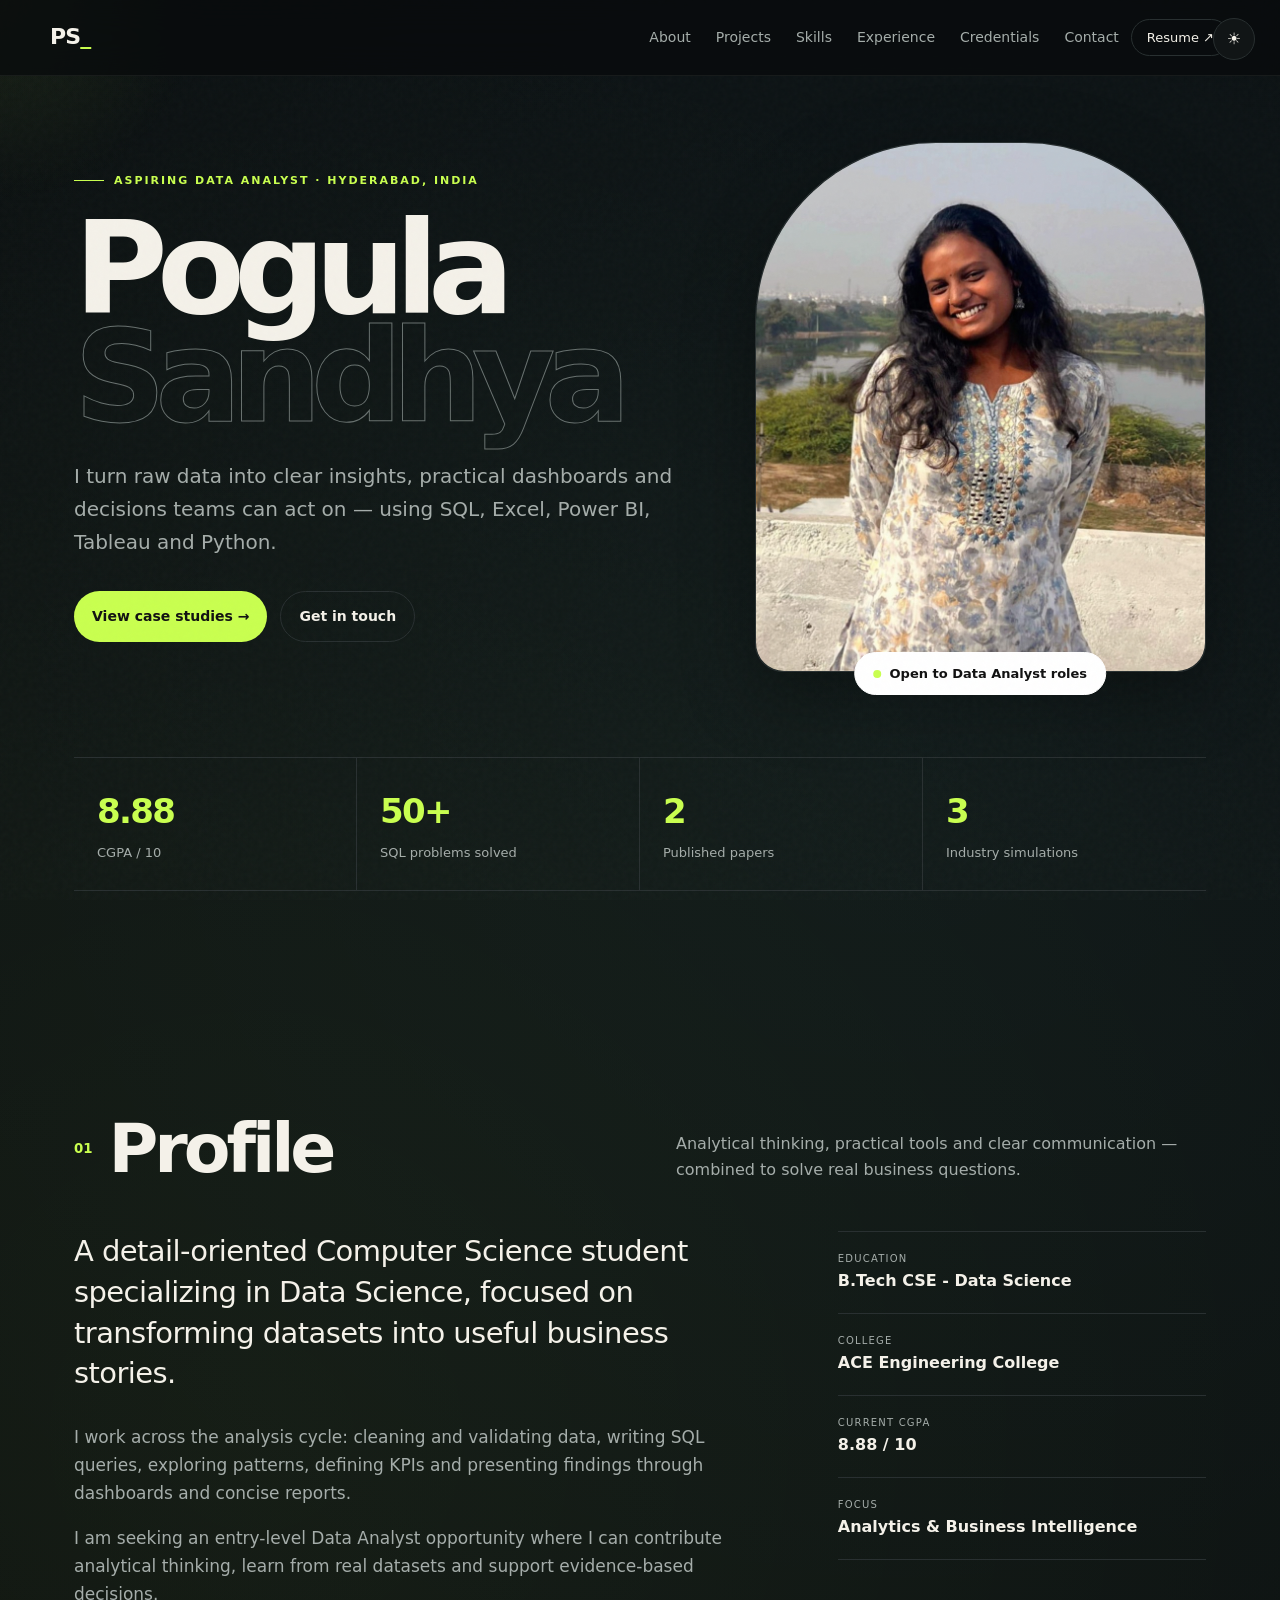
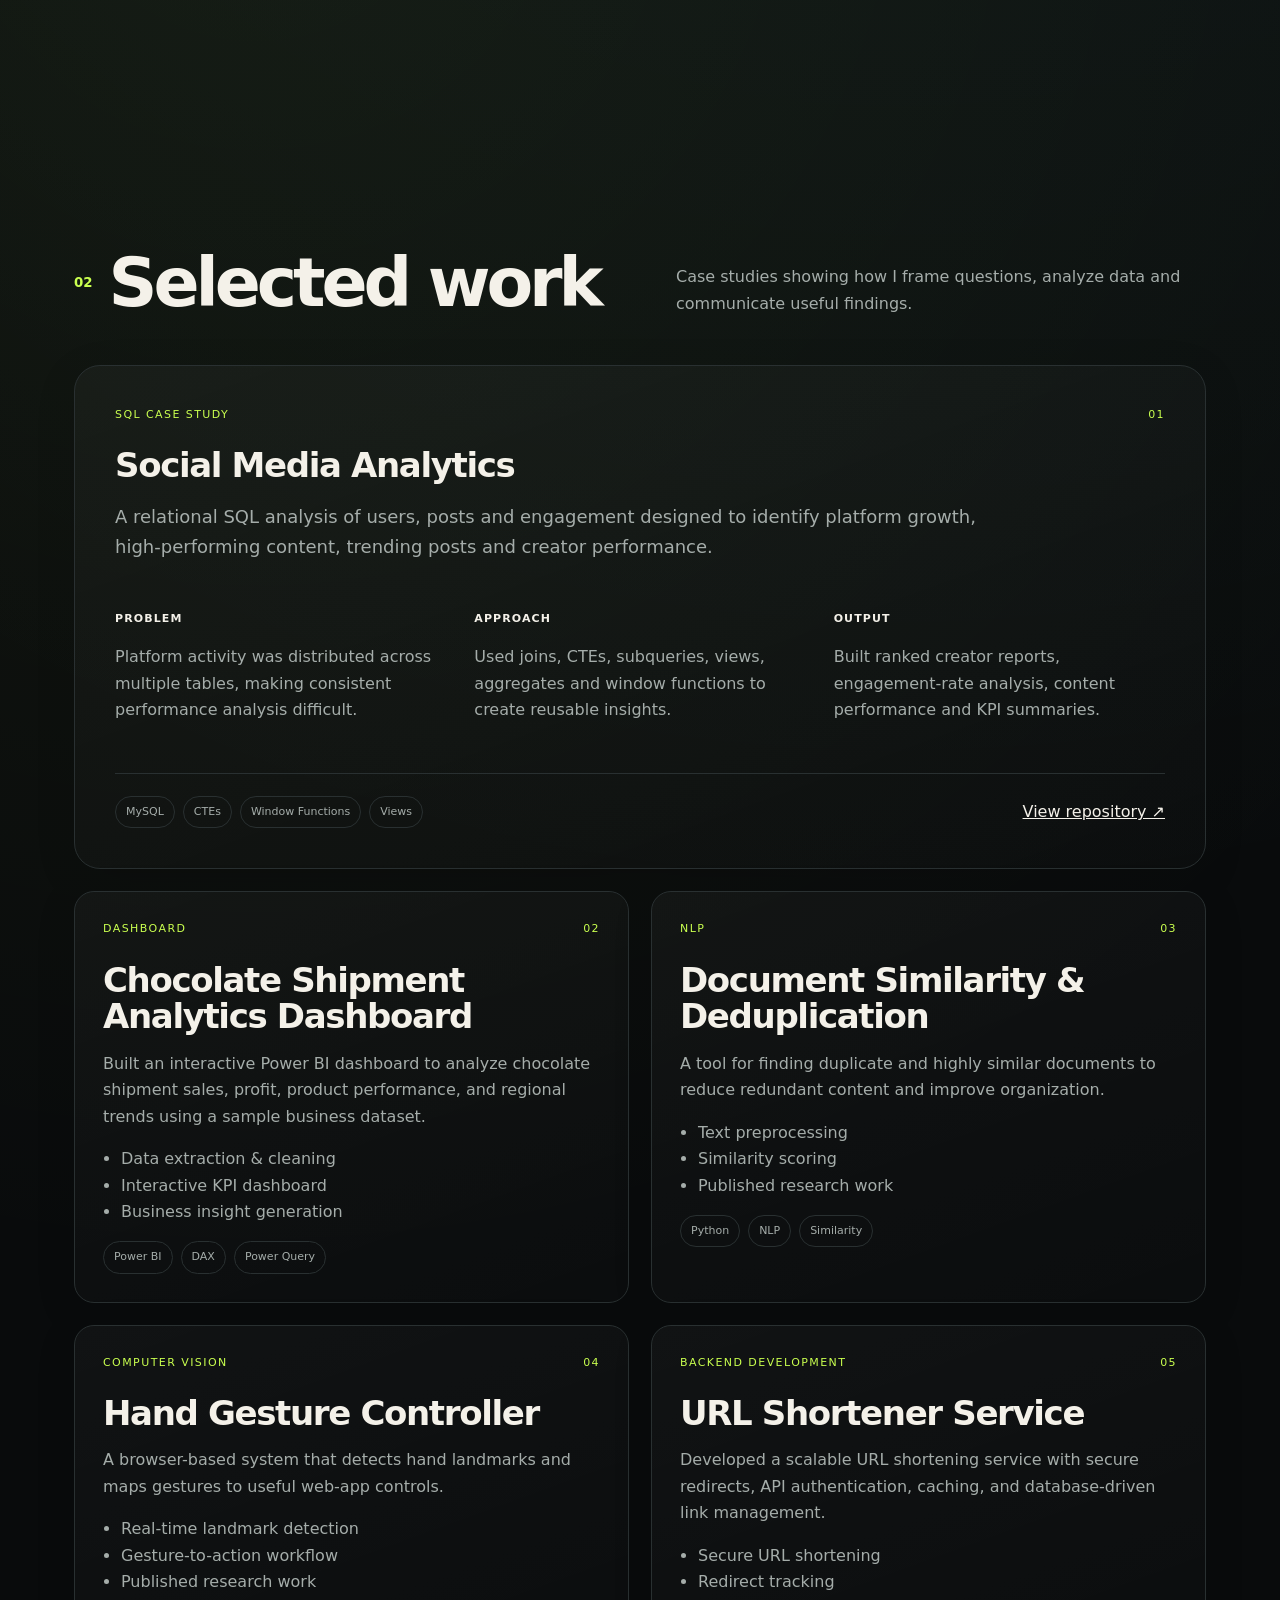
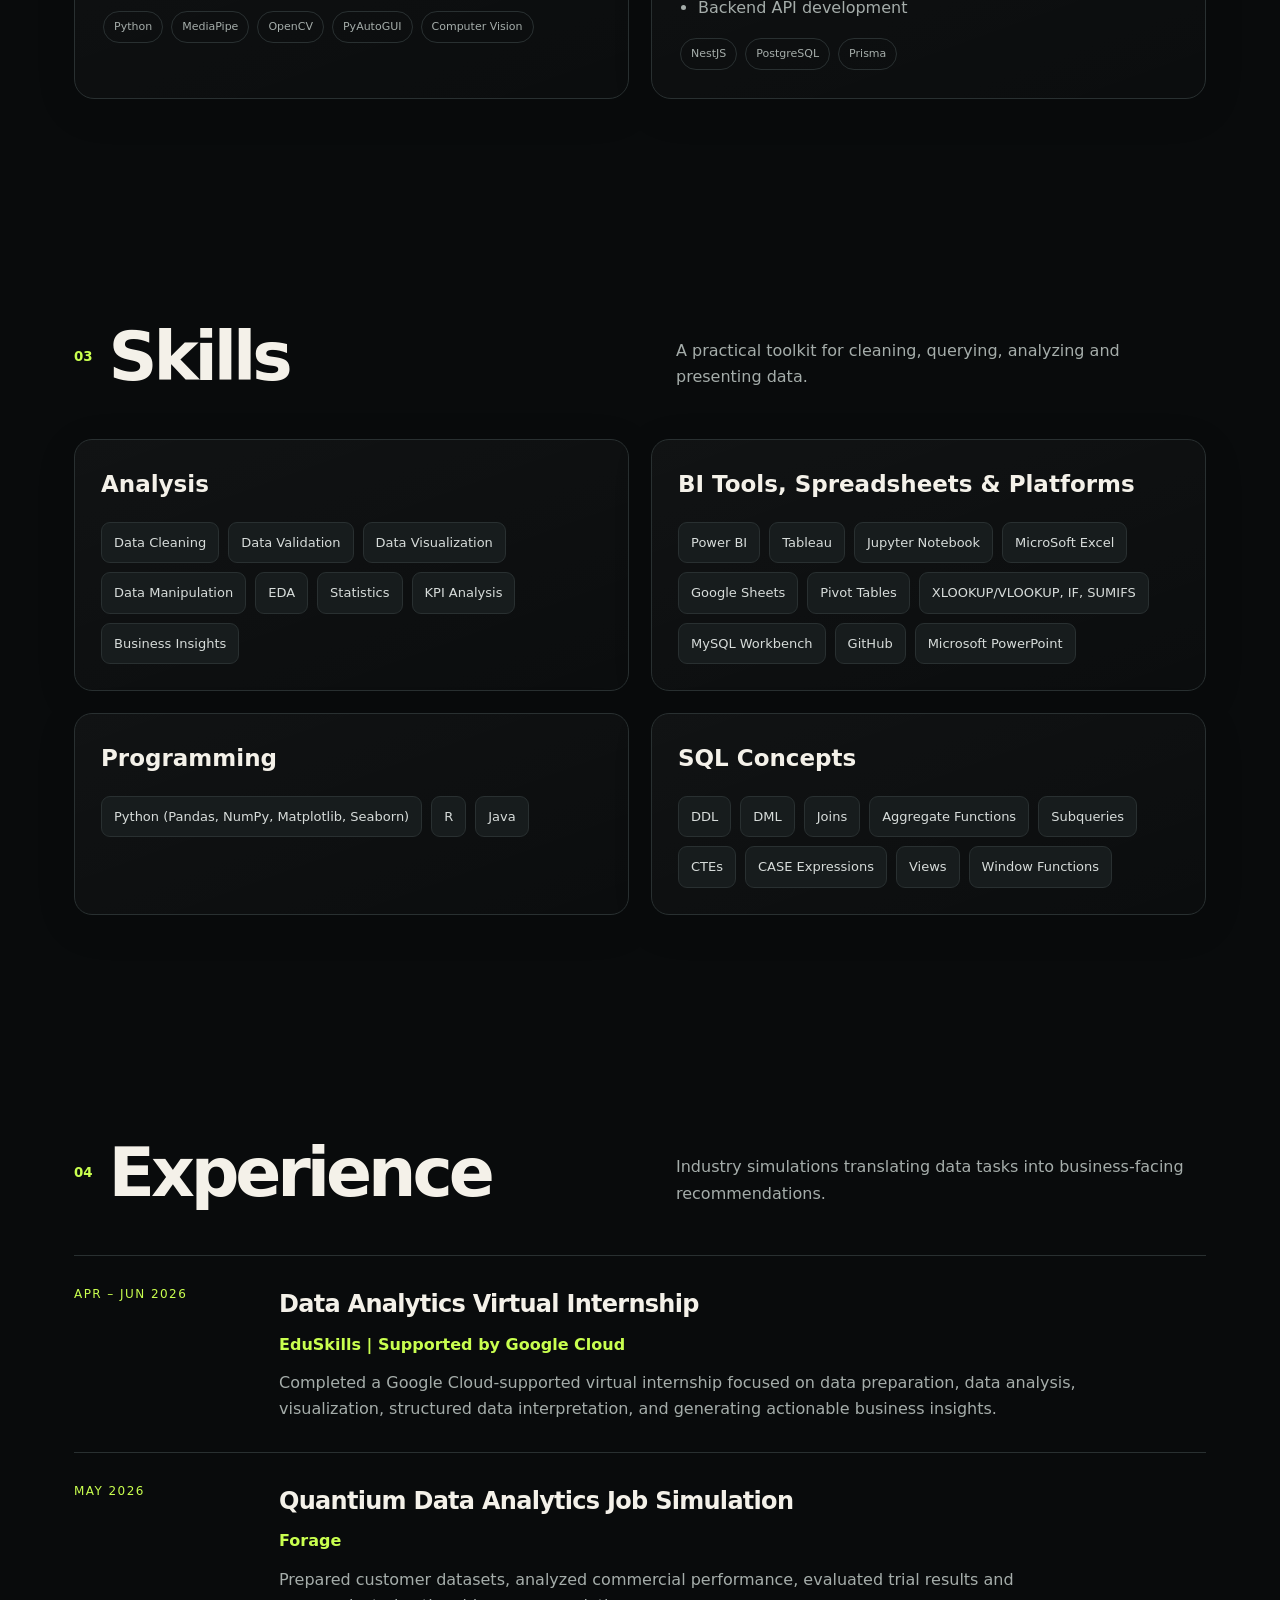
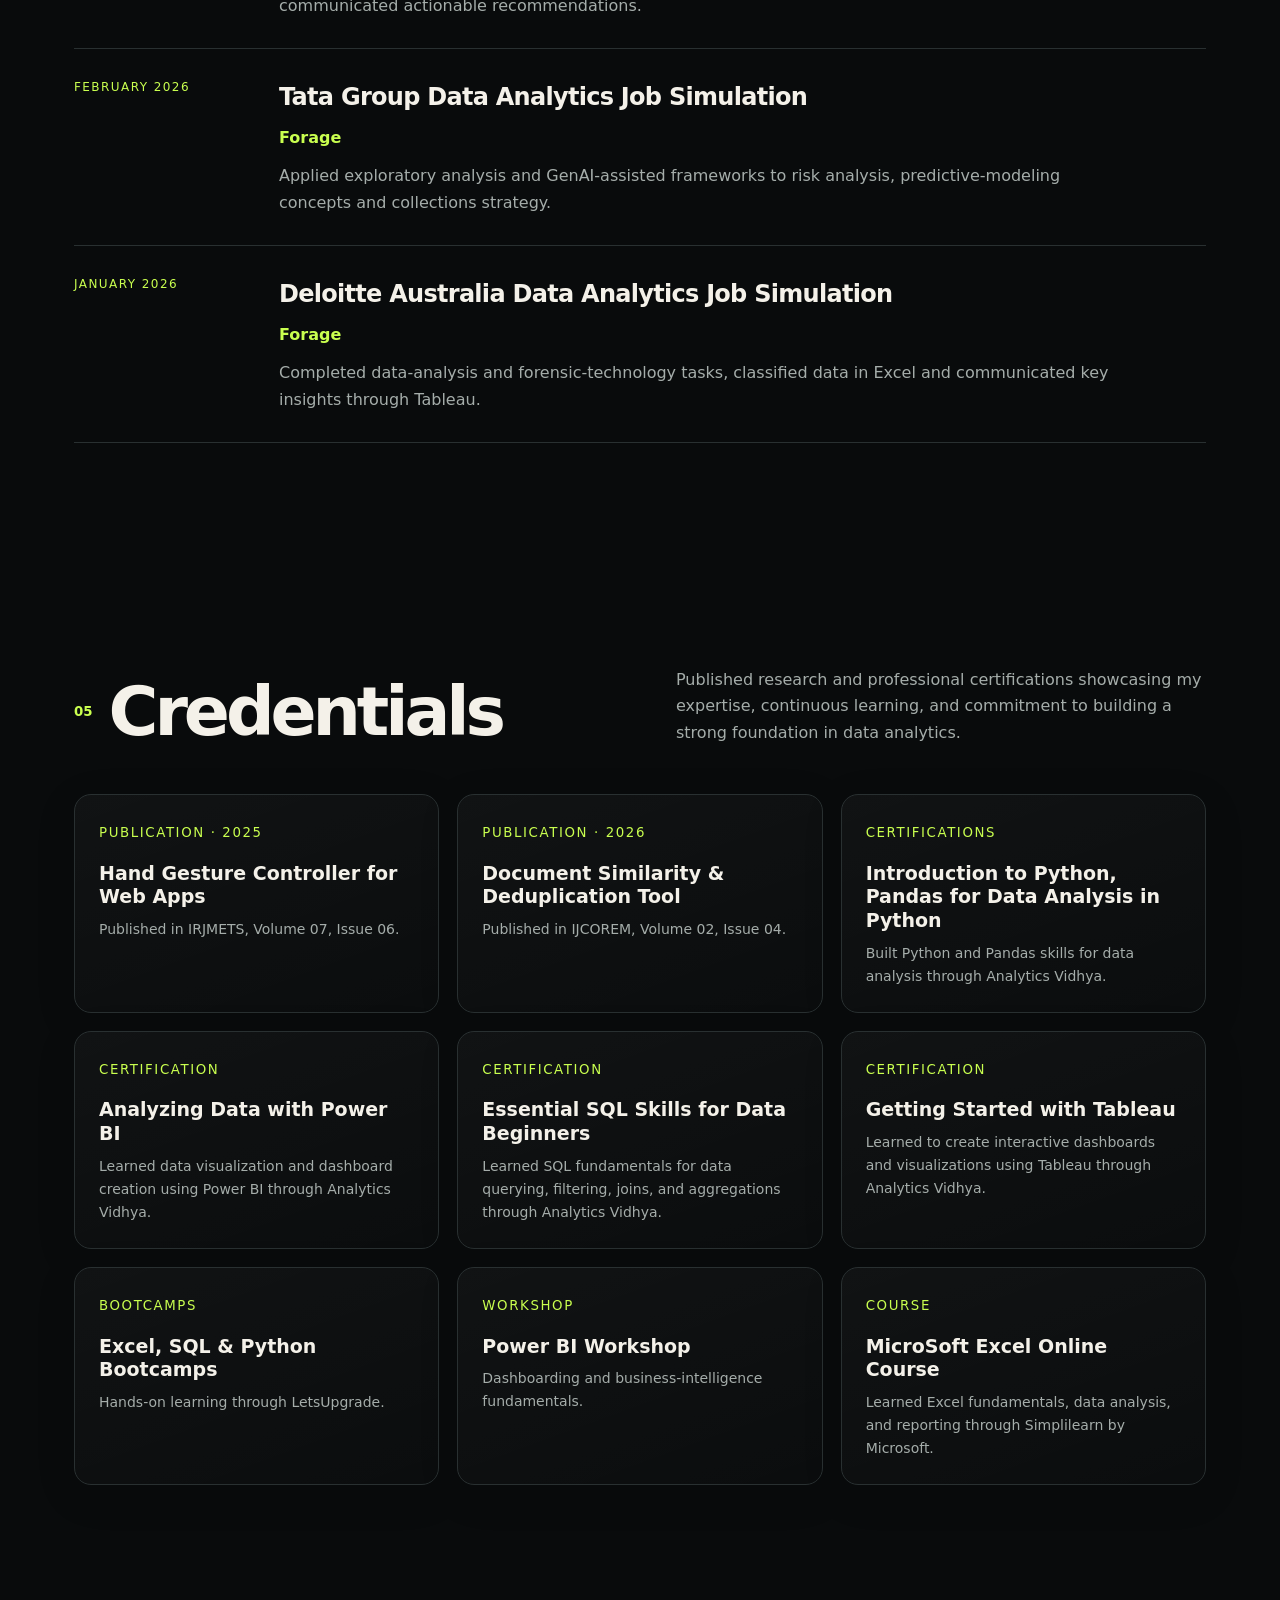
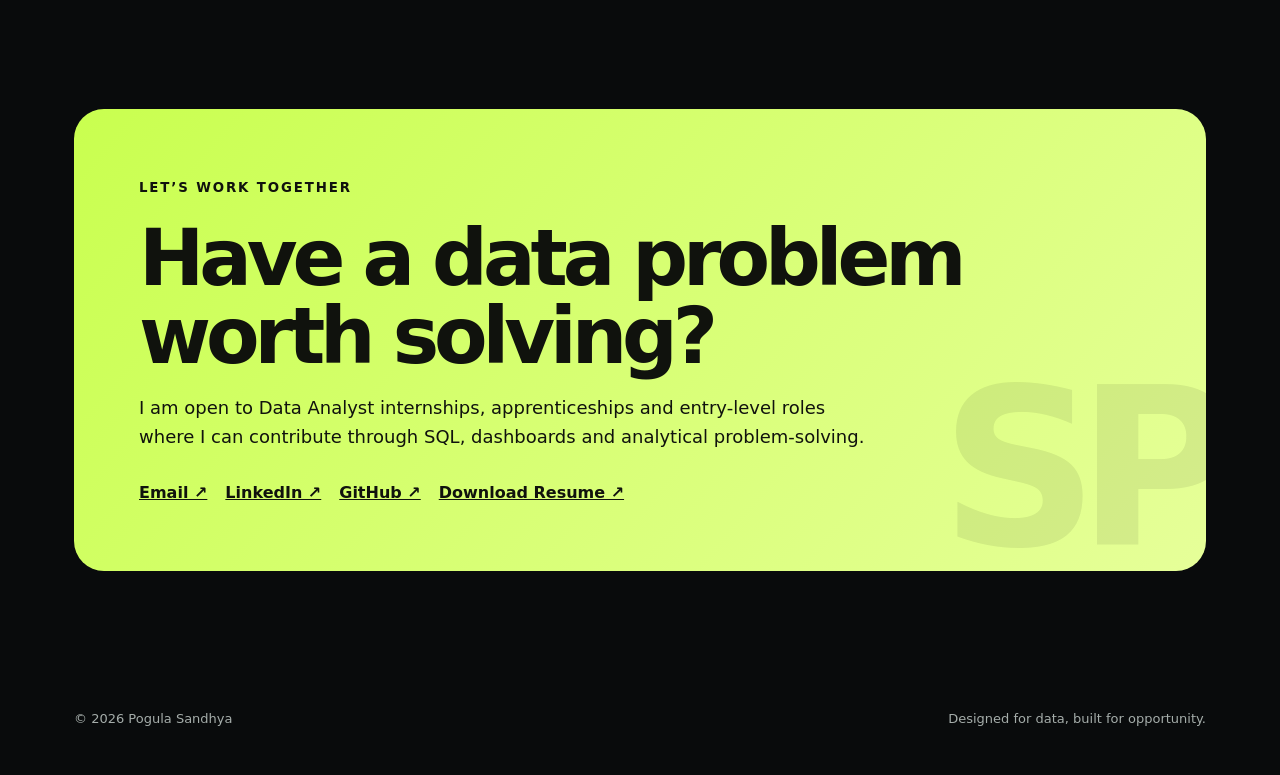
==== sandhya-portfolio/index.html @ 01c88749 "Update index.html" ====
<!DOCTYPE html>
<html lang="en">
<head>
<meta charset="UTF-8">
<meta name="viewport" content="width=device-width, initial-scale=1.0">
<meta name="description" content="Pogula Sandhya — Data Analyst portfolio showcasing SQL, Excel, Power BI, Tableau and Python projects.">
<title>Pogula Sandhya | Aspiring Data Analyst</title>
<link rel="stylesheet" href="style.css">
</head>

<body>
<div class="progress" id="progress"></div><div class="noise"></div><div class="cursor" id="cursor"></div>
<header class="header"><a class="brand" href="#home">PS<i>_</i></a><button class="menu" id="menu" aria-label="Open menu">☰</button><nav class="nav" id="nav"><a href="#about">About</a><a href="#projects">Projects</a><a href="#skills">Skills</a><a href="#experience">Experience</a><a href="#credentials">Credentials</a><a href="#contact">Contact</a></nav>
    <div class="header-actions">
    <button type="button" class="theme-toggle" id="themeToggle" aria-label="Switch to light theme" title="Switch theme">
    <span id="themeIcon">☀️</span>
</button>
    <a class="header-cta" href="Assests/Resume/Sandy%20Role.pdf" target="_blank">Resume ↗</a> </div></header>

    <main>
<section class="section hero" id="home"><div class="hero-copy reveal"><div class="kicker">Aspiring Data Analyst · Hyderabad, India</div><h1>Pogula<br><span>Sandhya</span></h1><p>I turn raw data into clear insights, practical dashboards and decisions teams can act on — using SQL, Excel, Power BI, Tableau and Python.</p><div class="actions"><a class="btn primary" href="#projects">View case studies →</a><a class="btn secondary" href="#contact">Get in touch</a></div></div><div class="visual reveal"><div class="orb-card"><div class="ring r1"></div><div class="ring r2"></div><div class="ring r3"></div><div class="profile-image"><img src="Assests/Resume/2.jpeg" alt="Pogula Sandhya"></div><div class="availability"><b></b>Open to Data Analyst roles</div></div></div><div class="metrics reveal"><div class="metric"><strong data-count="8.88" data-decimals="2">0</strong><span>CGPA / 10</span></div><div class="metric"><strong data-count="50" data-suffix="+">0</strong><span>SQL problems solved</span></div><div class="metric"><strong data-count="2">0</strong><span>Published papers</span></div><div class="metric"><strong data-count="3">0</strong><span>Industry simulations</span></div></div></section>
<section class="section" id="about"><div class="section-head reveal"><div class="section-title"><small>01</small><h2>Profile</h2></div><p>Analytical thinking, practical tools and clear communication — combined to solve real business questions.</p></div><div class="about-grid"><div class="reveal"><p class="lead">A detail-oriented Computer Science student specializing in Data Science, focused on transforming datasets into useful business stories.</p><p class="body-copy">I work across the analysis cycle: cleaning and validating data, writing SQL queries, exploring patterns, defining KPIs and presenting findings through dashboards and concise reports.</p><p class="body-copy">I am seeking an entry-level Data Analyst opportunity where I can contribute analytical thinking, learn from real datasets and support evidence-based decisions.</p></div><div class="facts reveal"><div class="fact"><span>Education</span><strong>B.Tech CSE - Data Science</strong></div><div class="fact"><span>College</span><strong>ACE Engineering College</strong></div><div class="fact"><span>Current CGPA</span><strong>8.88 / 10</strong></div><div class="fact"><span>Focus</span><strong>Analytics & Business Intelligence</strong></div></div></div></section>
<section class="section" id="projects"><div class="section-head reveal"><div class="section-title"><small>02</small><h2>Selected work</h2></div><p>Case studies showing how I frame questions, analyze data and communicate useful findings.</p></div><article class="featured reveal"><div class="topline"><span>SQL Case Study</span><span>01</span></div><h3>Social Media Analytics</h3><p class="summary">A relational SQL analysis of users, posts and engagement designed to identify platform growth, high-performing content, trending posts and creator performance.</p><div class="case-grid"><div><h4>Problem</h4><p>Platform activity was distributed across multiple tables, making consistent performance analysis difficult.</p></div><div><h4>Approach</h4><p>Used joins, CTEs, subqueries, views, aggregates and window functions to create reusable insights.</p></div><div><h4>Output</h4><p>Built ranked creator reports, engagement-rate analysis, content performance and KPI summaries.</p></div></div><div class="case-footer"><div class="tags"><span class="tag">MySQL</span><span class="tag">CTEs</span><span class="tag">Window Functions</span><span class="tag">Views</span></div><a href="https://github.com/Sandhya-p01/Social-Media-Analytics-SQL-Project" rel="noopener noreferrer">View repository ↗</a></div></article><div class="project-grid"><article class="project-card reveal"><div class="topline"><span>Dashboard</span><span>02</span></div><h3>Chocolate Shipment Analytics Dashboard</h3><p>Built an interactive Power BI dashboard to analyze chocolate shipment sales, profit, product performance, and regional trends using a sample business dataset.</p><ul><li>Data extraction & cleaning</li><li>Interactive KPI dashboard</li><li>Business insight generation</li></ul><div class="tags"><span class="tag">Power BI</span><span class="tag">DAX</span><span class="tag">Power Query</span></div></article><article class="project-card reveal"><div class="topline"><span>NLP</span><span>03</span></div><h3>Document Similarity & Deduplication</h3><p>A tool for finding duplicate and highly similar documents to reduce redundant content and improve organization.</p><ul><li>Text preprocessing</li><li>Similarity scoring</li><li>Published research work</li></ul><div class="tags"><span class="tag">Python</span><span class="tag">NLP</span><span class="tag">Similarity</span></div></article><article class="project-card reveal"><div class="topline"><span>Computer Vision</span><span>04</span></div><h3>Hand Gesture Controller</h3><p>A browser-based system that detects hand landmarks and maps gestures to useful web-app controls.</p><ul><li>Real-time landmark detection</li><li>Gesture-to-action workflow</li><li>Published research work</li></ul><div class="tags"><span class="tag">Python</span><span class="tag">MediaPipe</span><span class="tag">OpenCV</span><span class="tag">PyAutoGUI</span><span class="tag">Computer Vision</span></div></article><article class="project-card reveal"><div class="topline"><span>BACKEND DEVELOPMENT</span><span>05</span></div><h3>URL Shortener Service</h3><p>Developed a scalable URL shortening service with secure redirects, API authentication, caching, and database-driven link management.</p><ul><li>Secure URL shortening</li><li>Redirect tracking</li><li>Backend API development</li></ul><div class="tags"><span class="tag">NestJS</span><span class="tag">PostgreSQL</span><span class="tag">Prisma</span></div></article></div></section>
<section class="section" id="skills"><div class="section-head reveal"><div class="section-title"><small>03</small><h2>Skills</h2></div><p>A practical toolkit for cleaning, querying, analyzing and presenting data.</p></div><div class="skills-grid"><div class="skill-card reveal"><h3>Analysis</h3><div class="skill-pills"><span>Data Cleaning</span><span>Data Validation</span><span>Data Visualization</span><span>Data Manipulation</span><span>EDA</span><span>Statistics</span><span>KPI Analysis</span><span>Business Insights</span></div></div><div class="skill-card reveal"><h3>BI Tools, Spreadsheets & Platforms</h3><div class="skill-pills"><span>Power BI</span><span>Tableau</span><span>Jupyter Notebook</span><span>MicroSoft Excel</span><span>Google Sheets</span><span>Pivot Tables</span><span>XLOOKUP/VLOOKUP, IF, SUMIFS</span><span>MySQL Workbench</span><span>GitHub</span><span>Microsoft PowerPoint</span></div></div><div class="skill-card reveal"><h3>Programming</h3><div class="skill-pills"><span>Python (Pandas, NumPy, Matplotlib, Seaborn)</span><span>R</span><span>Java</span></div></div><div class="skill-card reveal"><h3>SQL Concepts</h3><div class="skill-pills"><span>DDL</span><span>DML</span><span>Joins</span><span>Aggregate Functions</span><span>Subqueries</span><span>CTEs</span><span>CASE Expressions</span><span>Views</span><span>Window Functions</span></div></div></div></section>
<section class="section" id="experience"><div class="section-head reveal"><div class="section-title"><small>04</small><h2>Experience</h2></div><p>Industry simulations translating data tasks into business-facing recommendations.</p></div><div class="timeline"><article class="timeline-item reveal">
    <div class="timeline-date">APR – JUN 2026</div>

    <div>
        <h3>Data Analytics Virtual Internship</h3>
        <h4 style="margin:6px 0 12px;color:var(--accent);font-size:16px;font-weight:600;">
            EduSkills | Supported by Google Cloud
        </h4>

        <p>
            Completed a Google Cloud-supported virtual internship focused on data preparation,
            data analysis, visualization, structured data interpretation, and generating
            actionable business insights.
        </p>
    </div>
</article><article class="timeline-item reveal"><div class="timeline-date">May 2026</div><div><h3>Quantium Data Analytics Job Simulation</h3><h4 style="margin:6px 0 12px;color:var(--accent);font-size:16px;font-weight:600;">
            Forage
        </h4><p>Prepared customer datasets, analyzed commercial performance, evaluated trial results and communicated actionable recommendations.</p></div></article><article class="timeline-item reveal"><div class="timeline-date">February 2026</div><div><h3>Tata Group Data Analytics Job Simulation</h3><h4 style="margin:6px 0 12px;color:var(--accent);font-size:16px;font-weight:600;">
            Forage
        </h4><p>Applied exploratory analysis and GenAI-assisted frameworks to risk analysis, predictive-modeling concepts and collections strategy.</p></div></article><article class="timeline-item reveal"><div class="timeline-date">January 2026</div><div><h3>Deloitte Australia Data Analytics Job Simulation</h3><h4 style="margin:6px 0 12px;color:var(--accent);font-size:16px;font-weight:600;">
            Forage
        </h4><p>Completed data-analysis and forensic-technology tasks, classified data in Excel and communicated key insights through Tableau.</p></div></article></div></section>
<section class="section" id="credentials"><div class="section-head reveal"><div class="section-title"><small>05</small><h2>Credentials</h2></div><p>Published research and professional certifications showcasing my expertise, continuous learning, and commitment to building a strong foundation in data analytics.</p></div><div class="credentials"><article class="credential reveal"><small>Publication · 2025</small><h3>Hand Gesture Controller for Web Apps</h3><p>Published in IRJMETS, Volume 07, Issue 06.</p></article><article class="credential reveal"><small>Publication · 2026</small><h3>Document Similarity & Deduplication Tool</h3><p>Published in IJCOREM, Volume 02, Issue 04.</p></article><article class="credential reveal"><small>Certifications</small><h3>Introduction to Python, Pandas for Data Analysis in Python</h3><p>Built Python and Pandas skills for data analysis through Analytics Vidhya.</p></article><article class="credential reveal"><small>Certification</small><h3>Analyzing Data with Power BI</h3><p>Learned data visualization and dashboard creation using Power BI through Analytics Vidhya.</p></article><article class="credential reveal"><small>Certification</small><h3>Essential SQL Skills for Data Beginners</h3><p>Learned SQL fundamentals for data querying, filtering, joins, and aggregations through Analytics Vidhya.</p></article><article class="credential reveal"><small>Certification</small><h3>Getting Started with Tableau</h3><p>Learned to create interactive dashboards and visualizations using Tableau through Analytics Vidhya.</p></article><article class="credential reveal"><small>Bootcamps</small><h3>Excel, SQL & Python Bootcamps</h3><p>Hands-on learning through LetsUpgrade.</p></article><article class="credential reveal"><small>Workshop</small><h3>Power BI Workshop</h3><p>Dashboarding and business-intelligence fundamentals.</p></article><article class="credential reveal"><small>Course</small><h3>MicroSoft Excel Online Course</h3><p>Learned Excel fundamentals, data analysis, and reporting through Simplilearn by Microsoft.</p></article></div></section>
<section class="section" id="contact"><div class="contact reveal"><small>Let’s work together</small><h2>Have a data problem worth solving?</h2><p>I am open to Data Analyst internships, apprenticeships and entry-level roles where I can contribute through SQL, dashboards and analytical problem-solving.</p><div class="contact-links"><a href="mailto:sandhyapogula1@gmail.com">Email ↗</a><a href="https://www.linkedin.com/in/pogula-sandhya" target="_blank" rel="noopener noreferrer">LinkedIn ↗</a><a href="https://github.com/Sandhya-p01" target="_blank" rel="noopener noreferrer">GitHub ↗</a><a href="Assests/Resume/Sandy%20Role.pdf" target="_blank" >Download Resume ↗</a></div></div></section>
</main><footer class="footer"><span>© <span id="year"></span> Pogula Sandhya</span><span>Designed for data, built for opportunity.</span></footer>
<script>
const q=s=>document.querySelector(s),qa=s=>document.querySelectorAll(s);q('#year').textContent=new Date().getFullYear();const obs=new IntersectionObserver(es=>es.forEach(e=>{if(e.isIntersecting)e.target.classList.add('show')}),{threshold:.12});qa('.reveal').forEach(x=>obs.observe(x));const co=new IntersectionObserver(es=>es.forEach(e=>{if(!e.isIntersecting)return;const el=e.target,t=+el.dataset.count,d=+el.dataset.decimals||0,s=el.dataset.suffix||'',st=performance.now();function a(n){let p=Math.min((n-st)/1000,1),v=t*(1-Math.pow(1-p,3));el.textContent=v.toFixed(d)+s;if(p<1)requestAnimationFrame(a)}requestAnimationFrame(a);co.unobserve(el)}),{threshold:.8});qa('[data-count]').forEach(x=>co.observe(x));q('#menu').onclick=()=>q('#nav').classList.toggle('open');qa('#nav a').forEach(a=>a.onclick=()=>q('#nav').classList.remove('open'));window.addEventListener('pointermove',e=>{q('#cursor').style.left=e.clientX+'px';q('#cursor').style.top=e.clientY+'px'});window.addEventListener('scroll',()=>{const h=document.documentElement;q('#progress').style.width=(h.scrollTop/(h.scrollHeight-h.clientHeight)*100)+'%'});
</script>
<script>
(function(){
  const root=document.documentElement;
  const themeToggle=document.getElementById('themeToggle');
  const themeIcon=document.getElementById('themeIcon');
  if(!themeToggle||!themeIcon)return;

  function applyTheme(theme){
    root.setAttribute('data-theme',theme);
    const isLight=theme==='light';
    themeIcon.textContent=isLight?'🌙':'☀️';
    themeToggle.setAttribute('aria-label',isLight?'Switch to dark theme':'Switch to light theme');
  }

  const saved=localStorage.getItem('portfolio-theme');
  applyTheme(saved==='light'?'light':'dark');

  themeToggle.addEventListener('click',function(){
    const next=root.getAttribute('data-theme')==='light'?'dark':'light';
    applyTheme(next);
    localStorage.setItem('portfolio-theme',next);
  });
})();
</script>
</body></html>
---- sandhya-portfolio/style.css ----
:root{
  --bg:#090b0c;
  --panel:#111516;
  --panel2:#171c1d;
  --text:#f4f1e9;
  --muted:#a5adaa;
  --line:#293031;
  --accent:#c9ff4f;
  --accent2:#71e5ff;
  --max:1180px;
  --shadow:0 20px 70px rgba(0,0,0,.35);
}

*{box-sizing:border-box}
html{scroll-behavior:smooth}
body{
  margin:0;
  background:
    radial-gradient(circle at 70% 10%,rgba(113,229,255,.06),transparent 28%),
    radial-gradient(circle at 20% 20%,rgba(201,255,79,.055),transparent 25%),
    var(--bg);
  color:var(--text);
  font-family:Inter,ui-sans-serif,system-ui,-apple-system,BlinkMacSystemFont,"Segoe UI",sans-serif;
  line-height:1.65;
  overflow-x:hidden;
  transition:background .3s ease,color .3s ease;
}

a{color:inherit}
button{font:inherit}

.noise{
  position:fixed;
  inset:0;
  pointer-events:none;
  opacity:.045;
  z-index:99;
  background-image:url("data:image/svg+xml,%3Csvg viewBox='0 0 200 200' xmlns='http://www.w3.org/2000/svg'%3E%3Cfilter id='n'%3E%3CfeTurbulence type='fractalNoise' baseFrequency='.9' numOctaves='3' stitchTiles='stitch'/%3E%3C/filter%3E%3Crect width='100%25' height='100%25' filter='url(%23n)' opacity='.55'/%3E%3C/svg%3E");
}

.cursor{
  position:fixed;
  width:420px;
  height:420px;
  border-radius:50%;
  background:radial-gradient(circle,rgba(201,255,79,.08),transparent 68%);
  pointer-events:none;
  transform:translate(-50%,-50%);
  z-index:0;
}

.progress{
  position:fixed;
  top:0;
  left:0;
  height:2px;
  background:linear-gradient(90deg,var(--accent),var(--accent2));
  width:0;
  z-index:120;
}

.header{
  position:fixed;
  top:0;
  left:0;
  right:0;
  height:76px;
  display:flex;
  align-items:center;
  padding:0 max(22px,calc((100vw - var(--max))/2));
  background:rgba(9,11,12,.76);
  backdrop-filter:blur(18px);
  border-bottom:1px solid rgba(255,255,255,.06);
  z-index:100;
  transition:background .3s ease,border-color .3s ease;
}

.brand{
  flex-shrink:0;
  text-decoration:none;
  font-weight:850;
  font-size:22px;
  letter-spacing:-.04em;
}
.brand i{font-style:normal;color:var(--accent)}

.nav{
  display:flex;
  align-items:center;
  gap:25px;
  margin-left:auto;
}
.nav a{
  text-decoration:none;
  color:var(--muted);
  font-size:14px;
}
.nav a:hover{color:var(--accent)}

.theme-toggle{
    position:fixed;
    top:18px;
    right:25px;   /* <-- move it left */

    width:42px;
    height:42px;

    display:flex;
    justify-content:center;
    align-items:center;

    border-radius:50%;
    border:1px solid var(--line);

    background:var(--panel);
    color:var(--text);

    cursor:pointer;
    z-index:999;
}
.header-cta{
  flex-shrink:0;
  margin-left:12px;
  padding:10px 15px;
  border:1px solid var(--line);
  border-radius:999px;
  text-decoration:none;
  font-size:13px;
  white-space:nowrap;
}
.header-cta:hover{border-color:var(--accent);color:var(--accent)}

.menu{
  display:none;
  border:0;
  background:transparent;
  color:var(--text);
  font-size:25px;
  cursor:pointer;
}

.section{
  max-width:var(--max);
  margin:auto;
  padding:112px 24px;
  position:relative;
  z-index:2;
}

.hero{
  min-height:100vh;
  padding-top:142px;
  display:grid;
  grid-template-columns:1.15fr .85fr;
  align-items:center;
  gap:70px;
}

.kicker{
  display:flex;
  align-items:center;
  gap:10px;
  color:var(--accent);
  text-transform:uppercase;
  letter-spacing:.18em;
  font-weight:750;
  font-size:11px;
}
.kicker:before{content:"";width:30px;height:1px;background:var(--accent)}

h1{
  font-size:clamp(66px,10vw,132px);
  line-height:.84;
  letter-spacing:-.085em;
  margin:25px 0 30px;
  font-weight:850;
}
h1 span{color:transparent;-webkit-text-stroke:1px #68716f}

.hero-copy>p{max-width:700px;color:var(--muted);font-size:20px}
.actions{display:flex;gap:13px;margin-top:32px}
.btn{
  display:inline-flex;
  align-items:center;
  gap:9px;
  padding:13px 18px;
  border-radius:999px;
  text-decoration:none;
  font-weight:750;
  font-size:14px;
  transition:.25s;
}
.btn.primary{background:var(--accent);color:#111}
.btn.primary:hover{transform:translateY(-2px);box-shadow:0 10px 30px rgba(201,255,79,.2)}
.btn.secondary{border:1px solid var(--line)}

.visual{position:relative}

.initials{
    width:240px;
    height:240px;
    border-radius:50%;
    overflow:hidden;

    display:flex;
    justify-content:center;
    align-items:center;

    z-index:4;
    border:4px solid rgba(255,255,255,.15);
    box-shadow:0 20px 40px rgba(0,0,0,.25);
}

.initials img{
    width:100%;
    height:100%;
    object-fit:cover;
    object-position:center top;
}

.orb-card{
    position:relative;
    min-height:530px;
    border:1px solid var(--line);
    border-radius:180px 180px 28px 28px;
    overflow:visible;
    display:grid;
    place-items:center;
    box-shadow:var(--shadow);
}

.ring{
    display: none
}
.r1{width:76%;aspect-ratio:1}
.r2{height:88%;width:50%;animation-duration:10s;animation-direction:reverse}
.r3{width:45%;aspect-ratio:1;border-color:rgba(113,229,255,.28);animation-duration:7s}
.availability{
    background: var(--text);
    color: var(--bg);
    border: 1px solid var(--line);

    position: absolute;
    left: 50%;
    bottom: -24px;
    transform: translateX(-50%);
    padding: 10px 18px;
    border-radius: 999px;
    white-space: nowrap;
    font-size: 13px;
    font-weight: 600;
    z-index: 10;
}
.availability b{
    display:inline-block;
    width:8px;
    height:8px;
    border-radius:50%;
    background:var(--accent);
    margin-right:8px;
}

.metrics{
  grid-column:1/-1;
  display:grid;
  grid-template-columns:repeat(4,1fr);
  border-block:1px solid var(--line);
  margin-top:15px;
}
.metric{padding:25px 23px;border-right:1px solid var(--line)}
.metric:last-child{border:0}
.metric strong{display:block;color:var(--accent);font-size:34px;letter-spacing:-.05em}
.metric span{font-size:13px;color:var(--muted)}

.section-head{display:flex;align-items:end;justify-content:space-between;gap:20px;margin-bottom:48px}
.section-title{display:flex;gap:16px;align-items:center}
.section-title small{color:var(--accent);font-weight:800}
.section-title h2{font-size:clamp(40px,6vw,68px);line-height:1;letter-spacing:-.06em;margin:0}
.section-head>p{max-width:530px;color:var(--muted);margin:0}

.about-grid{display:grid;grid-template-columns:1.3fr .7fr;gap:80px}
.lead{font-size:29px;line-height:1.4;letter-spacing:-.02em;margin-top:0}
.body-copy{color:var(--muted);font-size:17px}
.facts{border-top:1px solid var(--line)}
.fact{padding:19px 0;border-bottom:1px solid var(--line)}
.fact span{display:block;color:var(--muted);text-transform:uppercase;letter-spacing:.12em;font-size:10px}
.fact strong{font-size:16px}

.featured,.project-card,.skill-card,.credential{
  background:linear-gradient(160deg,rgba(255,255,255,.035),rgba(255,255,255,.012));
  border:1px solid var(--line);
  box-shadow:0 10px 40px rgba(0,0,0,.12);
  transition:background .3s ease,border-color .3s ease,transform .28s ease;
}
.featured{padding:40px;border-radius:26px}
.topline{display:flex;justify-content:space-between;color:var(--accent);text-transform:uppercase;letter-spacing:.13em;font-size:11px}
.featured h3,.project-card h3{font-size:34px;line-height:1.08;letter-spacing:-.04em;margin:23px 0 12px}
.summary{color:var(--muted);font-size:18px;max-width:870px}
.case-grid{display:grid;grid-template-columns:repeat(3,1fr);gap:28px;margin:34px 0}
.case-grid h4{text-transform:uppercase;letter-spacing:.1em;font-size:11px}
.case-grid p,.project-card p,.project-card li{color:var(--muted)}
.case-footer{display:flex;justify-content:space-between;align-items:center;border-top:1px solid var(--line);padding-top:22px}
.tags{display:flex;flex-wrap:wrap;gap:8px}
.tag{border:1px solid var(--line);border-radius:999px;padding:6px 10px;color:var(--muted);font-size:11px}
.project-grid{display:grid;grid-template-columns:repeat(2,1fr);gap:22px;margin-top:22px}
.project-card{padding:28px;border-radius:20px}
.project-card:hover,.credential:hover,.skill-card:hover{transform:translateY(-5px);border-color:#53605d}
.project-card ul{padding-left:18px}

.skills-grid{display:grid;grid-template-columns:repeat(2,1fr);gap:22px}
.skill-card{padding:26px;border-radius:18px}
.skill-card h3{margin:0 0 18px;font-size:23px}
.skill-pills{display:flex;gap:9px;flex-wrap:wrap}
.skill-pills span{padding:9px 12px;background:var(--panel2);border:1px solid var(--line);border-radius:9px;color:#d7dcda;font-size:13px}

.timeline{border-top:1px solid var(--line)}
.timeline-item{display:grid;grid-template-columns:170px 1fr;gap:35px;padding:29px 0;border-bottom:1px solid var(--line)}
.timeline-date{color:var(--accent);font-size:12px;text-transform:uppercase;letter-spacing:.12em}
.timeline h3{margin:0 0 7px;font-size:24px;letter-spacing:-.03em}
.timeline p{margin:0;color:var(--muted);max-width:850px}

.credentials{display:grid;grid-template-columns:repeat(3,1fr);gap:18px}
.credential{padding:24px;border-radius:17px}
.credential small{color:var(--accent);text-transform:uppercase;letter-spacing:.12em}
.credential h3{font-size:19px;line-height:1.25;margin:16px 0 9px}
.credential p{color:var(--muted);font-size:14px;margin:0}

.contact{
  background:linear-gradient(130deg,var(--accent),#e6ff99);
  color:#10120d;
  border-radius:30px;
  padding:65px;
  overflow:hidden;
  position:relative;
}
.contact:after{content:"SP";position:absolute;right:-10px;bottom:-80px;font-size:220px;font-weight:900;opacity:.08;letter-spacing:-.1em}
.contact small{font-weight:900;text-transform:uppercase;letter-spacing:.14em}
.contact h2{font-size:clamp(42px,7vw,78px);line-height:1;letter-spacing:-.065em;margin:18px 0;max-width:850px}
.contact p{font-size:18px;max-width:730px}
.contact-links{display:flex;flex-wrap:wrap;gap:18px;margin-top:28px;position:relative;z-index:2}
.contact-links a{font-weight:850}

.footer{
  max-width:var(--max);
  margin:auto;
  padding:25px 24px 45px;
  display:flex;
  justify-content:space-between;
  color:var(--muted);
  font-size:13px;
  position:relative;
  z-index:2;
}

.reveal{opacity:0;transform:translateY(25px);transition:opacity .7s ease,transform .7s ease}
.reveal.show{opacity:1;transform:none}
.toast{position:fixed;left:50%;bottom:24px;transform:translate(-50%,130%);background:#fff;color:#111;padding:11px 15px;border-radius:9px;z-index:130;transition:.3s;font-size:13px}
.toast.on{transform:translate(-50%,0)}

/* LIGHT THEME */
html[data-theme="light"]{
  --bg:#F8F5EF;
  --panel:#ffffff;
  --panel2:#e9ede7;
  --text:#171a18;
  --muted:#5f6863;
  --line:#cbd2cc;
  --accent:#5f7f00;
  --accent2:#147f93;
  --shadow:0 20px 70px rgba(28,40,32,.12);
}
html[data-theme="dark"] .availability{
    background:#ffffff !important;
    color:#111111 !important;
    border-color:#ffffff !important;
}

html[data-theme="light"] .availability{
    background:#111111 !important;
    color:#ffffff !important;
    border-color:#111111 !important;
}

html[data-theme="light"] body{
  background:
    radial-gradient(circle at 70% 10%,rgba(20,127,147,.07),transparent 28%),
    radial-gradient(circle at 20% 20%,rgba(95,127,0,.07),transparent 25%),
    var(--bg);
}
html[data-theme="light"] .header{
  background:rgba(244,245,241,.9);
  border-bottom-color:rgba(0,0,0,.08);
}
html[data-theme="light"] .theme-toggle{background:#fff}
html[data-theme="light"] .orb-card{background:linear-gradient(155deg,#ffffff,#e8ece7 70%)}
html[data-theme="light"] .availability{background:rgba(255,255,255,.9)}
html[data-theme="light"] .featured,
html[data-theme="light"] .project-card,
html[data-theme="light"] .skill-card,
html[data-theme="light"] .credential{
  background:linear-gradient(160deg,rgba(255,255,255,.96),rgba(245,247,243,.96));
  box-shadow:0 10px 40px rgba(30,45,35,.08);
}
html[data-theme="light"] .skill-pills span{color:#2e3833}
html[data-theme="light"] .cursor{background:radial-gradient(circle,rgba(95,127,0,.09),transparent 68%)}
html[data-theme="light"] h1 span{-webkit-text-stroke-color:#58625e}

@keyframes spin{to{transform:rotate(360deg)}}

@media(max-width:1050px){
  .nav{gap:16px}
  .nav a{font-size:13px}
  .theme-toggle{margin-left:14px}
}

@media(max-width:900px){
  .header{justify-content:flex-start}
  .brand{margin-right:auto}
  .nav,.header-cta{display:none}
  .theme-toggle{margin-left:0;margin-right:12px}
  .menu{display:block}
  .nav.open{
    display:flex;
    position:absolute;
    top:76px;
    left:0;
    right:0;
    padding:24px;
    background:var(--panel);
    border-bottom:1px solid var(--line);
    flex-direction:column;
    align-items:flex-start;
  }
  .hero{grid-template-columns:1fr;padding-top:120px}
  .metrics{grid-template-columns:repeat(2,1fr)}
  .metric:nth-child(2){border-right:0}
  .section-head{align-items:flex-start;flex-direction:column}
  .about-grid,.case-grid{grid-template-columns:1fr;gap:25px}
  .credentials{grid-template-columns:repeat(2,1fr)}
}

@media(max-width:640px){
  .section{padding:86px 18px}
  .hero h1{font-size:68px}
  .hero-copy>p{font-size:17px}
  .actions{flex-direction:column;align-items:flex-start}
  .orb-card{min-height:440px}
  .metrics,.project-grid,.skills-grid,.credentials{grid-template-columns:1fr}
  .metric{border-right:0;border-bottom:1px solid var(--line)}
  .featured{padding:24px}
  .case-footer{flex-direction:column;align-items:flex-start;gap:18px}
  .timeline-item{grid-template-columns:1fr;gap:7px}
  .contact{padding:38px 24px}
  .footer{flex-direction:column;gap:6px}
}

@media(prefers-reduced-motion:reduce){
  *{scroll-behavior:auto!important;animation:none!important;transition:none!important}
  .reveal{opacity:1;transform:none}
}



.profile-photo{
    width:230px;
    height:230px;
    border-radius:50%;
    overflow:hidden;
    z-index:5;

    border:4px solid rgba(255,255,255,.15);
    box-shadow:0 15px 40px rgba(0,0,0,.25);
}

.profile-photo img{
    width:100%;
    height:100%;
    object-fit:cover;
    object-position:center top;
}

.profile-image{
    width:100%;
    height:100%;
    position:absolute;
    inset:0;
    z-index:2;
    overflow:hidden;

    border-radius:180px 180px 28px 28px;
}

.profile-image img{
    width:100%;
    height:100%;
    display:block;
    object-fit:cover;
    object-position:center 20%;
}



/* ===== Improved Responsive Layout ===== */
@media (max-width:900px){
  .header{height:auto;padding:14px 18px;flex-wrap:wrap;gap:12px;}
  .theme-toggle{position:static;}
  .hero{grid-template-columns:1fr;gap:48px;text-align:center;padding-top:120px;}
  .hero-copy{order:2;}
  .visual{order:1;display:flex;justify-content:center;}
  .orb-card{width:320px;height:430px;min-height:auto;margin:auto;}
  h1{font-size:64px;line-height:.95;letter-spacing:-.05em;}
  .about-grid,.case-grid,.project-grid,.skills-grid,.credentials{grid-template-columns:1fr;}
  .timeline-item{grid-template-columns:1fr;gap:10px;}
  .metrics{grid-template-columns:repeat(2,1fr);}
  .metric:nth-child(2){border-right:none;}
}

@media (max-width:640px){
  .section{padding:80px 18px;}
  .orb-card{width:280px;height:390px;}
  h1{font-size:52px;}
  .hero-copy p{font-size:16px;}
  .actions{flex-direction:column;align-items:center;}
  .metrics{grid-template-columns:1fr;}
  .metric{border-right:none;border-bottom:1px solid var(--line);}
  .contact{padding:32px 20px;}
  .contact h2{font-size:42px;}
  .availability{bottom:-20px;font-size:12px;}
}
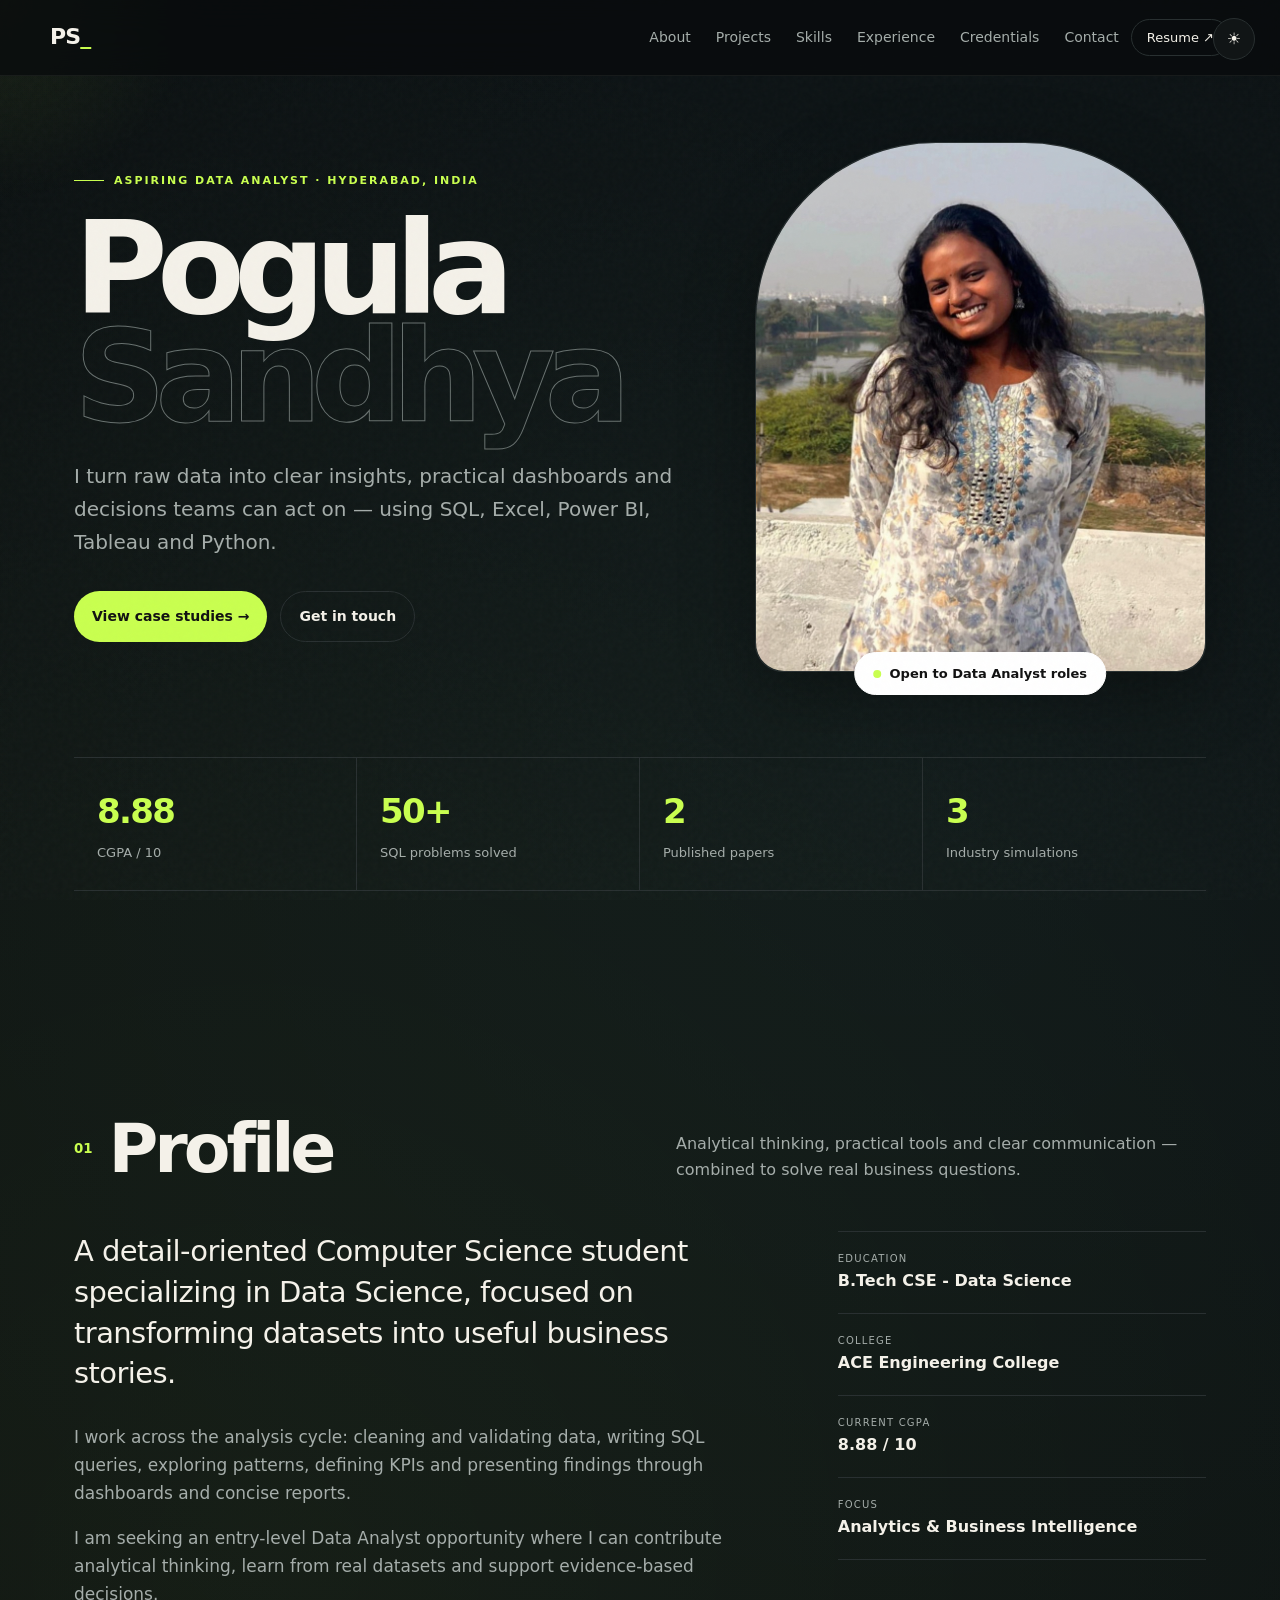
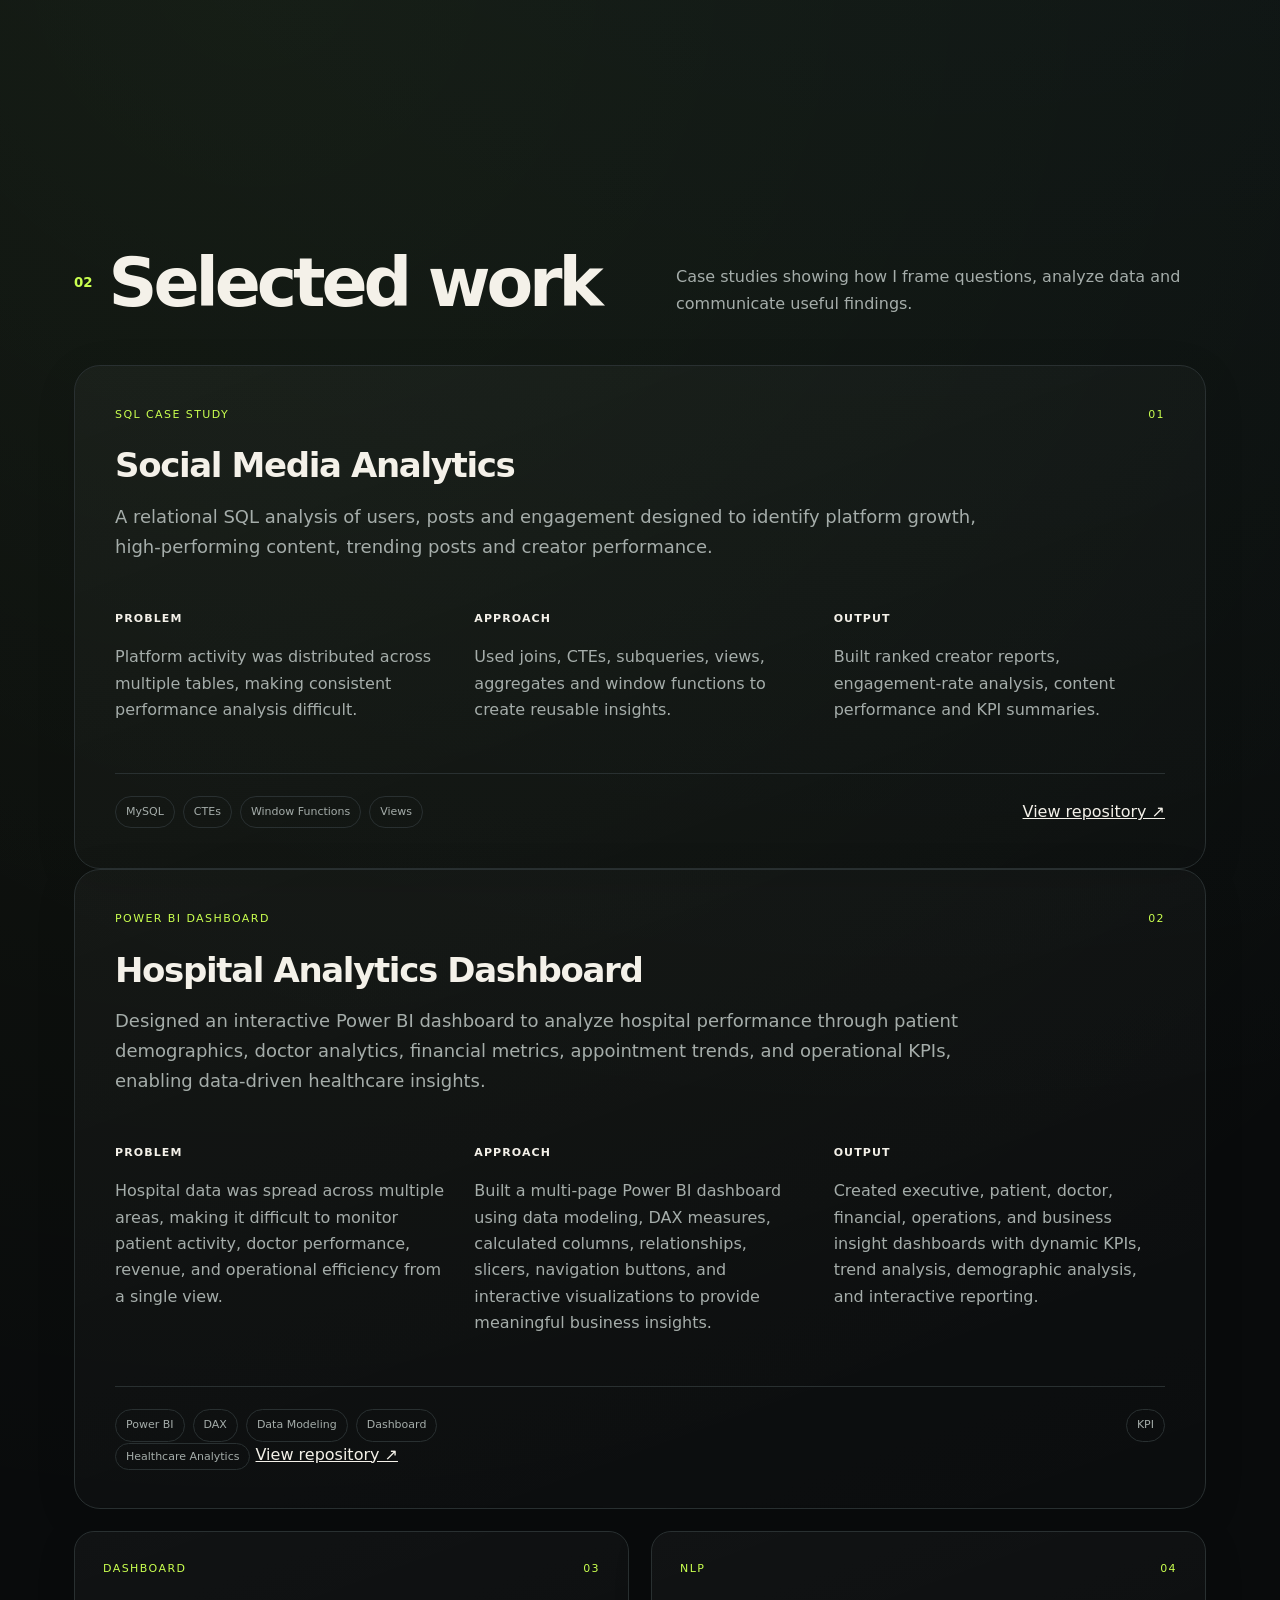
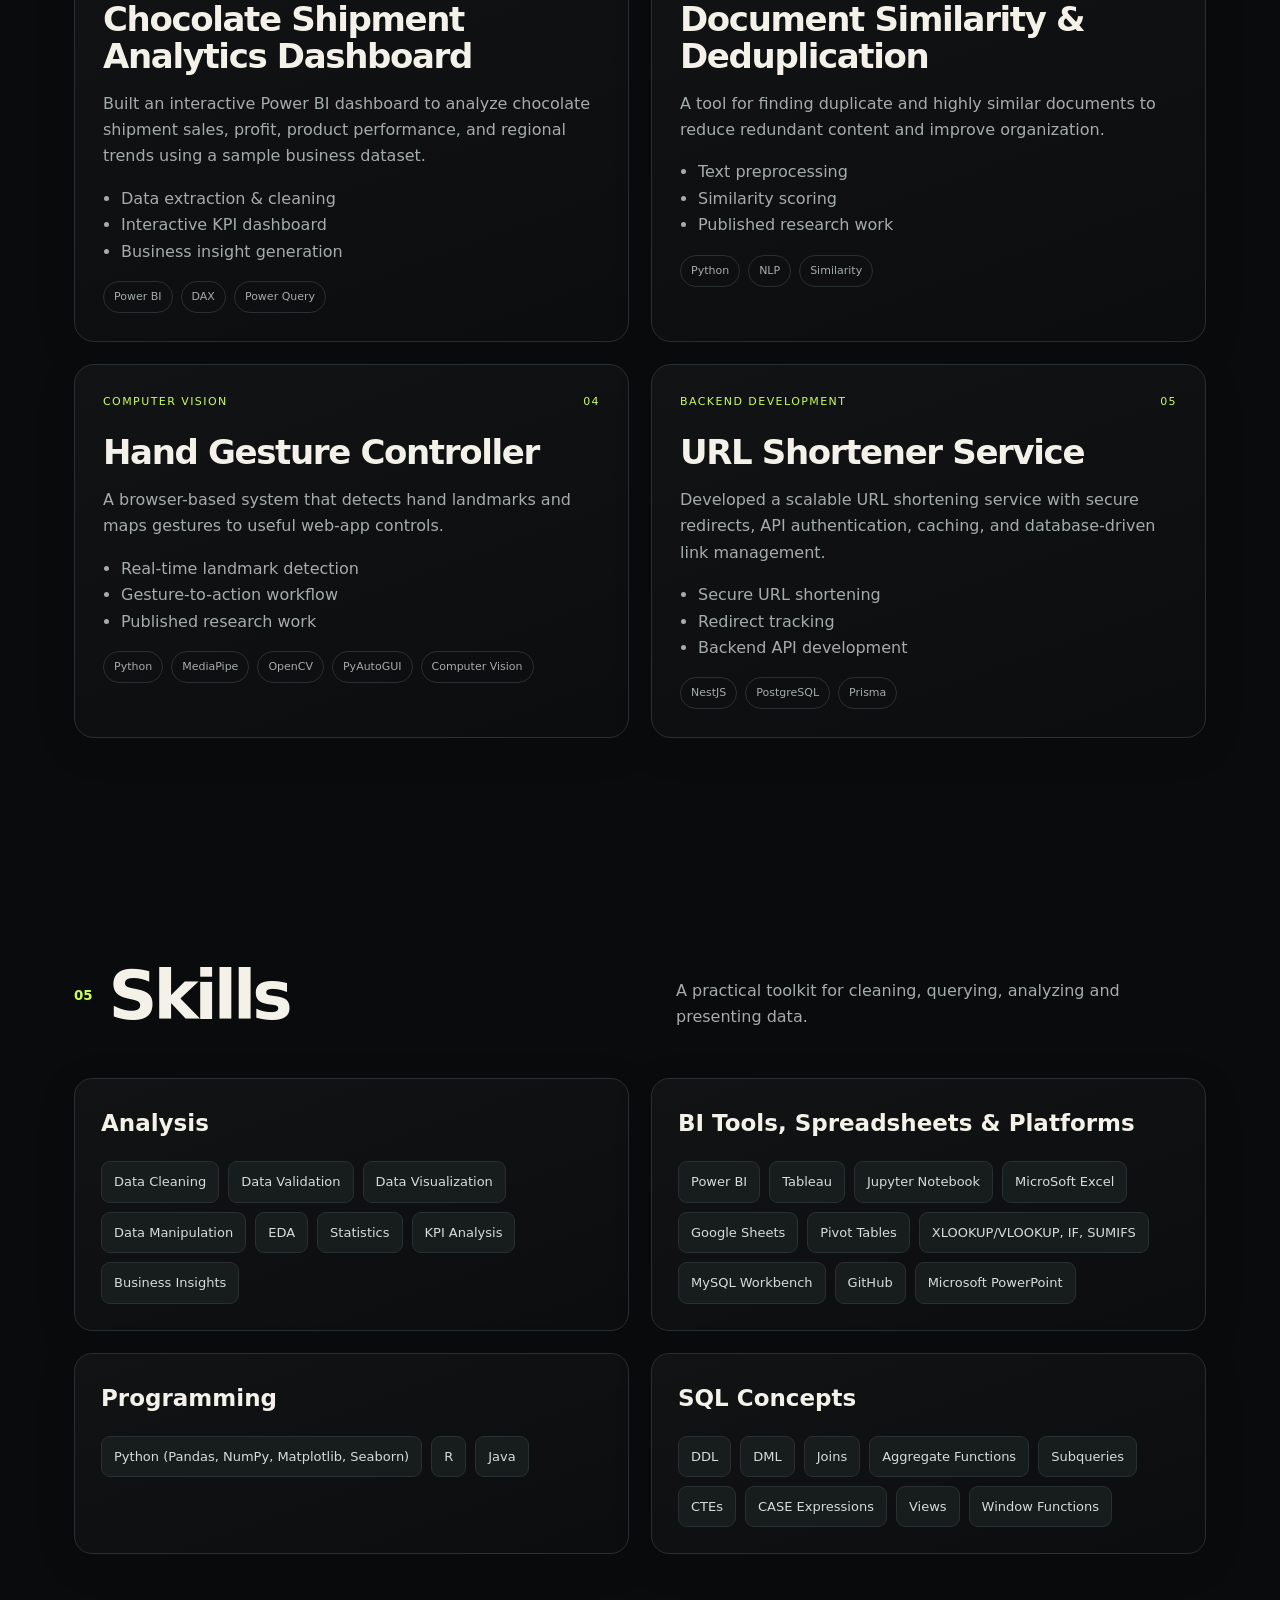
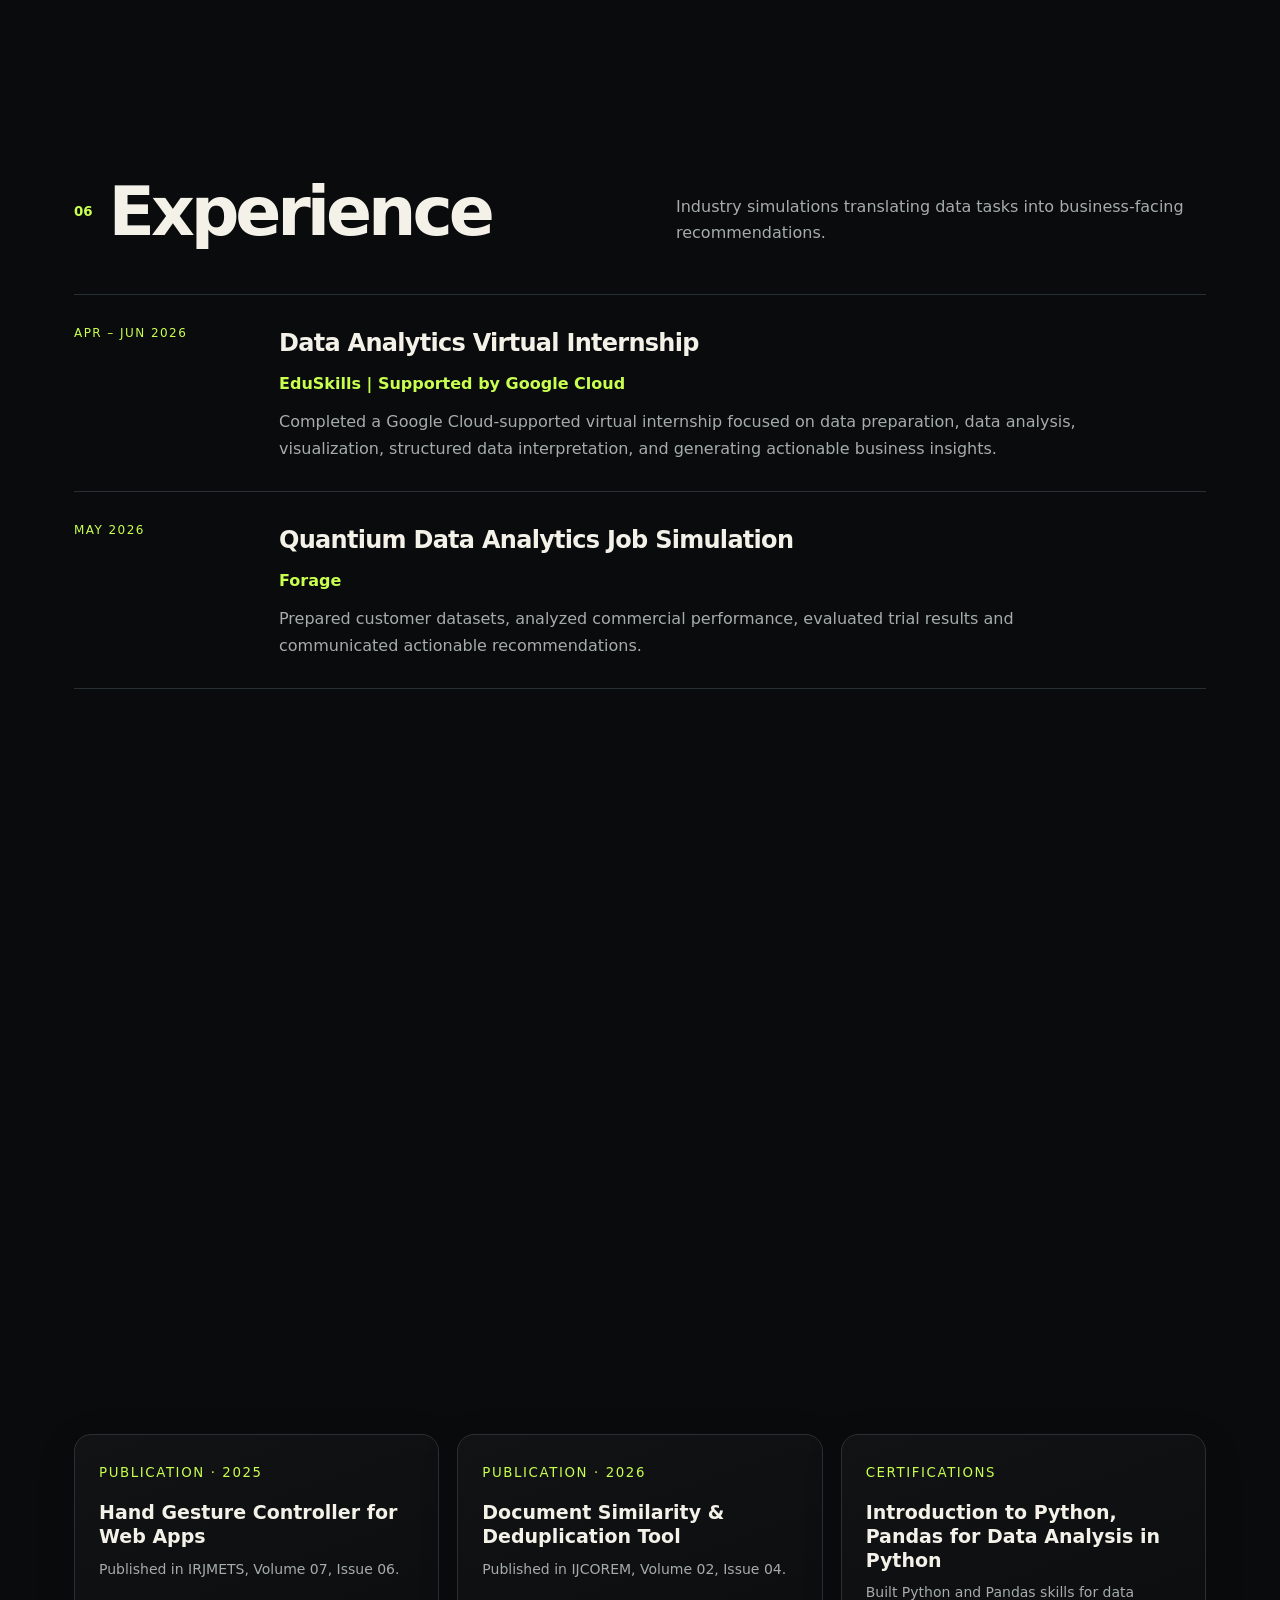
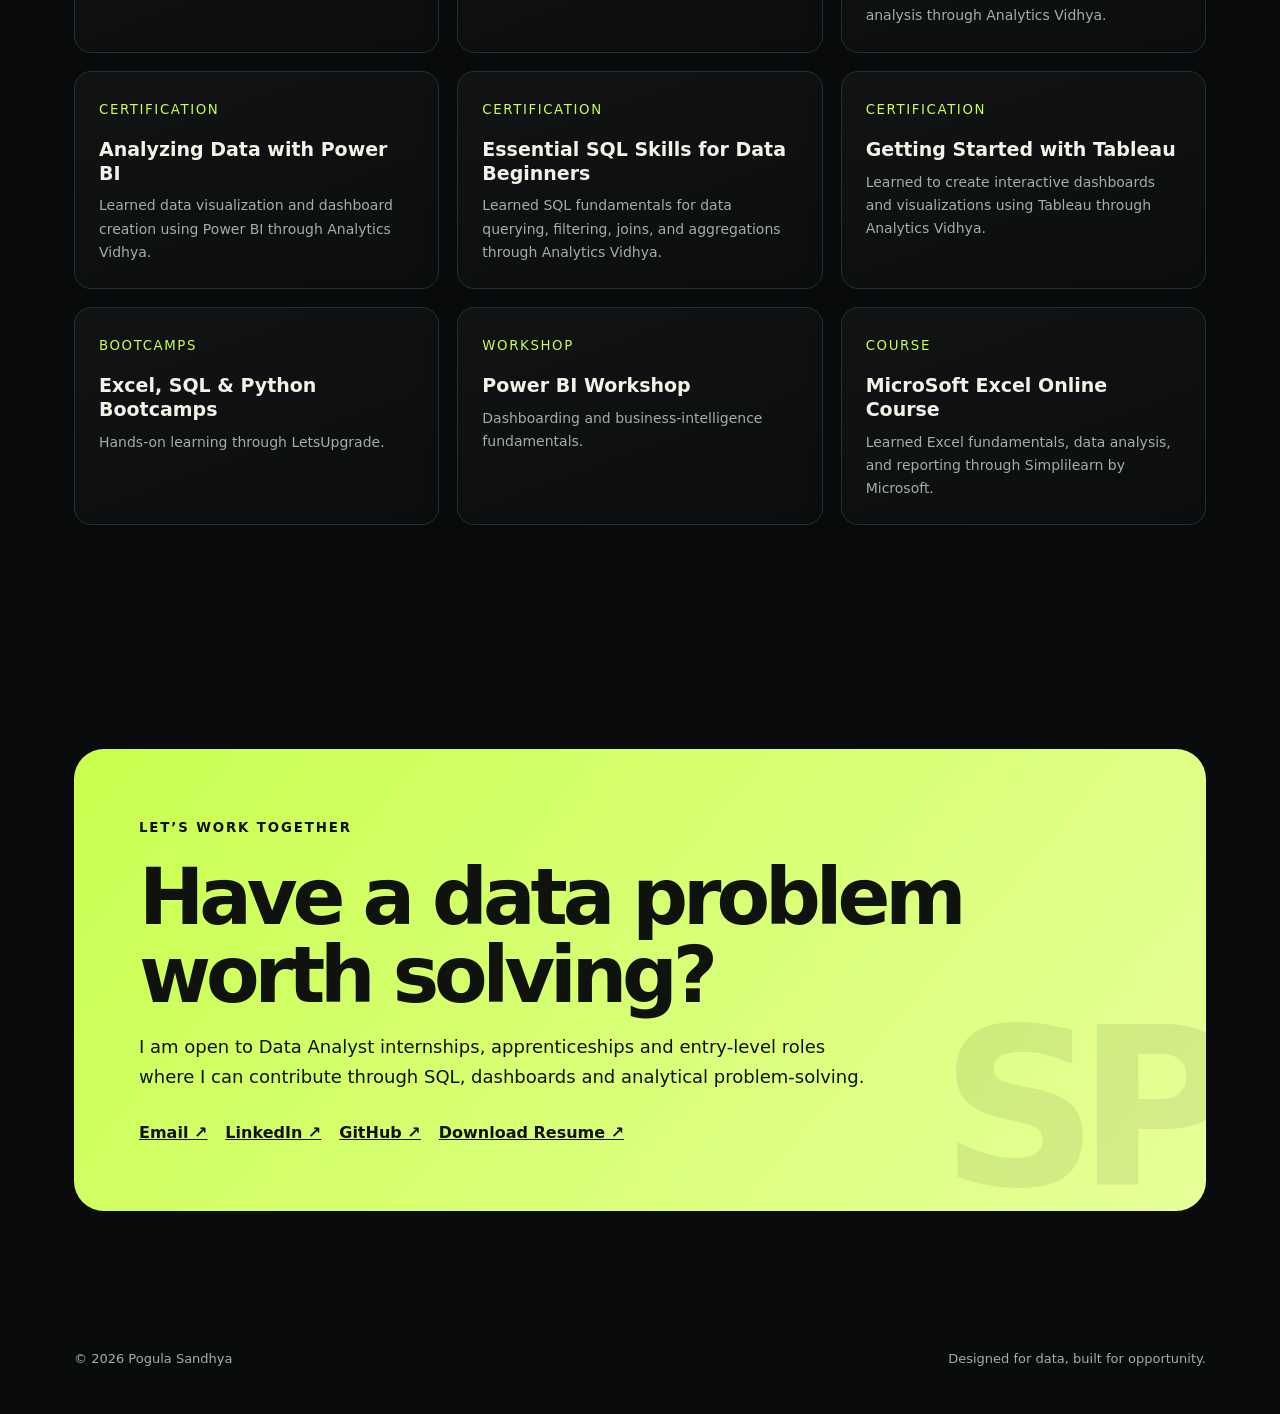
==== commit 4ff9b635: "Update index.html Updated the projects and skills sections with new content, including a new Power B" ====
--- a/sandhya-portfolio/index.html
+++ b/sandhya-portfolio/index.html
@@ -20,9 +20,46 @@
     <main>
 <section class="section hero" id="home"><div class="hero-copy reveal"><div class="kicker">Aspiring Data Analyst · Hyderabad, India</div><h1>Pogula<br><span>Sandhya</span></h1><p>I turn raw data into clear insights, practical dashboards and decisions teams can act on — using SQL, Excel, Power BI, Tableau and Python.</p><div class="actions"><a class="btn primary" href="#projects">View case studies →</a><a class="btn secondary" href="#contact">Get in touch</a></div></div><div class="visual reveal"><div class="orb-card"><div class="ring r1"></div><div class="ring r2"></div><div class="ring r3"></div><div class="profile-image"><img src="Assests/Resume/2.jpeg" alt="Pogula Sandhya"></div><div class="availability"><b></b>Open to Data Analyst roles</div></div></div><div class="metrics reveal"><div class="metric"><strong data-count="8.88" data-decimals="2">0</strong><span>CGPA / 10</span></div><div class="metric"><strong data-count="50" data-suffix="+">0</strong><span>SQL problems solved</span></div><div class="metric"><strong data-count="2">0</strong><span>Published papers</span></div><div class="metric"><strong data-count="3">0</strong><span>Industry simulations</span></div></div></section>
 <section class="section" id="about"><div class="section-head reveal"><div class="section-title"><small>01</small><h2>Profile</h2></div><p>Analytical thinking, practical tools and clear communication — combined to solve real business questions.</p></div><div class="about-grid"><div class="reveal"><p class="lead">A detail-oriented Computer Science student specializing in Data Science, focused on transforming datasets into useful business stories.</p><p class="body-copy">I work across the analysis cycle: cleaning and validating data, writing SQL queries, exploring patterns, defining KPIs and presenting findings through dashboards and concise reports.</p><p class="body-copy">I am seeking an entry-level Data Analyst opportunity where I can contribute analytical thinking, learn from real datasets and support evidence-based decisions.</p></div><div class="facts reveal"><div class="fact"><span>Education</span><strong>B.Tech CSE - Data Science</strong></div><div class="fact"><span>College</span><strong>ACE Engineering College</strong></div><div class="fact"><span>Current CGPA</span><strong>8.88 / 10</strong></div><div class="fact"><span>Focus</span><strong>Analytics & Business Intelligence</strong></div></div></div></section>
-<section class="section" id="projects"><div class="section-head reveal"><div class="section-title"><small>02</small><h2>Selected work</h2></div><p>Case studies showing how I frame questions, analyze data and communicate useful findings.</p></div><article class="featured reveal"><div class="topline"><span>SQL Case Study</span><span>01</span></div><h3>Social Media Analytics</h3><p class="summary">A relational SQL analysis of users, posts and engagement designed to identify platform growth, high-performing content, trending posts and creator performance.</p><div class="case-grid"><div><h4>Problem</h4><p>Platform activity was distributed across multiple tables, making consistent performance analysis difficult.</p></div><div><h4>Approach</h4><p>Used joins, CTEs, subqueries, views, aggregates and window functions to create reusable insights.</p></div><div><h4>Output</h4><p>Built ranked creator reports, engagement-rate analysis, content performance and KPI summaries.</p></div></div><div class="case-footer"><div class="tags"><span class="tag">MySQL</span><span class="tag">CTEs</span><span class="tag">Window Functions</span><span class="tag">Views</span></div><a href="https://github.com/Sandhya-p01/Social-Media-Analytics-SQL-Project" rel="noopener noreferrer">View repository ↗</a></div></article><div class="project-grid"><article class="project-card reveal"><div class="topline"><span>Dashboard</span><span>02</span></div><h3>Chocolate Shipment Analytics Dashboard</h3><p>Built an interactive Power BI dashboard to analyze chocolate shipment sales, profit, product performance, and regional trends using a sample business dataset.</p><ul><li>Data extraction & cleaning</li><li>Interactive KPI dashboard</li><li>Business insight generation</li></ul><div class="tags"><span class="tag">Power BI</span><span class="tag">DAX</span><span class="tag">Power Query</span></div></article><article class="project-card reveal"><div class="topline"><span>NLP</span><span>03</span></div><h3>Document Similarity & Deduplication</h3><p>A tool for finding duplicate and highly similar documents to reduce redundant content and improve organization.</p><ul><li>Text preprocessing</li><li>Similarity scoring</li><li>Published research work</li></ul><div class="tags"><span class="tag">Python</span><span class="tag">NLP</span><span class="tag">Similarity</span></div></article><article class="project-card reveal"><div class="topline"><span>Computer Vision</span><span>04</span></div><h3>Hand Gesture Controller</h3><p>A browser-based system that detects hand landmarks and maps gestures to useful web-app controls.</p><ul><li>Real-time landmark detection</li><li>Gesture-to-action workflow</li><li>Published research work</li></ul><div class="tags"><span class="tag">Python</span><span class="tag">MediaPipe</span><span class="tag">OpenCV</span><span class="tag">PyAutoGUI</span><span class="tag">Computer Vision</span></div></article><article class="project-card reveal"><div class="topline"><span>BACKEND DEVELOPMENT</span><span>05</span></div><h3>URL Shortener Service</h3><p>Developed a scalable URL shortening service with secure redirects, API authentication, caching, and database-driven link management.</p><ul><li>Secure URL shortening</li><li>Redirect tracking</li><li>Backend API development</li></ul><div class="tags"><span class="tag">NestJS</span><span class="tag">PostgreSQL</span><span class="tag">Prisma</span></div></article></div></section>
-<section class="section" id="skills"><div class="section-head reveal"><div class="section-title"><small>03</small><h2>Skills</h2></div><p>A practical toolkit for cleaning, querying, analyzing and presenting data.</p></div><div class="skills-grid"><div class="skill-card reveal"><h3>Analysis</h3><div class="skill-pills"><span>Data Cleaning</span><span>Data Validation</span><span>Data Visualization</span><span>Data Manipulation</span><span>EDA</span><span>Statistics</span><span>KPI Analysis</span><span>Business Insights</span></div></div><div class="skill-card reveal"><h3>BI Tools, Spreadsheets & Platforms</h3><div class="skill-pills"><span>Power BI</span><span>Tableau</span><span>Jupyter Notebook</span><span>MicroSoft Excel</span><span>Google Sheets</span><span>Pivot Tables</span><span>XLOOKUP/VLOOKUP, IF, SUMIFS</span><span>MySQL Workbench</span><span>GitHub</span><span>Microsoft PowerPoint</span></div></div><div class="skill-card reveal"><h3>Programming</h3><div class="skill-pills"><span>Python (Pandas, NumPy, Matplotlib, Seaborn)</span><span>R</span><span>Java</span></div></div><div class="skill-card reveal"><h3>SQL Concepts</h3><div class="skill-pills"><span>DDL</span><span>DML</span><span>Joins</span><span>Aggregate Functions</span><span>Subqueries</span><span>CTEs</span><span>CASE Expressions</span><span>Views</span><span>Window Functions</span></div></div></div></section>
-<section class="section" id="experience"><div class="section-head reveal"><div class="section-title"><small>04</small><h2>Experience</h2></div><p>Industry simulations translating data tasks into business-facing recommendations.</p></div><div class="timeline"><article class="timeline-item reveal">
+<section class="section" id="projects"><div class="section-head reveal"><div class="section-title"><small>02</small><h2>Selected work</h2></div>
+    <p>Case studies showing how I frame questions, analyze data and communicate useful findings.</p></div>
+    <article class="featured reveal"><div class="topline"><span>SQL Case Study</span><span>01</span></div><h3>Social Media Analytics</h3>
+    <p class="summary">A relational SQL analysis of users, posts and engagement designed to identify platform growth, high-performing content, trending posts and creator performance.</p>
+        <div class="case-grid"><div><h4>Problem</h4><p>Platform activity was distributed across multiple tables, making consistent performance analysis difficult.</p></div>
+            <div><h4>Approach</h4><p>Used joins, CTEs, subqueries, views, aggregates and window functions to create reusable insights.</p></div><div><h4>Output</h4>
+                <p>Built ranked creator reports, engagement-rate analysis, content performance and KPI summaries.</p></div></div>
+        <div class="case-footer"><div class="tags"><span class="tag">MySQL</span><span class="tag">CTEs</span><span class="tag">Window Functions</span>
+            <span class="tag">Views</span></div>
+            <a href="https://github.com/Sandhya-p01/Social-Media-Analytics-SQL-Project" rel="noopener noreferrer">View repository ↗</a></div></article>
+
+<article class="featured reveal"><div class="topline"><span>POWER BI DASHBOARD</span><span>02</span></div><h3>Hospital Analytics Dashboard</h3>
+    <p class="summary">Designed an interactive Power BI dashboard to analyze hospital performance through patient demographics, 
+        doctor analytics, financial metrics, appointment trends, and operational KPIs, enabling data-driven healthcare insights.</p>
+        <div class="case-grid"><div><h4>Problem</h4><p>Hospital data was spread across multiple areas, making it difficult to monitor patient activity, doctor performance, 
+            revenue, and operational efficiency from a single view.</p></div>
+            <div><h4>Approach</h4><p>Built a multi-page Power BI dashboard using data modeling, DAX measures, calculated columns, relationships, slicers, navigation buttons, 
+                and interactive visualizations to provide meaningful business insights.</p></div><div><h4>Output</h4>
+                <p>Created executive, patient, doctor, financial, operations, and business insight dashboards with dynamic KPIs,
+                    trend analysis, demographic analysis, and interactive reporting.</p></div></div>
+        <div class="case-footer"><div class="tags"><span class="tag">Power BI</span><span class="tag">DAX</span><span class="tag">Data Modeling</span>
+            <span class="tag">Dashboard</span></div><span class="tag">KPI</span></div><span class="tag">Healthcare Analytics</span></div>
+            <a href="https://github.com/Sandhya-p01/Social-Media-Analytics-SQL-Project" rel="noopener noreferrer">View repository ↗</a></div></article>
+
+
+
+
+
+
+
+
+    
+    <div class="project-grid"><article class="project-card reveal"><div class="topline"><span>Dashboard</span><span>03</span></div>
+        <h3>Chocolate Shipment Analytics Dashboard</h3>
+        <p>Built an interactive Power BI dashboard to analyze chocolate shipment sales, profit, product performance, and regional trends using a sample business dataset.</p>
+        <ul><li>Data extraction & cleaning</li><li>Interactive KPI dashboard</li><li>Business insight generation</li></ul>
+        <div class="tags"><span class="tag">Power BI</span><span class="tag">DAX</span><span class="tag">Power Query</span></div></article>
+        <article class="project-card reveal"><div class="topline"><span>NLP</span><span>04</span></div><h3>Document Similarity & Deduplication</h3><p>A tool for finding duplicate and highly similar documents to reduce redundant content and improve organization.</p><ul><li>Text preprocessing</li><li>Similarity scoring</li><li>Published research work</li></ul><div class="tags"><span class="tag">Python</span><span class="tag">NLP</span><span class="tag">Similarity</span></div></article><article class="project-card reveal"><div class="topline"><span>Computer Vision</span><span>04</span></div><h3>Hand Gesture Controller</h3><p>A browser-based system that detects hand landmarks and maps gestures to useful web-app controls.</p><ul><li>Real-time landmark detection</li><li>Gesture-to-action workflow</li><li>Published research work</li></ul><div class="tags"><span class="tag">Python</span><span class="tag">MediaPipe</span><span class="tag">OpenCV</span><span class="tag">PyAutoGUI</span><span class="tag">Computer Vision</span></div></article><article class="project-card reveal"><div class="topline"><span>BACKEND DEVELOPMENT</span><span>05</span></div><h3>URL Shortener Service</h3><p>Developed a scalable URL shortening service with secure redirects, API authentication, caching, and database-driven link management.</p><ul><li>Secure URL shortening</li><li>Redirect tracking</li><li>Backend API development</li></ul><div class="tags"><span class="tag">NestJS</span><span class="tag">PostgreSQL</span><span class="tag">Prisma</span></div></article></div></section>
+<section class="section" id="skills"><div class="section-head reveal"><div class="section-title"><small>05</small><h2>Skills</h2></div><p>A practical toolkit for cleaning, querying, analyzing and presenting data.</p></div><div class="skills-grid"><div class="skill-card reveal"><h3>Analysis</h3><div class="skill-pills"><span>Data Cleaning</span><span>Data Validation</span><span>Data Visualization</span><span>Data Manipulation</span><span>EDA</span><span>Statistics</span><span>KPI Analysis</span><span>Business Insights</span></div></div><div class="skill-card reveal"><h3>BI Tools, Spreadsheets & Platforms</h3><div class="skill-pills"><span>Power BI</span><span>Tableau</span><span>Jupyter Notebook</span><span>MicroSoft Excel</span><span>Google Sheets</span><span>Pivot Tables</span><span>XLOOKUP/VLOOKUP, IF, SUMIFS</span><span>MySQL Workbench</span><span>GitHub</span><span>Microsoft PowerPoint</span></div></div><div class="skill-card reveal"><h3>Programming</h3><div class="skill-pills"><span>Python (Pandas, NumPy, Matplotlib, Seaborn)</span><span>R</span><span>Java</span></div></div><div class="skill-card reveal"><h3>SQL Concepts</h3><div class="skill-pills"><span>DDL</span><span>DML</span><span>Joins</span><span>Aggregate Functions</span><span>Subqueries</span><span>CTEs</span><span>CASE Expressions</span><span>Views</span><span>Window Functions</span></div></div></div></section>
+<section class="section" id="experience"><div class="section-head reveal"><div class="section-title"><small>06</small><h2>Experience</h2></div><p>Industry simulations translating data tasks into business-facing recommendations.</p></div><div class="timeline"><article class="timeline-item reveal">
     <div class="timeline-date">APR – JUN 2026</div>
 
     <div>
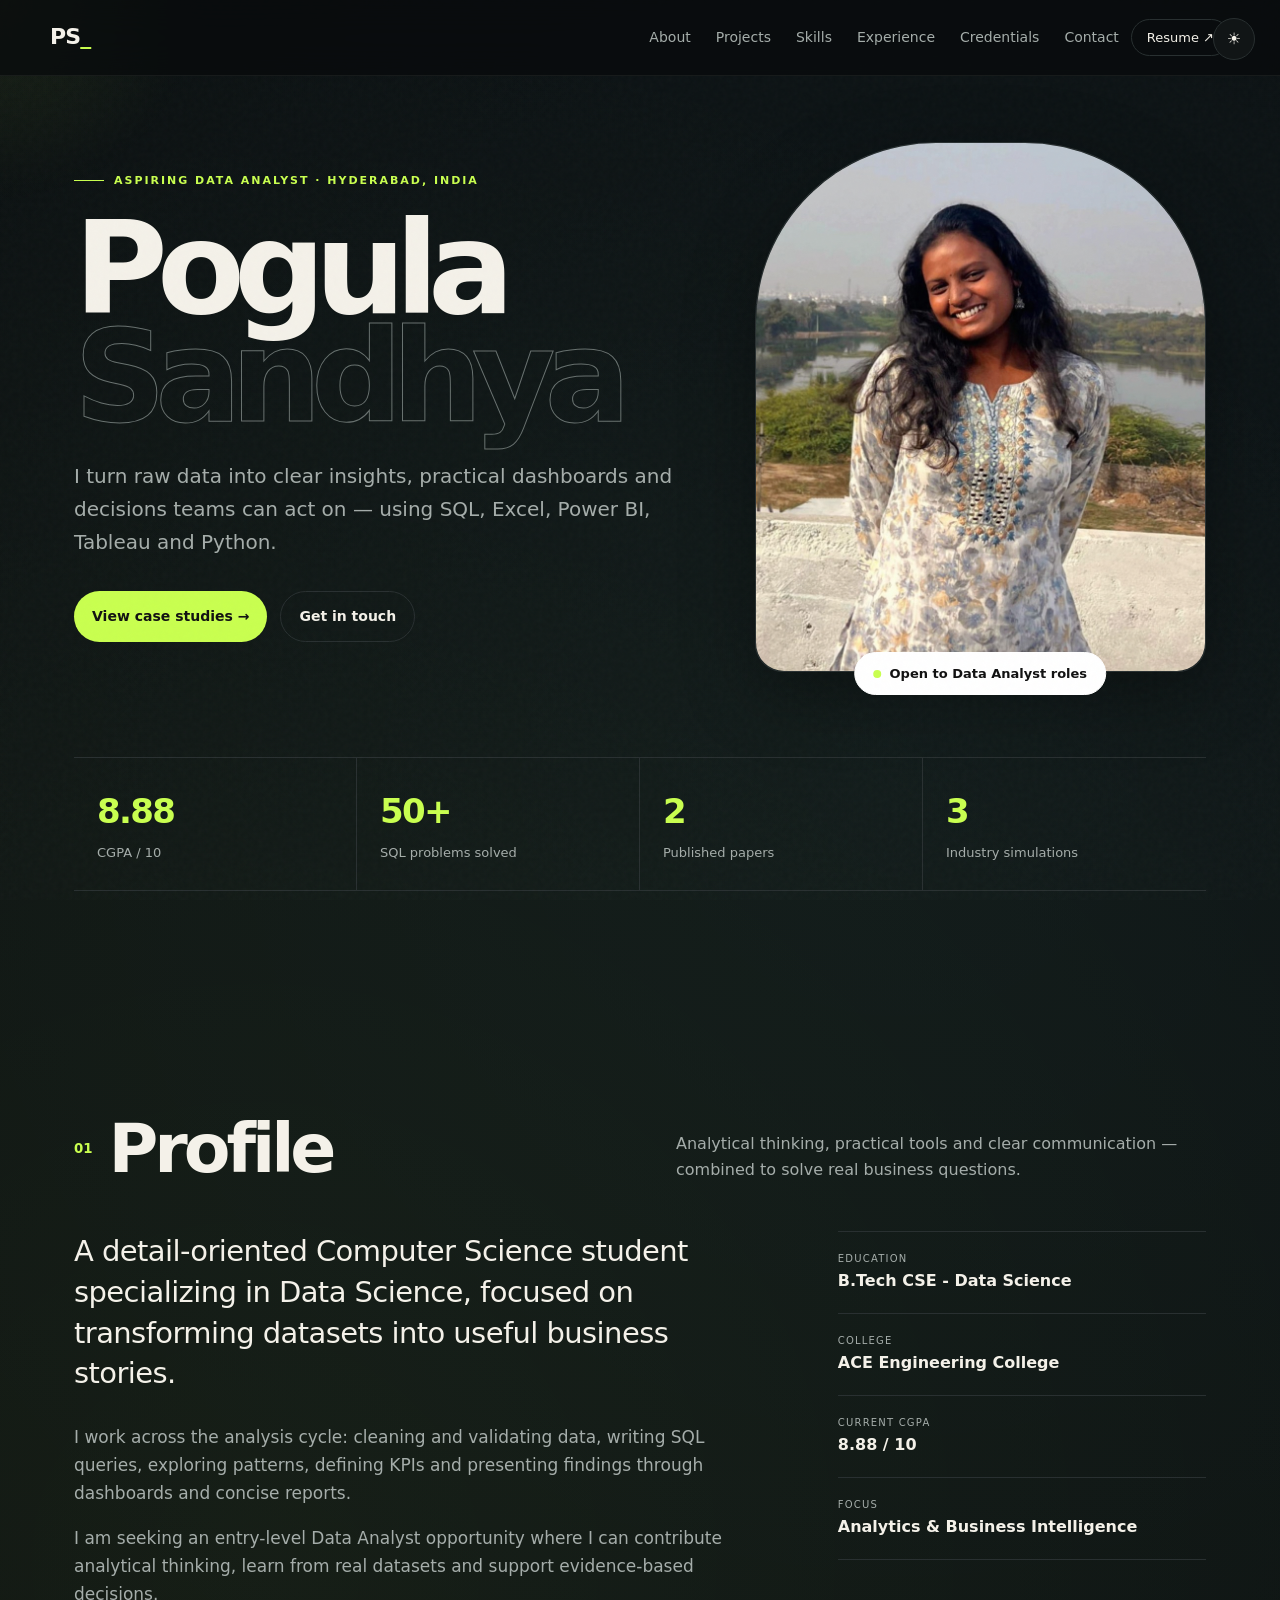
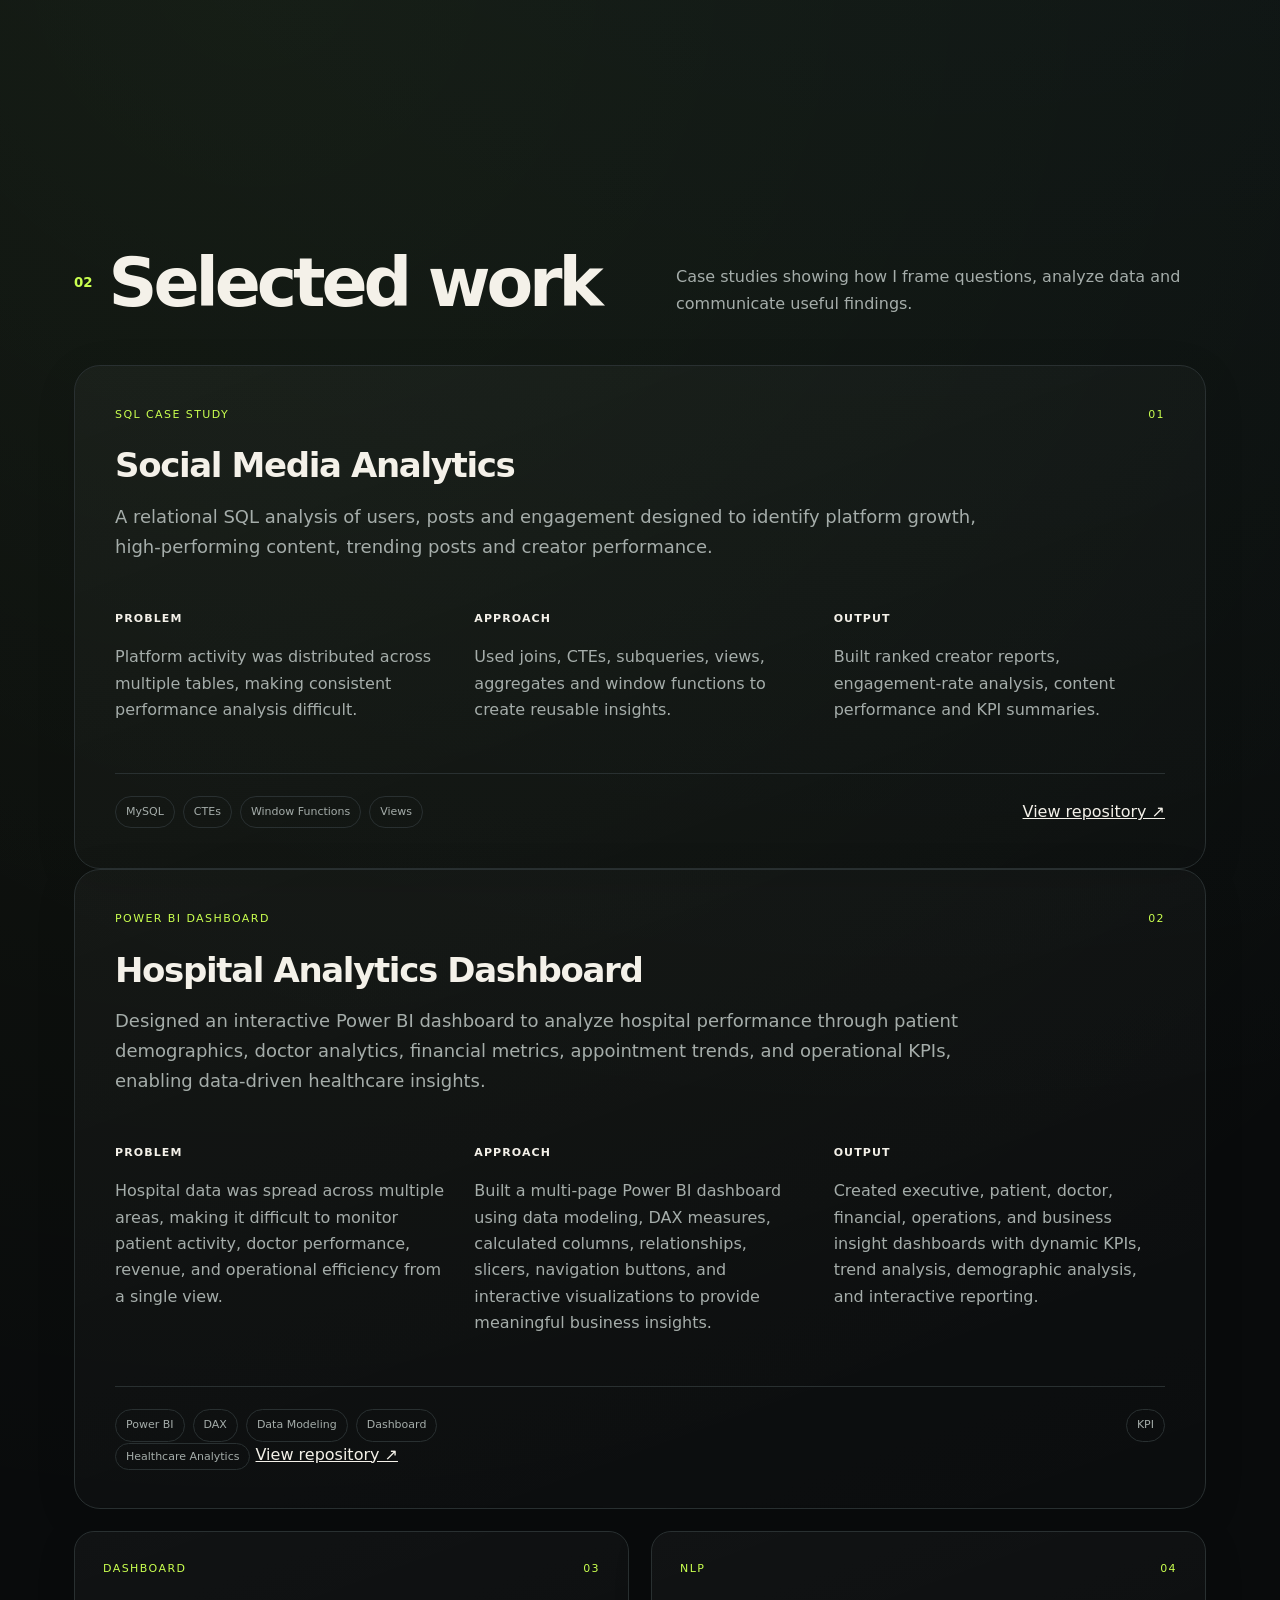
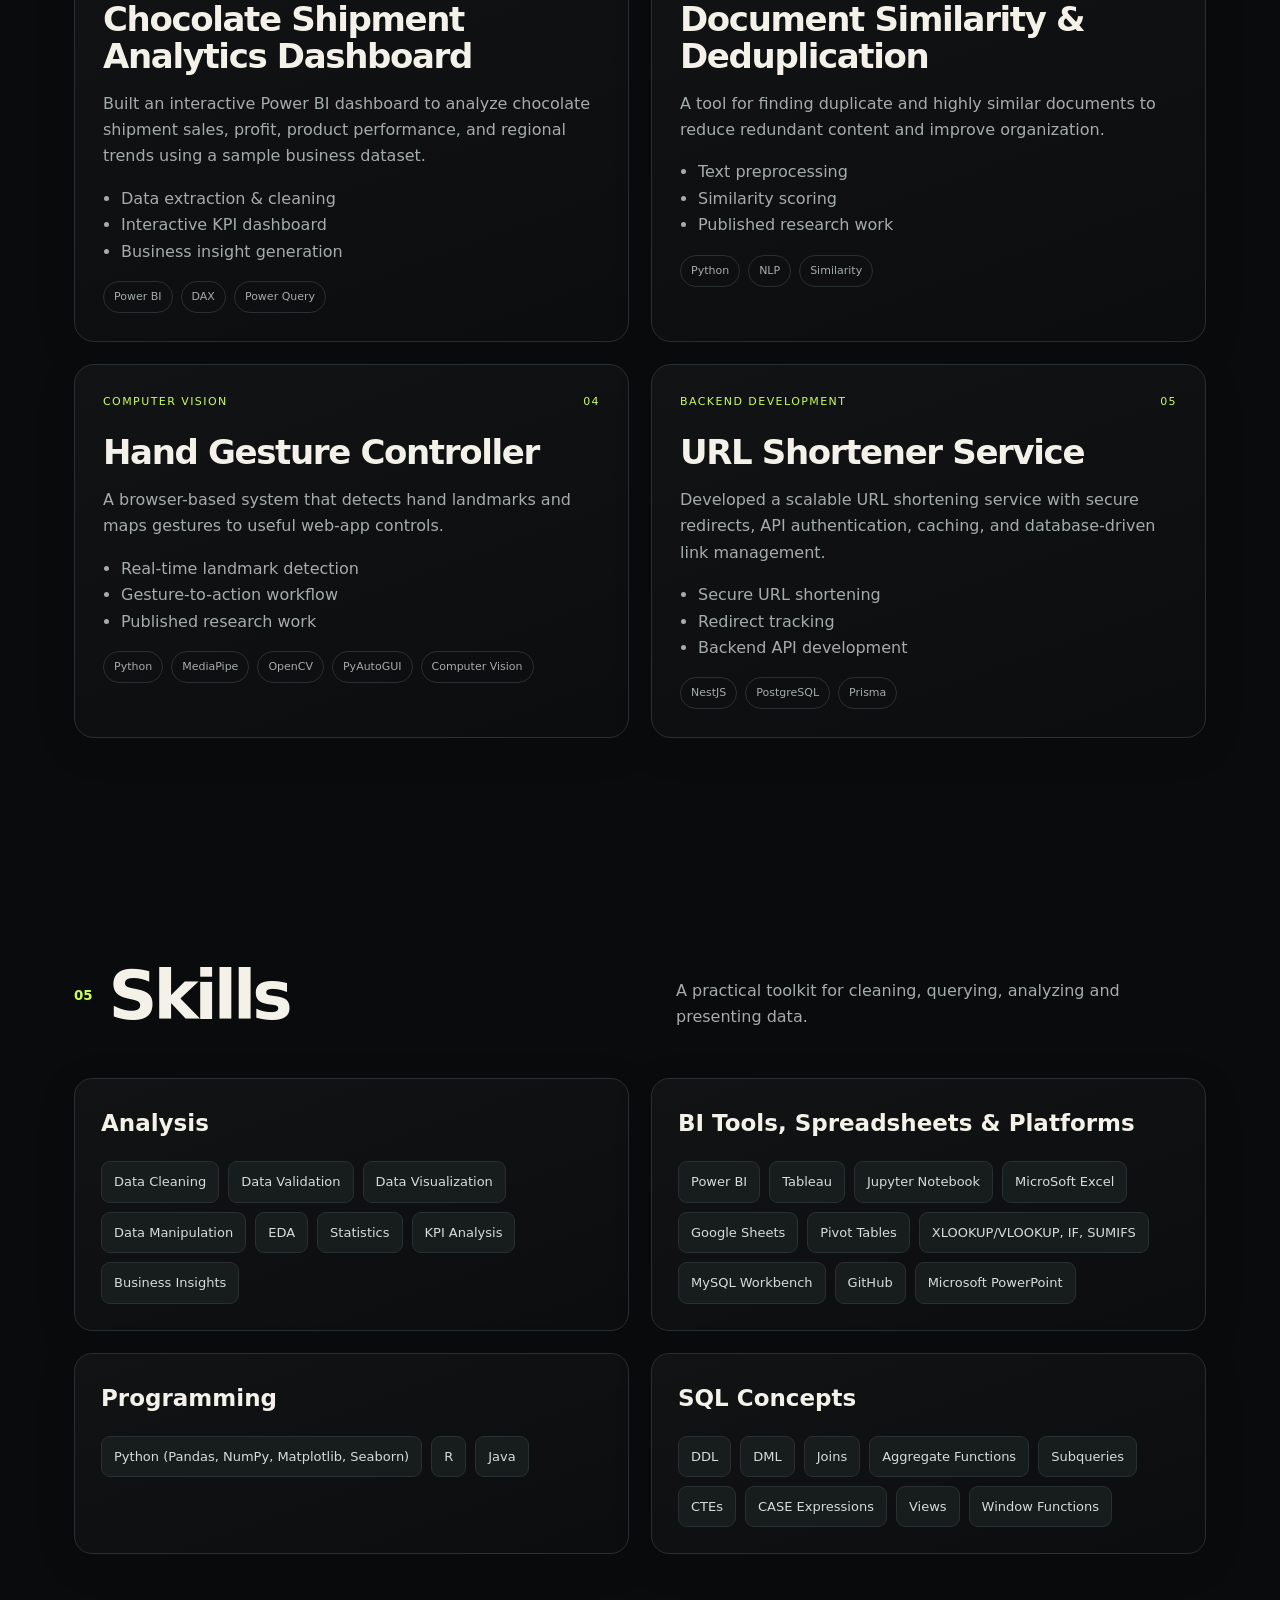
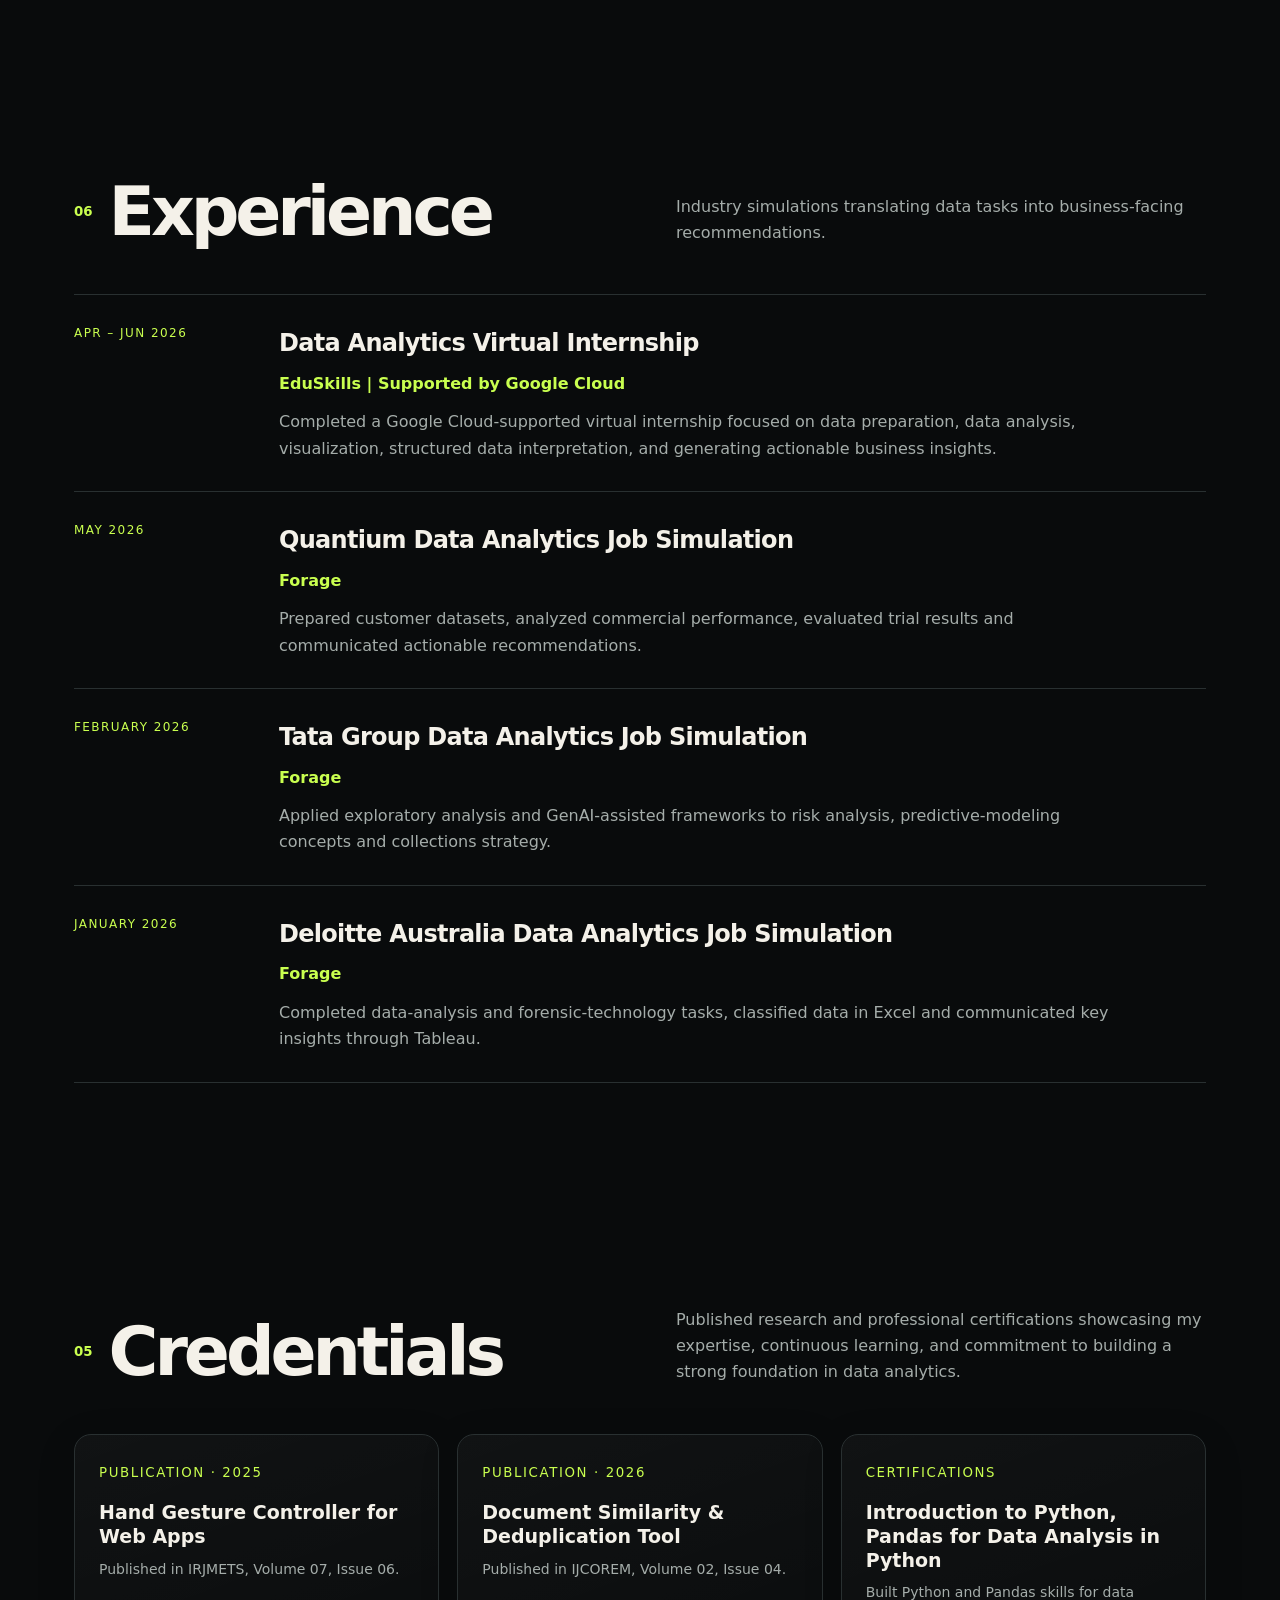
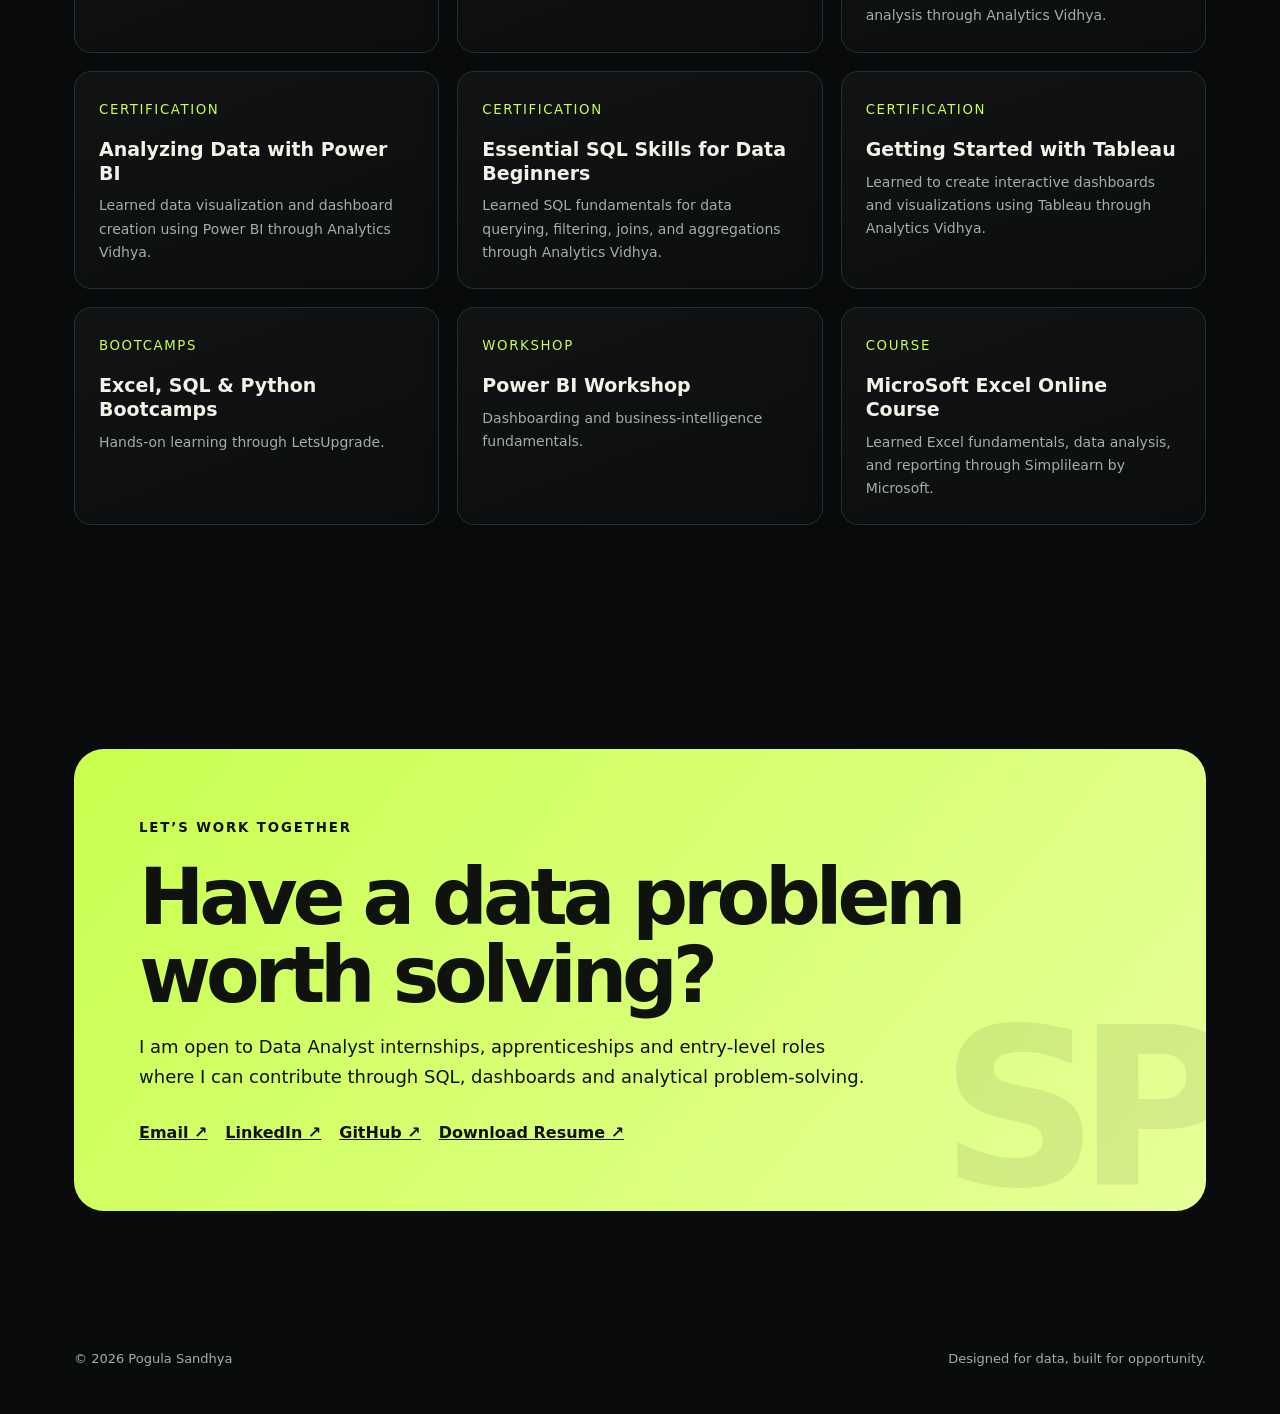
==== commit 1d591b38: "Update index.html" ====
--- a/sandhya-portfolio/index.html
+++ b/sandhya-portfolio/index.html
@@ -42,7 +42,7 @@
                     trend analysis, demographic analysis, and interactive reporting.</p></div></div>
         <div class="case-footer"><div class="tags"><span class="tag">Power BI</span><span class="tag">DAX</span><span class="tag">Data Modeling</span>
             <span class="tag">Dashboard</span></div><span class="tag">KPI</span></div><span class="tag">Healthcare Analytics</span></div>
-            <a href="https://github.com/Sandhya-p01/Social-Media-Analytics-SQL-Project" rel="noopener noreferrer">View repository ↗</a></div></article>
+            <a href="https://github.com/Sandhya-p01/Hospital-Analytics-Dashboard-PowerBI" rel="noopener noreferrer">View repository ↗</a></div></article>
 
 
 
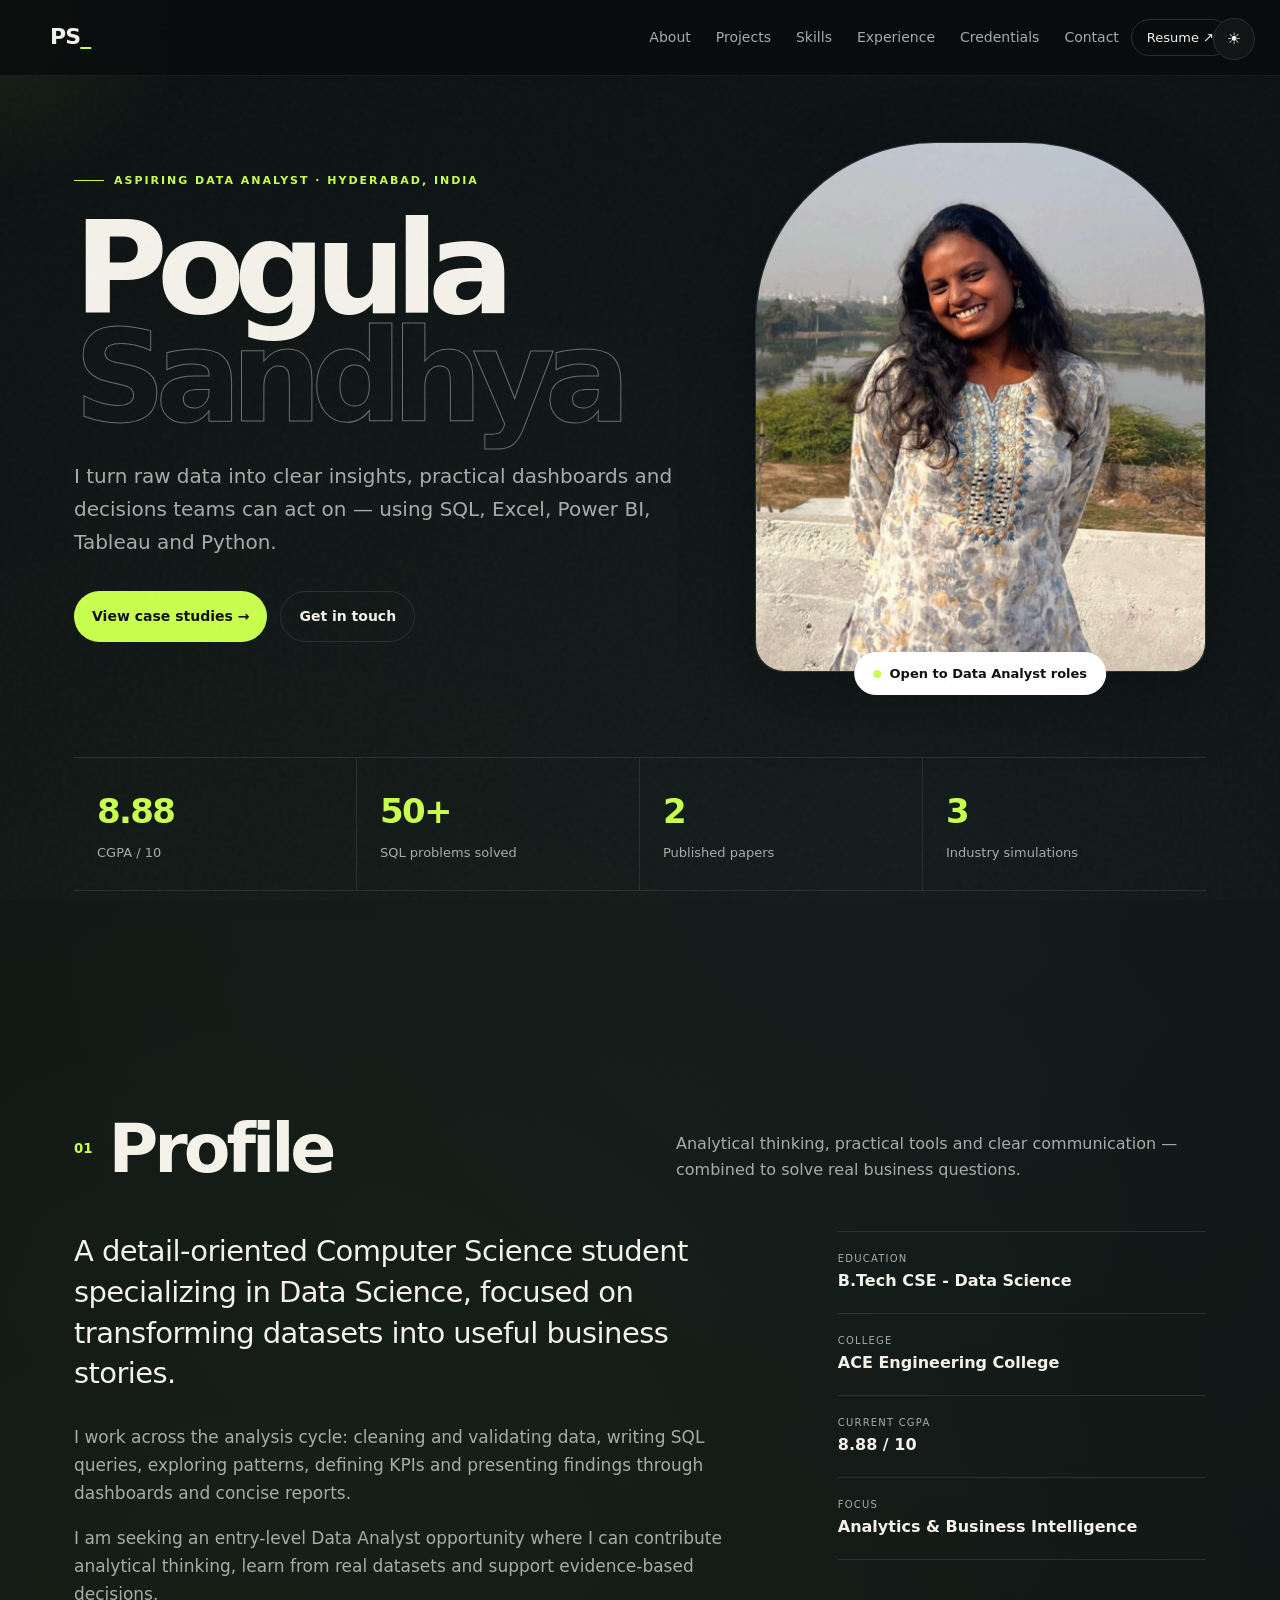
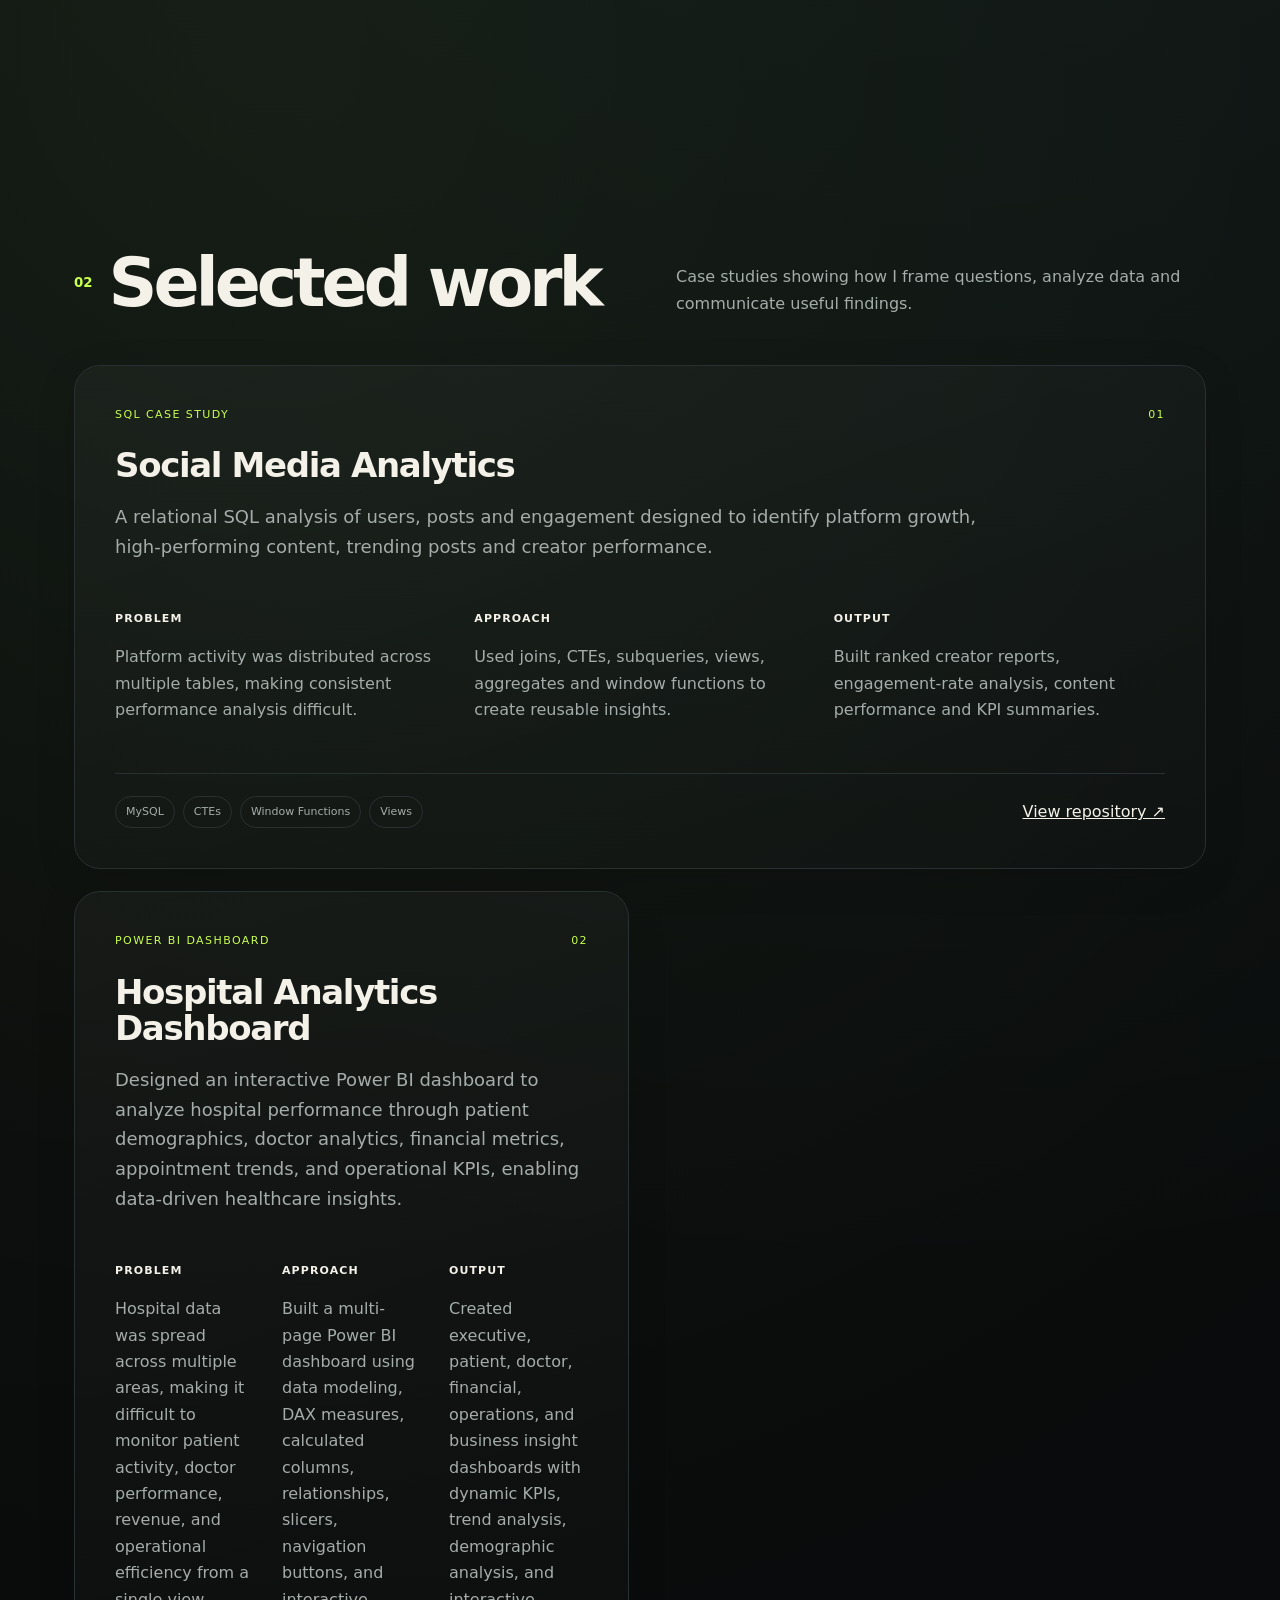
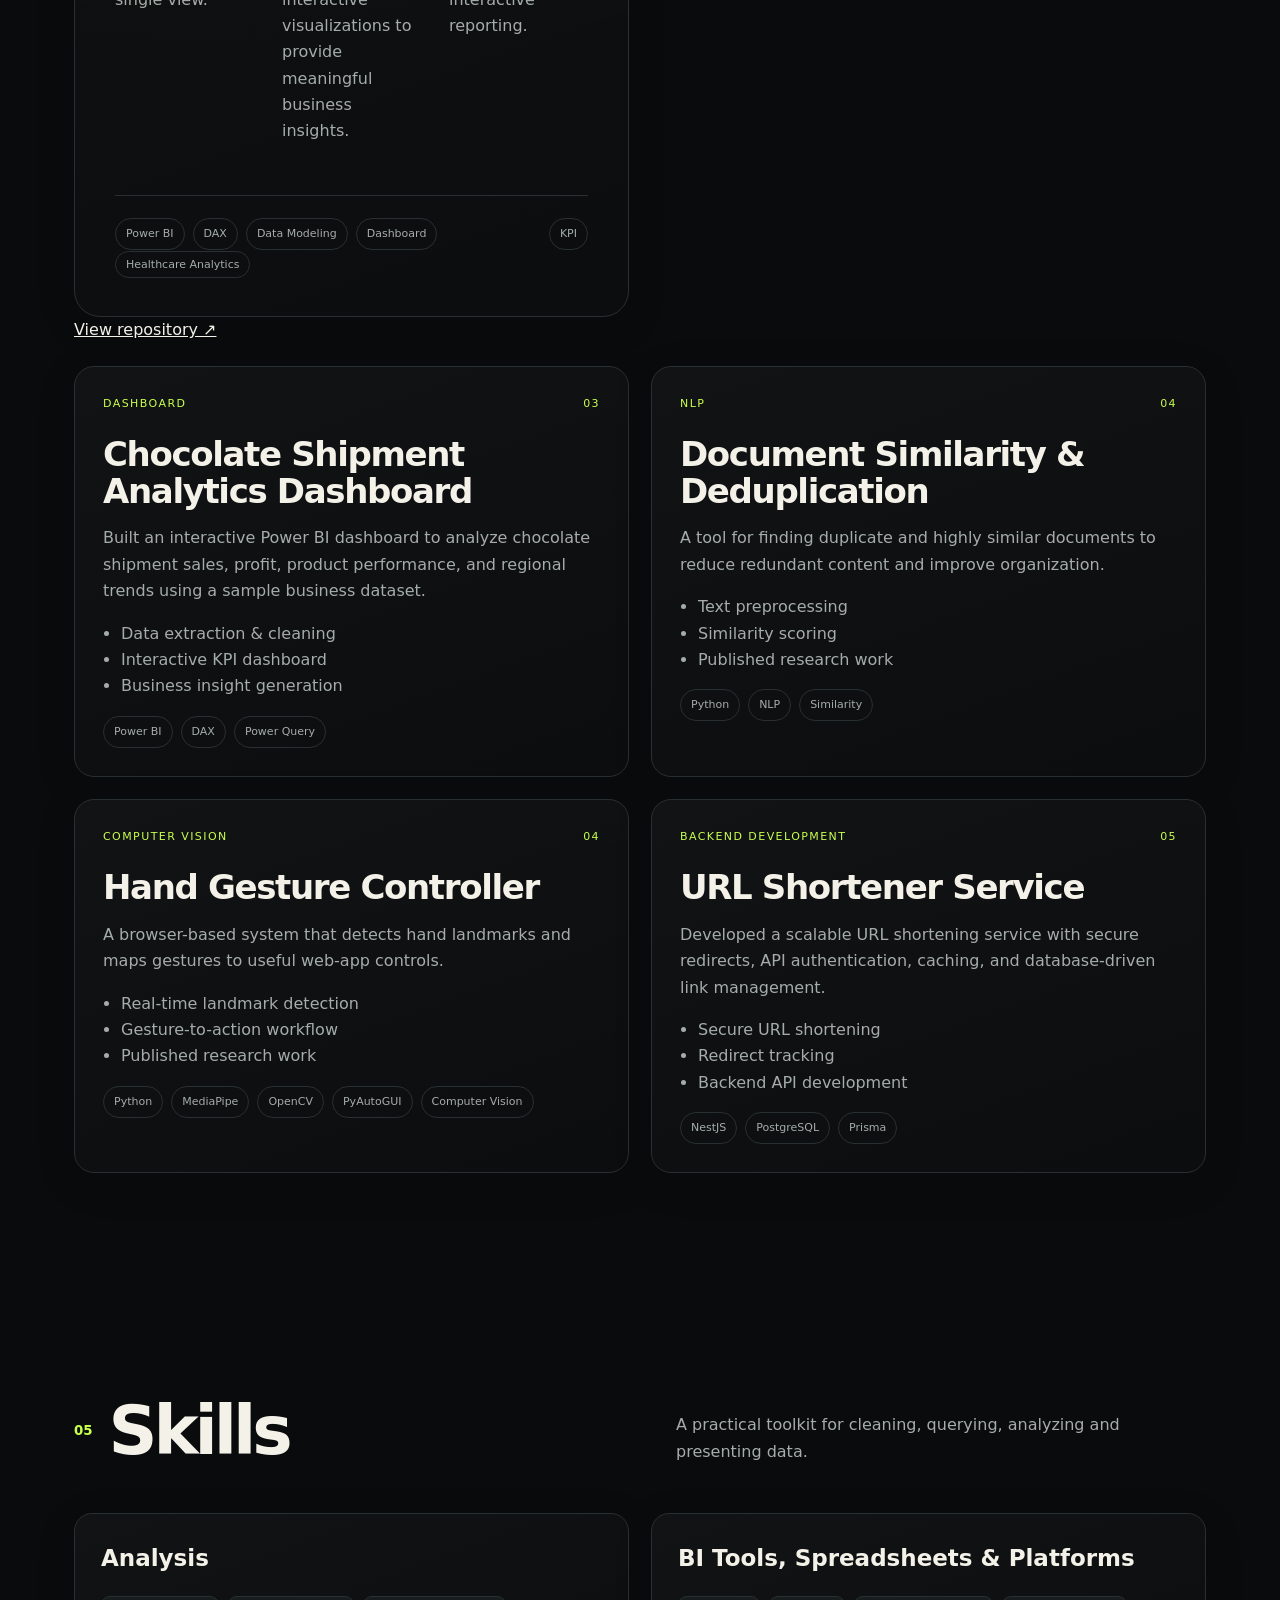
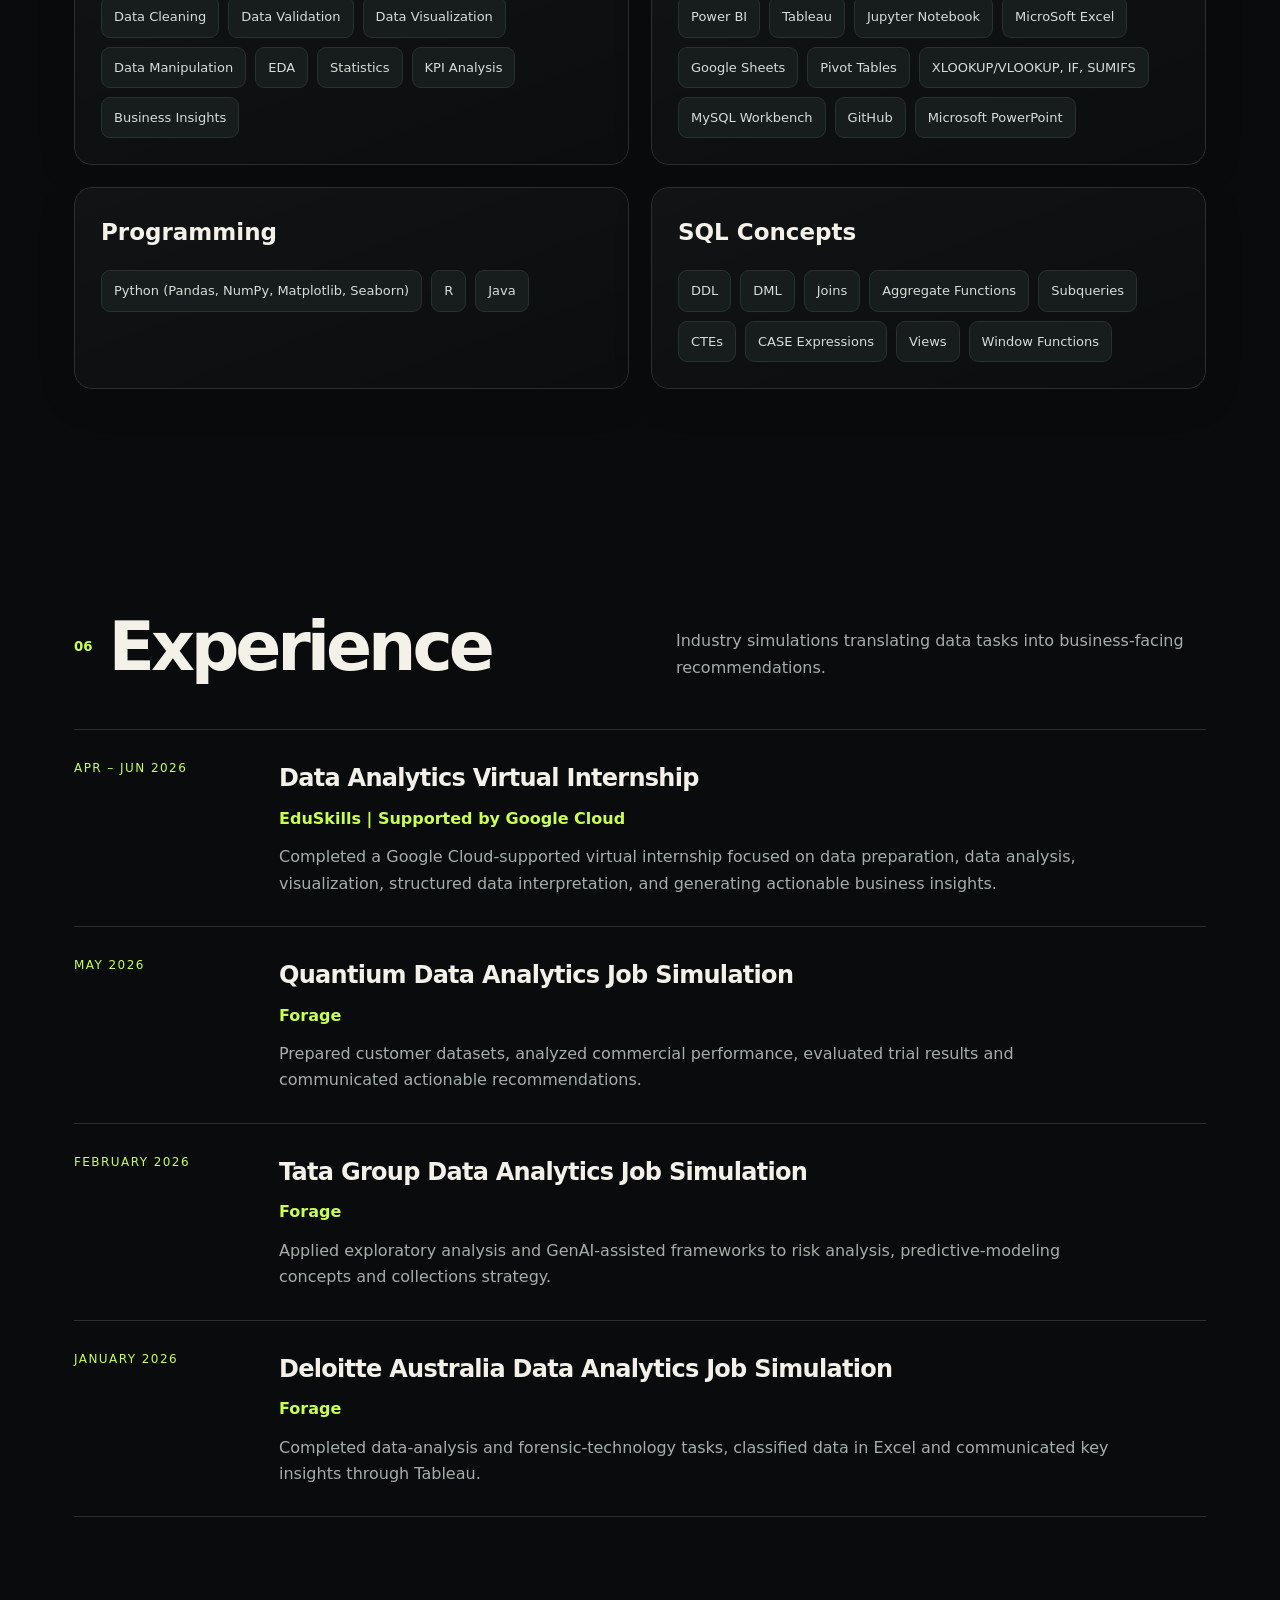
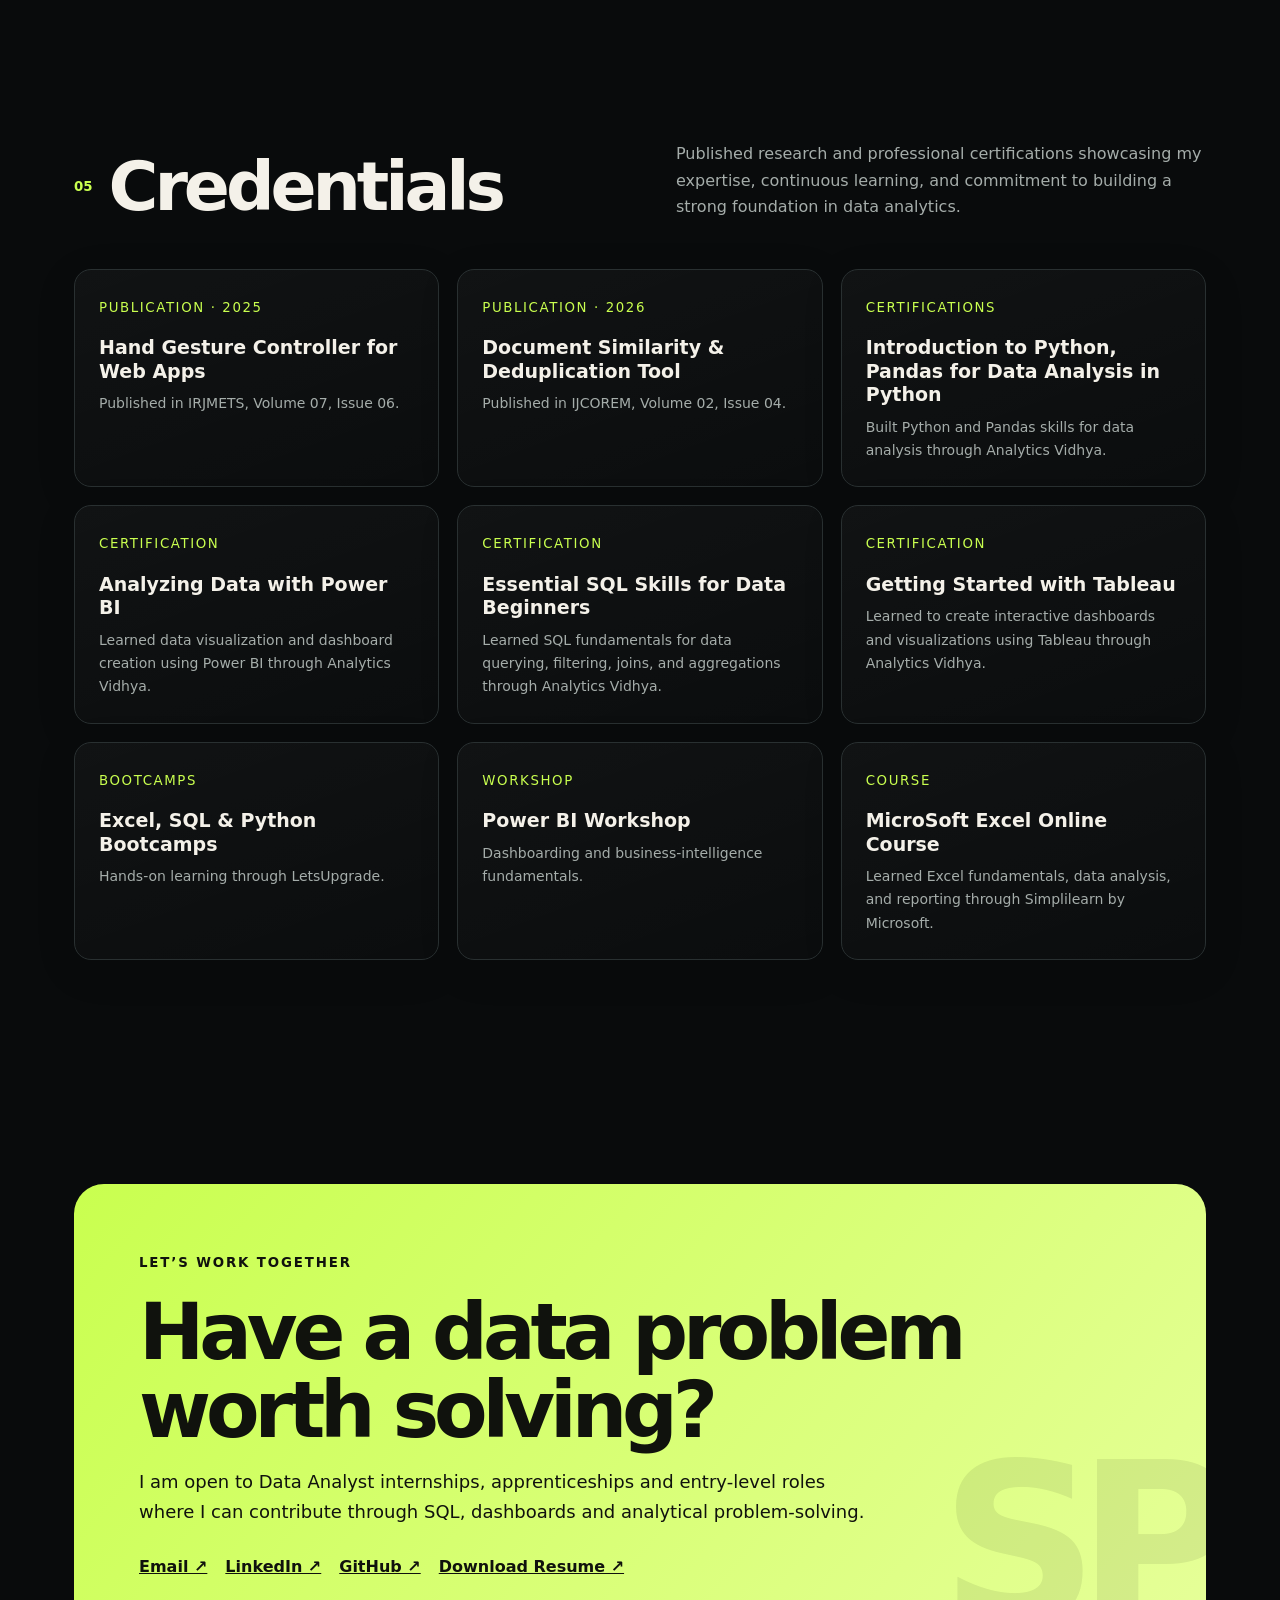
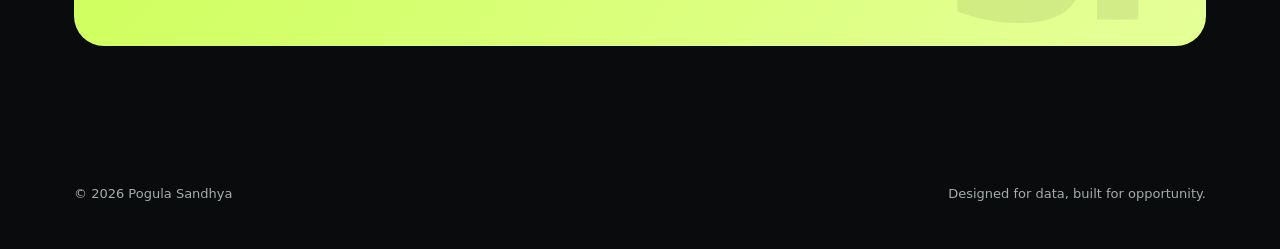
==== commit eb03b737: "Update index.html Added a new project section for a Power BI dashboard with a summary of its feature" ====
--- a/sandhya-portfolio/index.html
+++ b/sandhya-portfolio/index.html
@@ -31,6 +31,7 @@
             <span class="tag">Views</span></div>
             <a href="https://github.com/Sandhya-p01/Social-Media-Analytics-SQL-Project" rel="noopener noreferrer">View repository ↗</a></div></article>
 
+     <div class="project-grid">
 <article class="featured reveal"><div class="topline"><span>POWER BI DASHBOARD</span><span>02</span></div><h3>Hospital Analytics Dashboard</h3>
     <p class="summary">Designed an interactive Power BI dashboard to analyze hospital performance through patient demographics, 
         doctor analytics, financial metrics, appointment trends, and operational KPIs, enabling data-driven healthcare insights.</p>
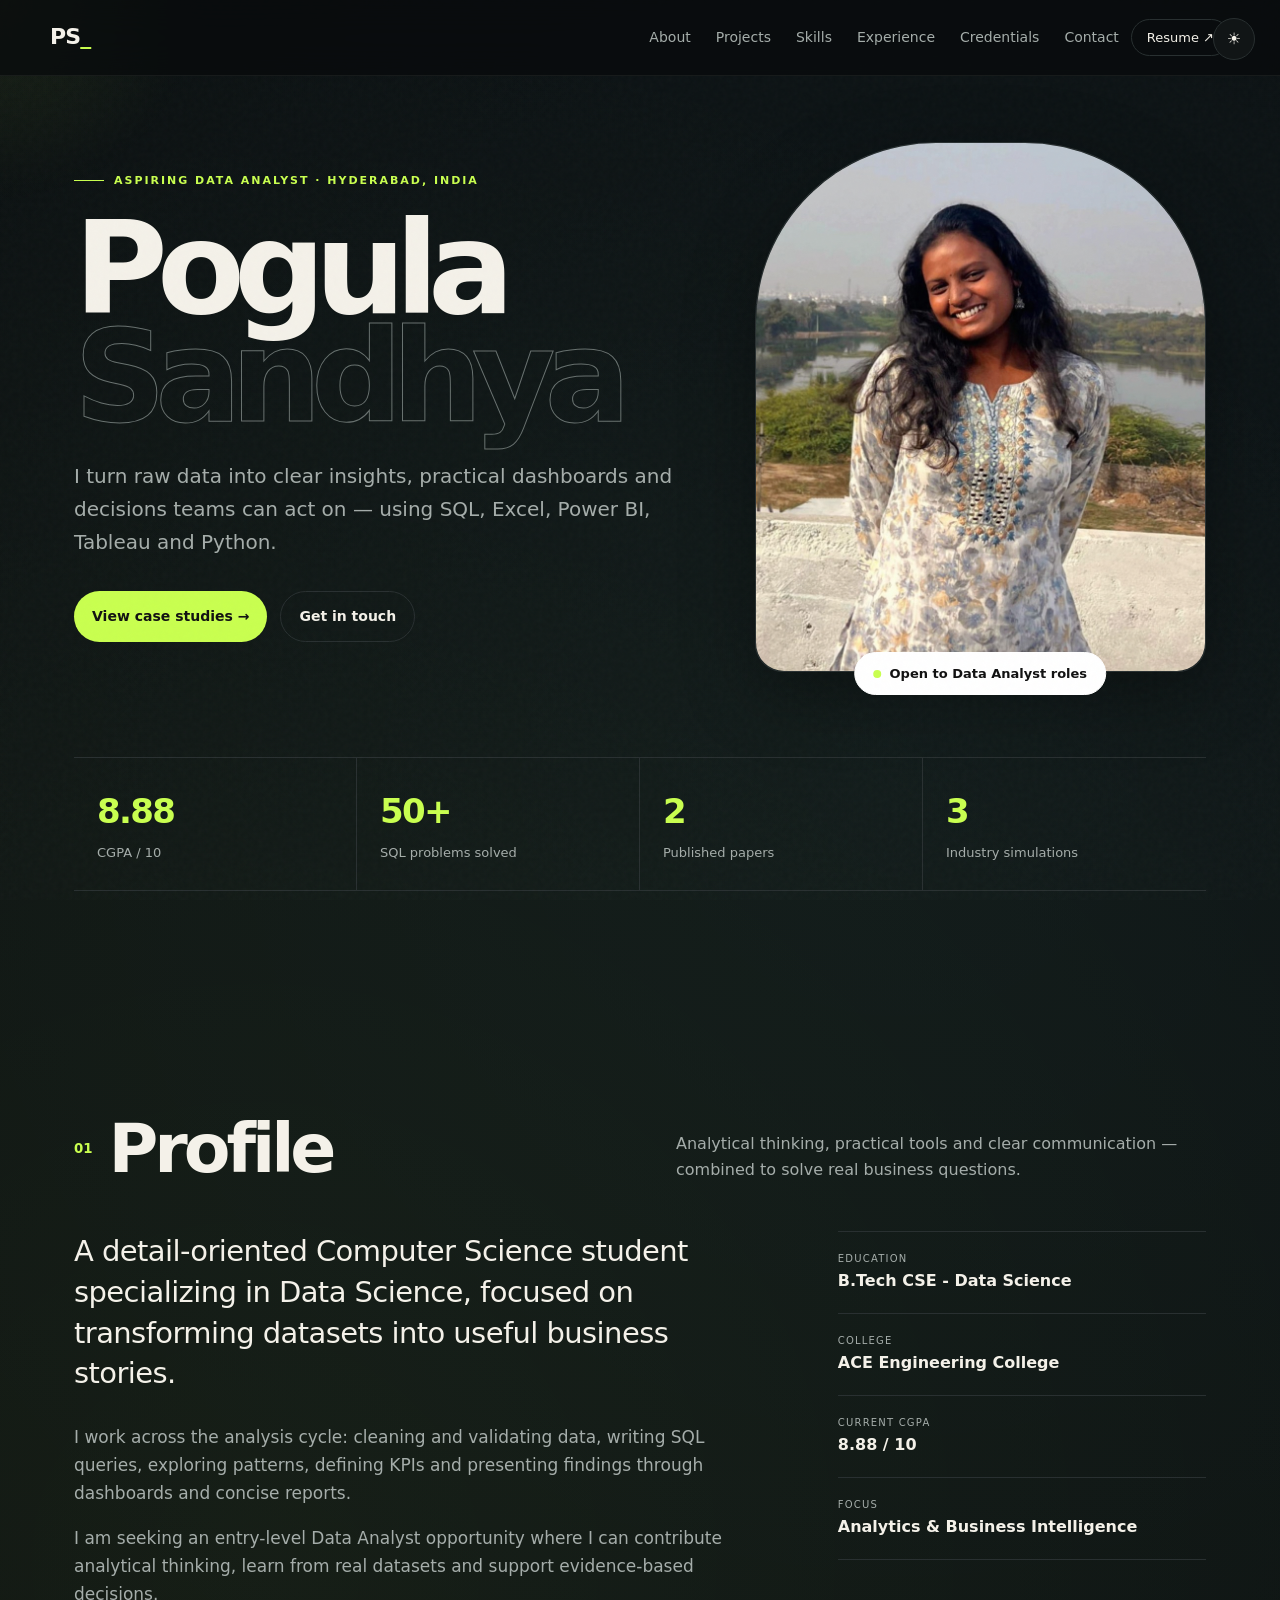
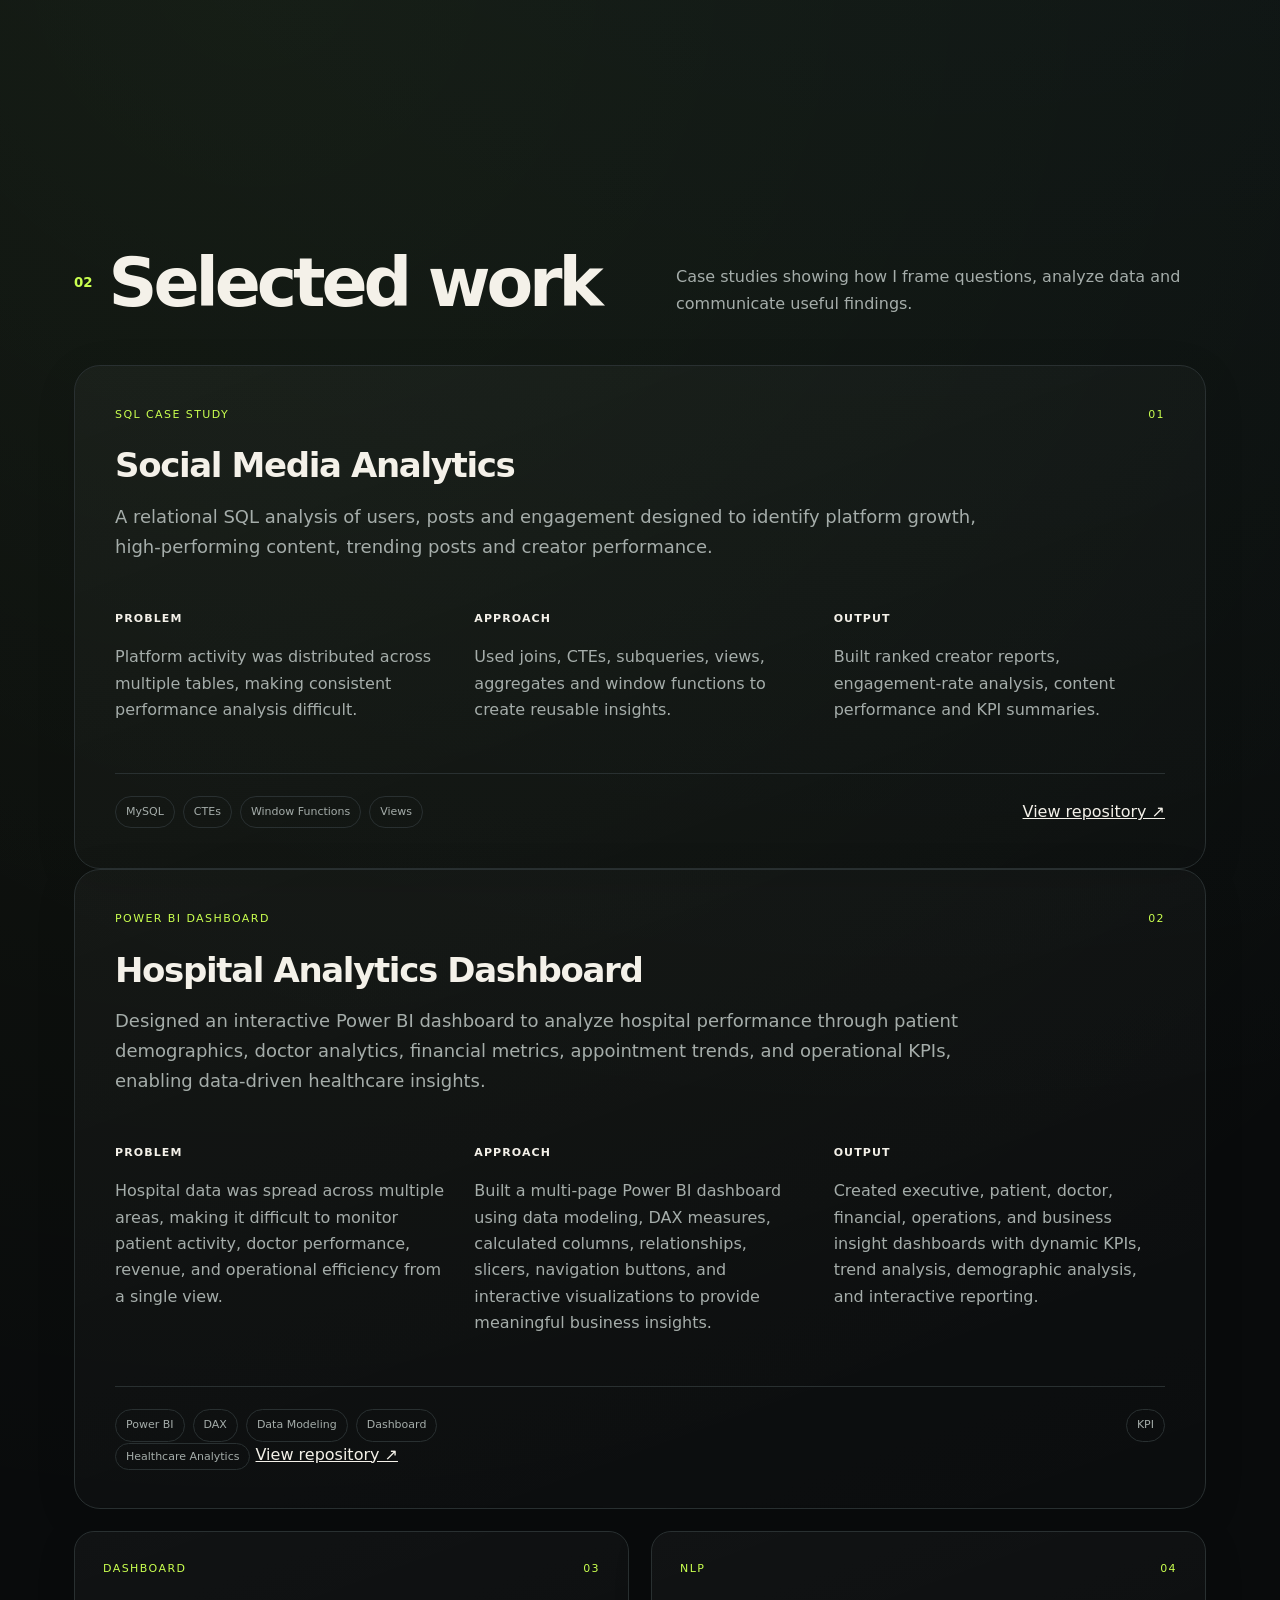
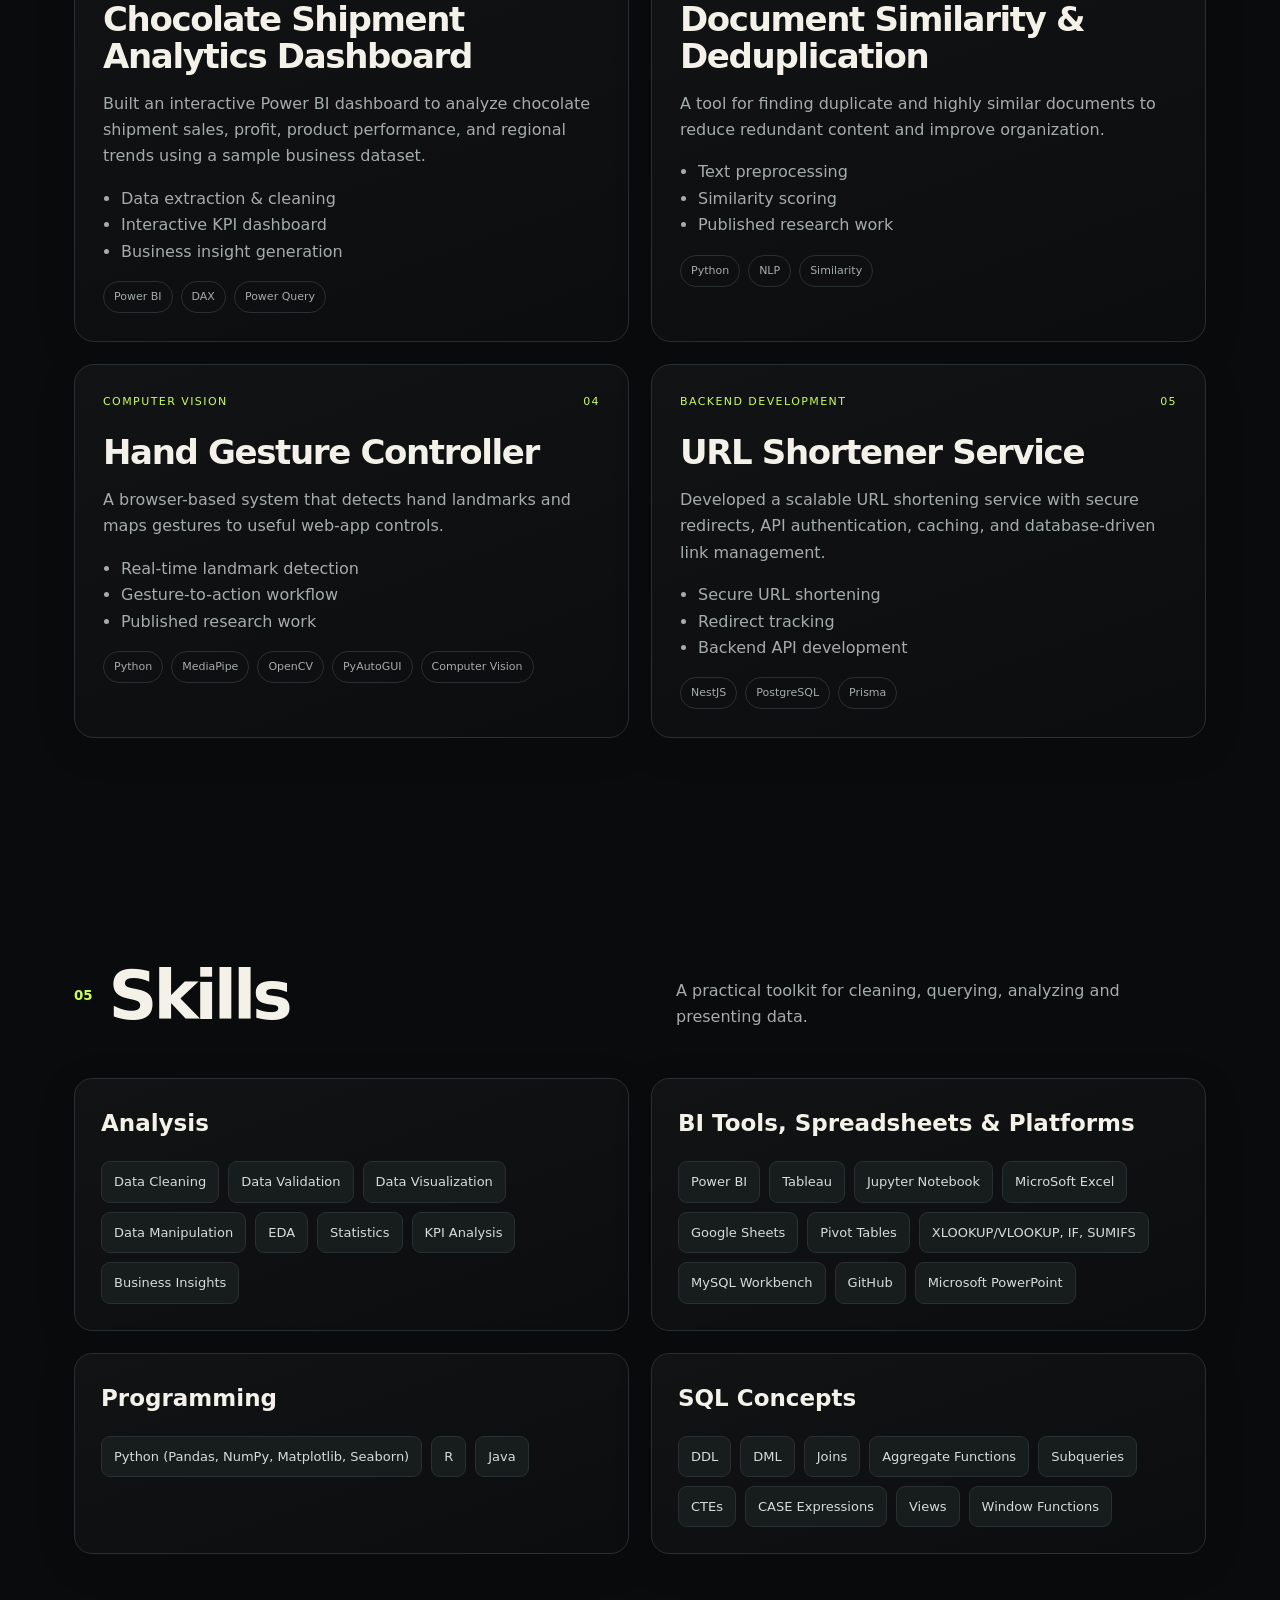
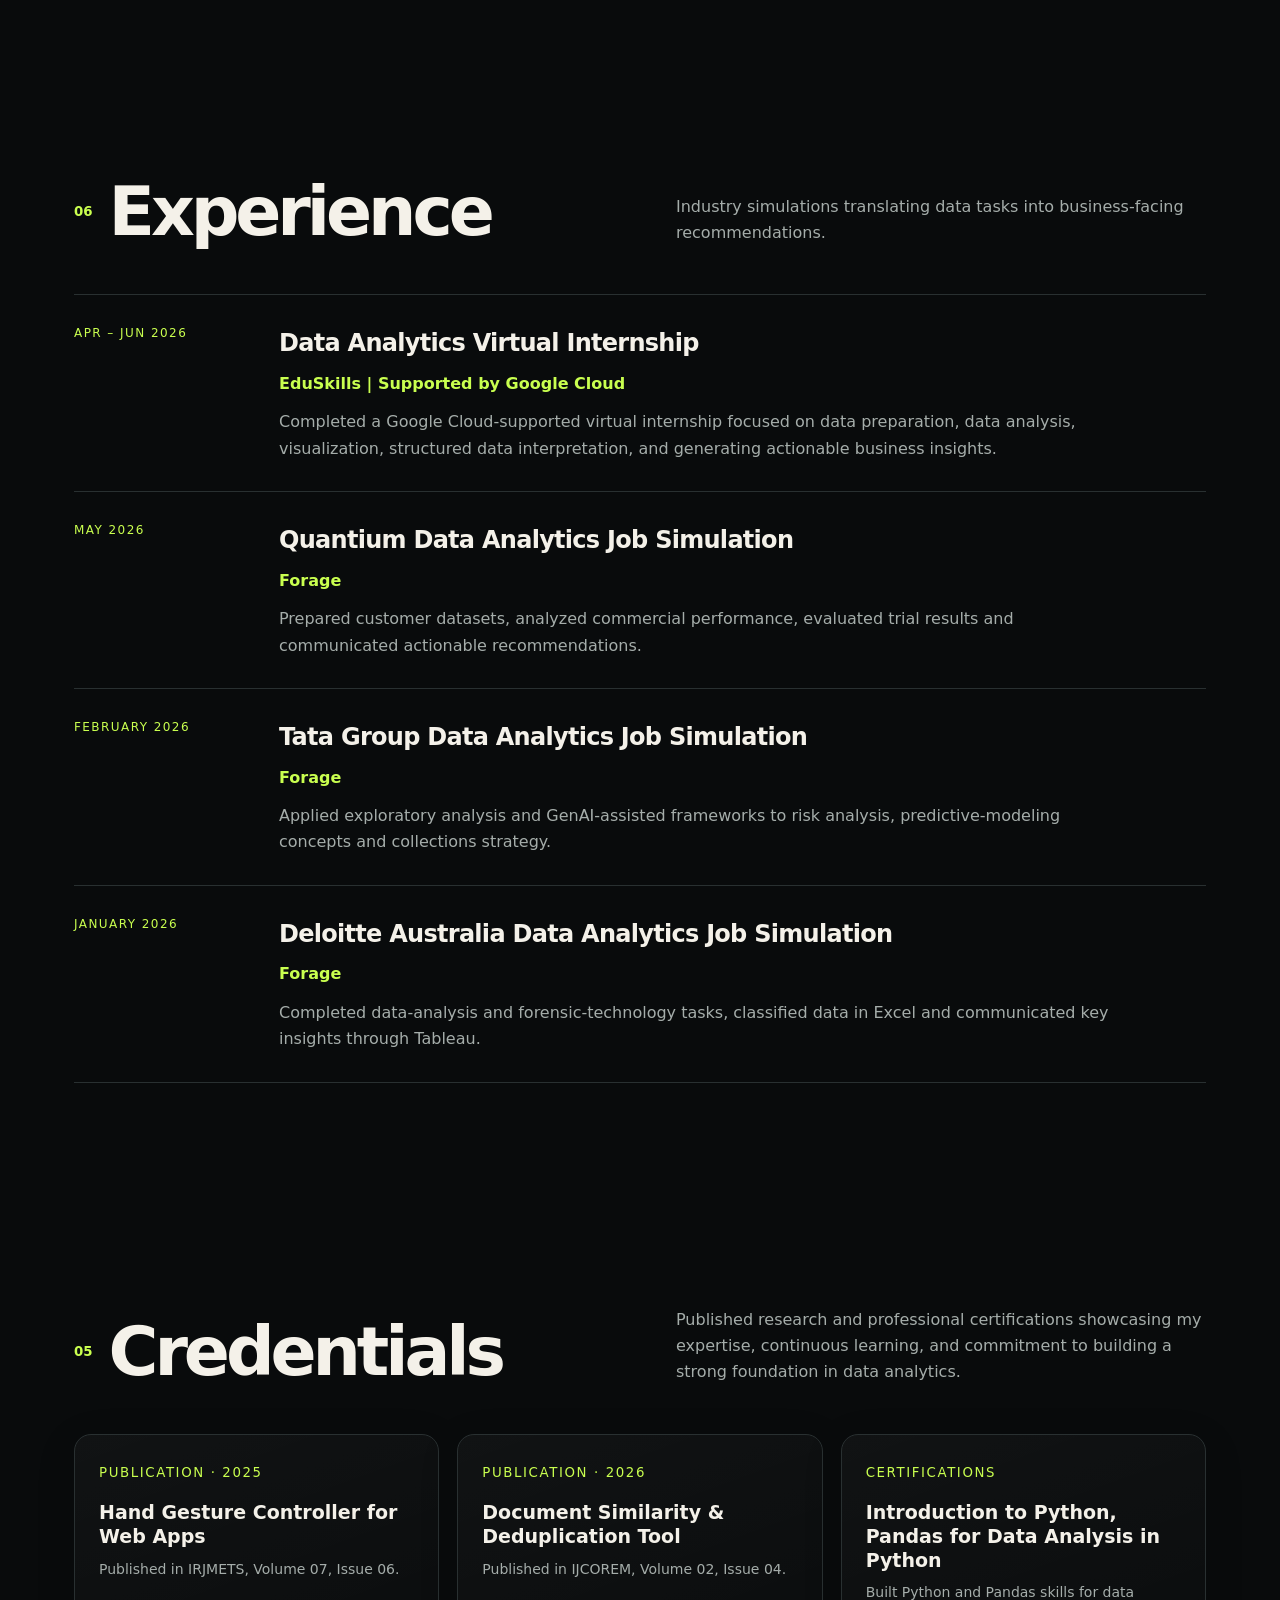
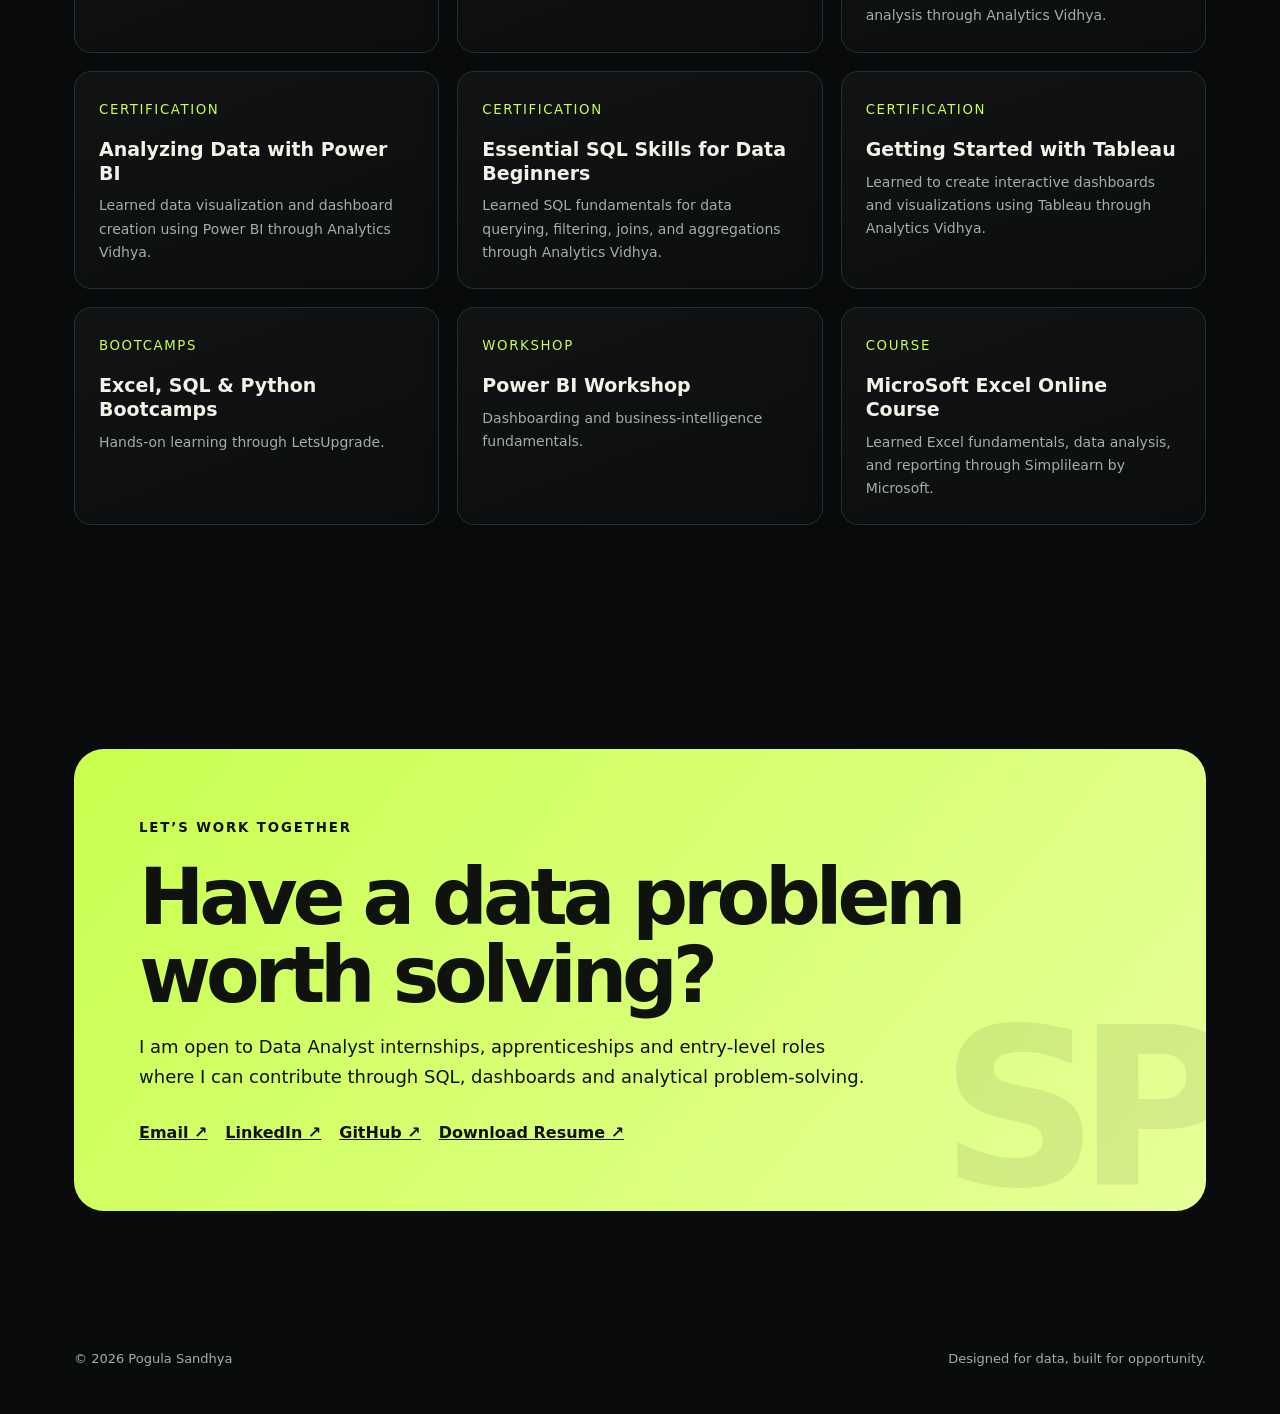
==== commit 8badca7e: "Update index.html" ====
--- a/sandhya-portfolio/index.html
+++ b/sandhya-portfolio/index.html
@@ -31,7 +31,7 @@
             <span class="tag">Views</span></div>
             <a href="https://github.com/Sandhya-p01/Social-Media-Analytics-SQL-Project" rel="noopener noreferrer">View repository ↗</a></div></article>
 
-     <div class="project-grid">
+
 <article class="featured reveal"><div class="topline"><span>POWER BI DASHBOARD</span><span>02</span></div><h3>Hospital Analytics Dashboard</h3>
     <p class="summary">Designed an interactive Power BI dashboard to analyze hospital performance through patient demographics, 
         doctor analytics, financial metrics, appointment trends, and operational KPIs, enabling data-driven healthcare insights.</p>
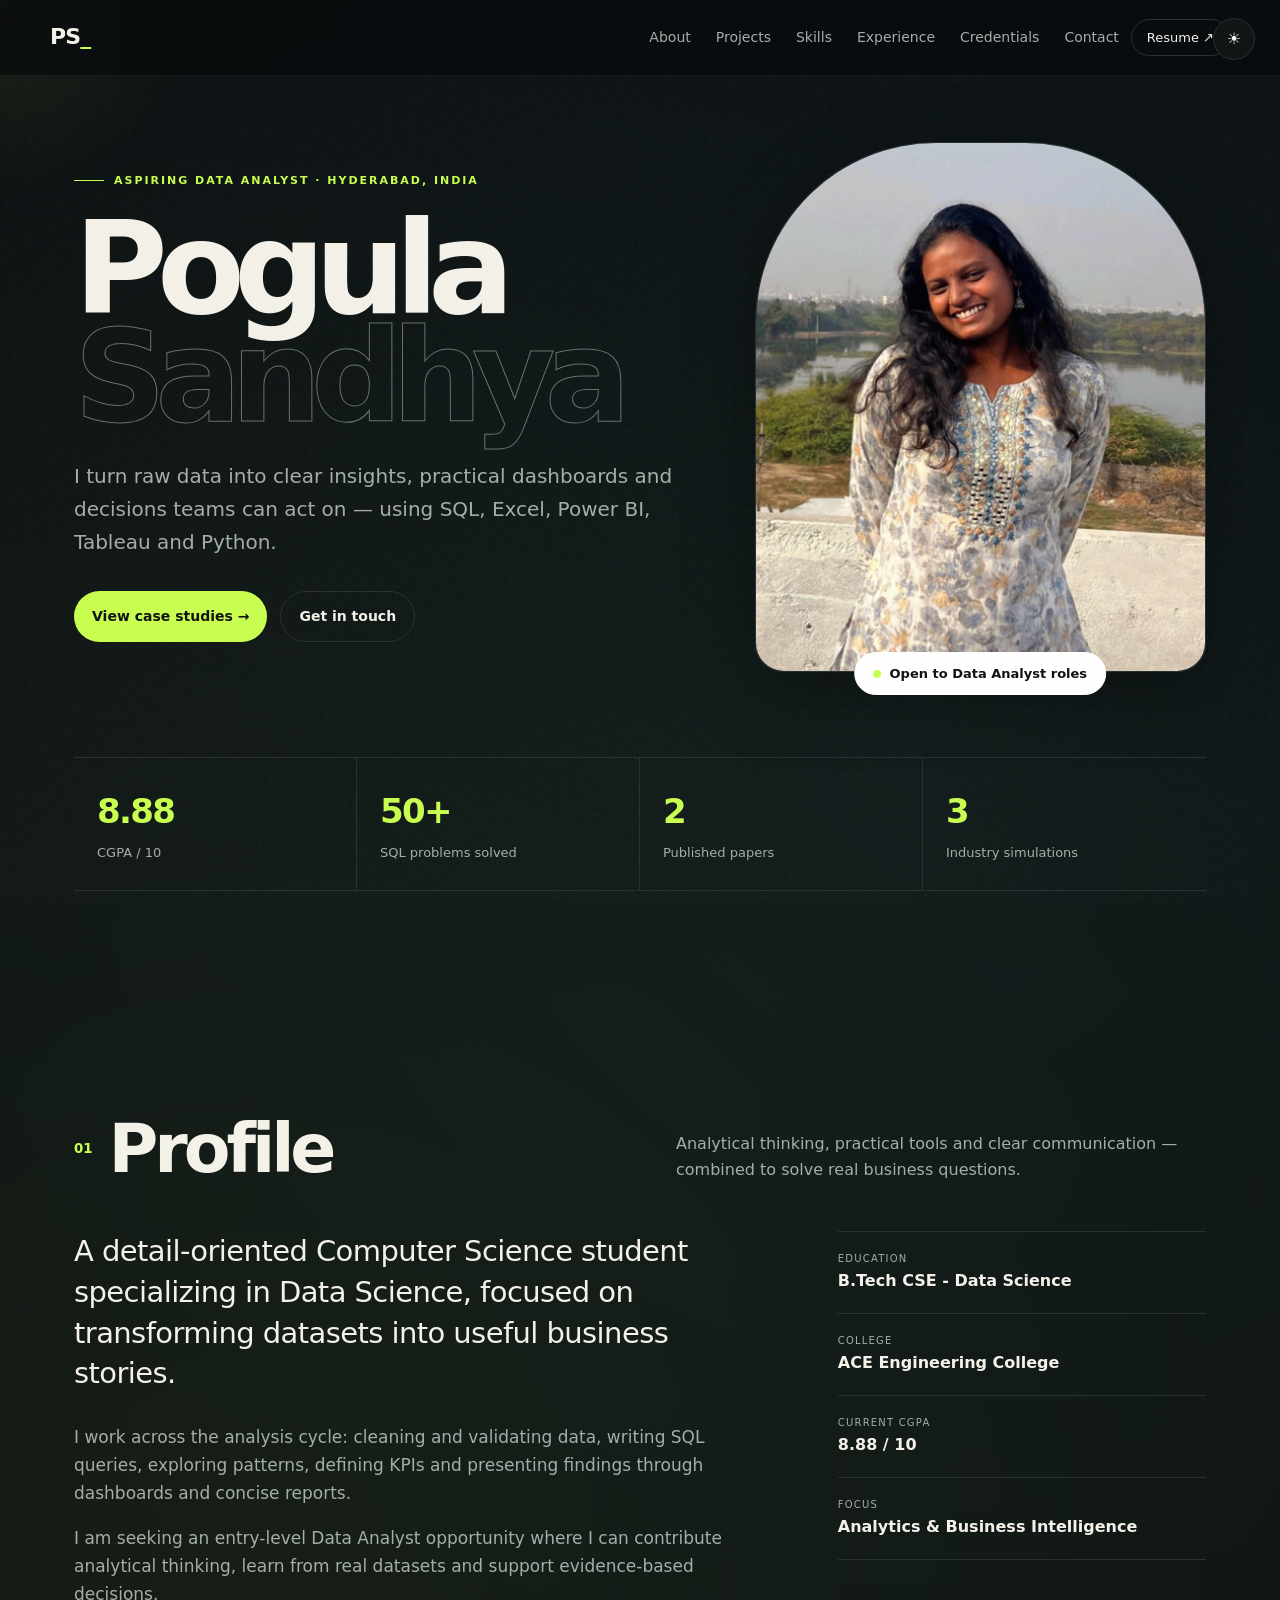
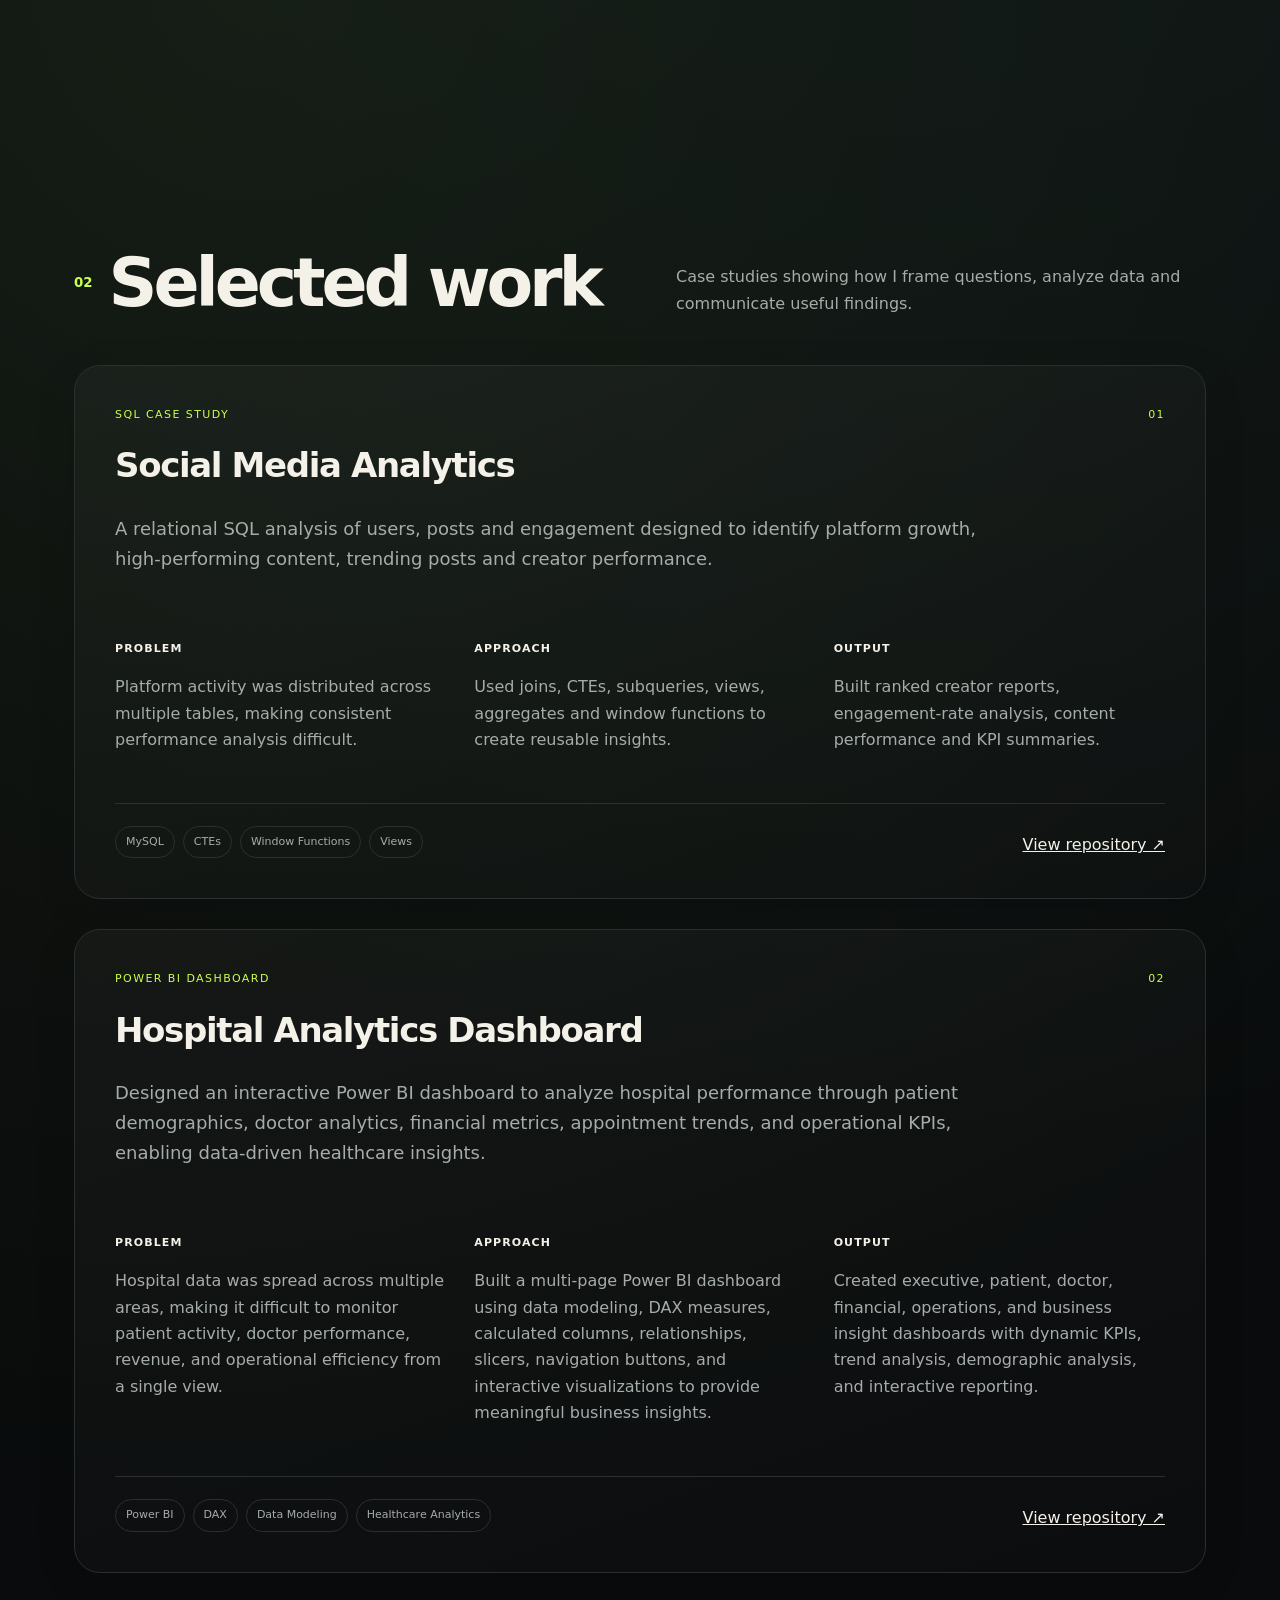
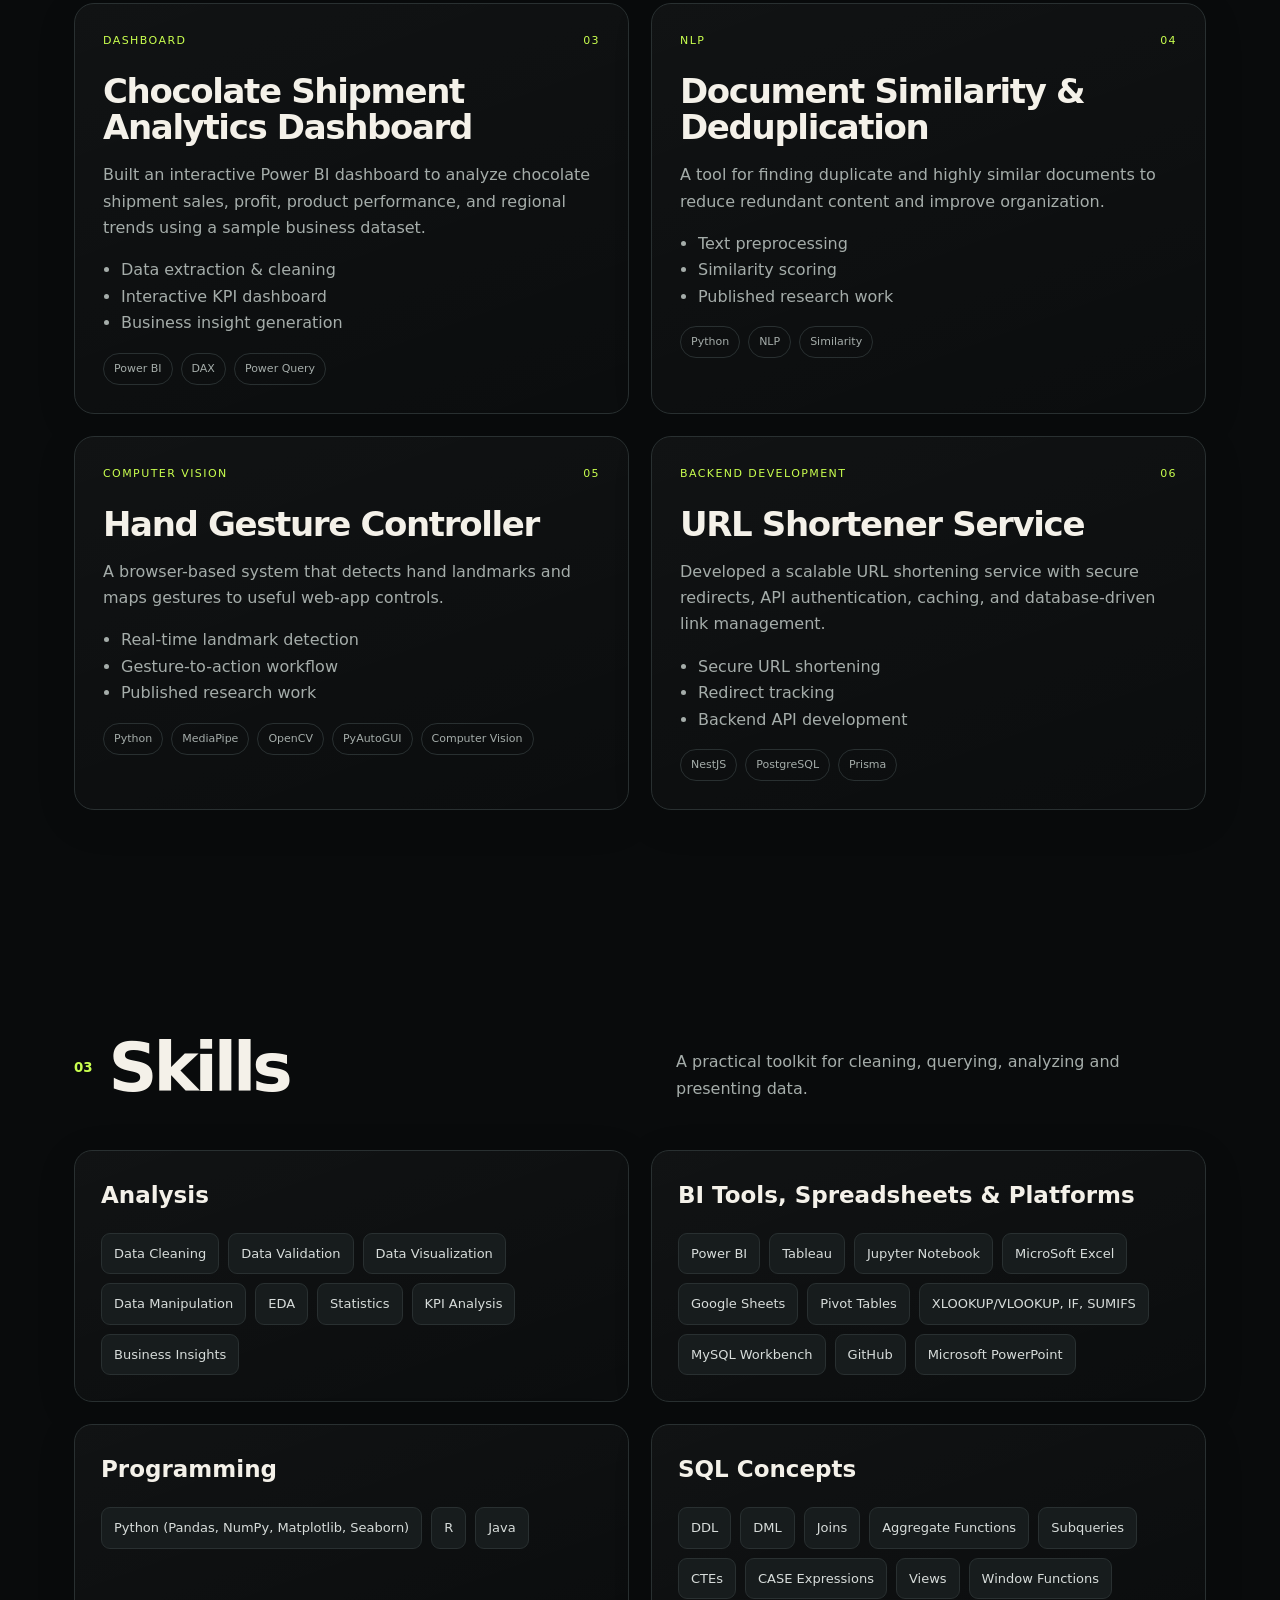
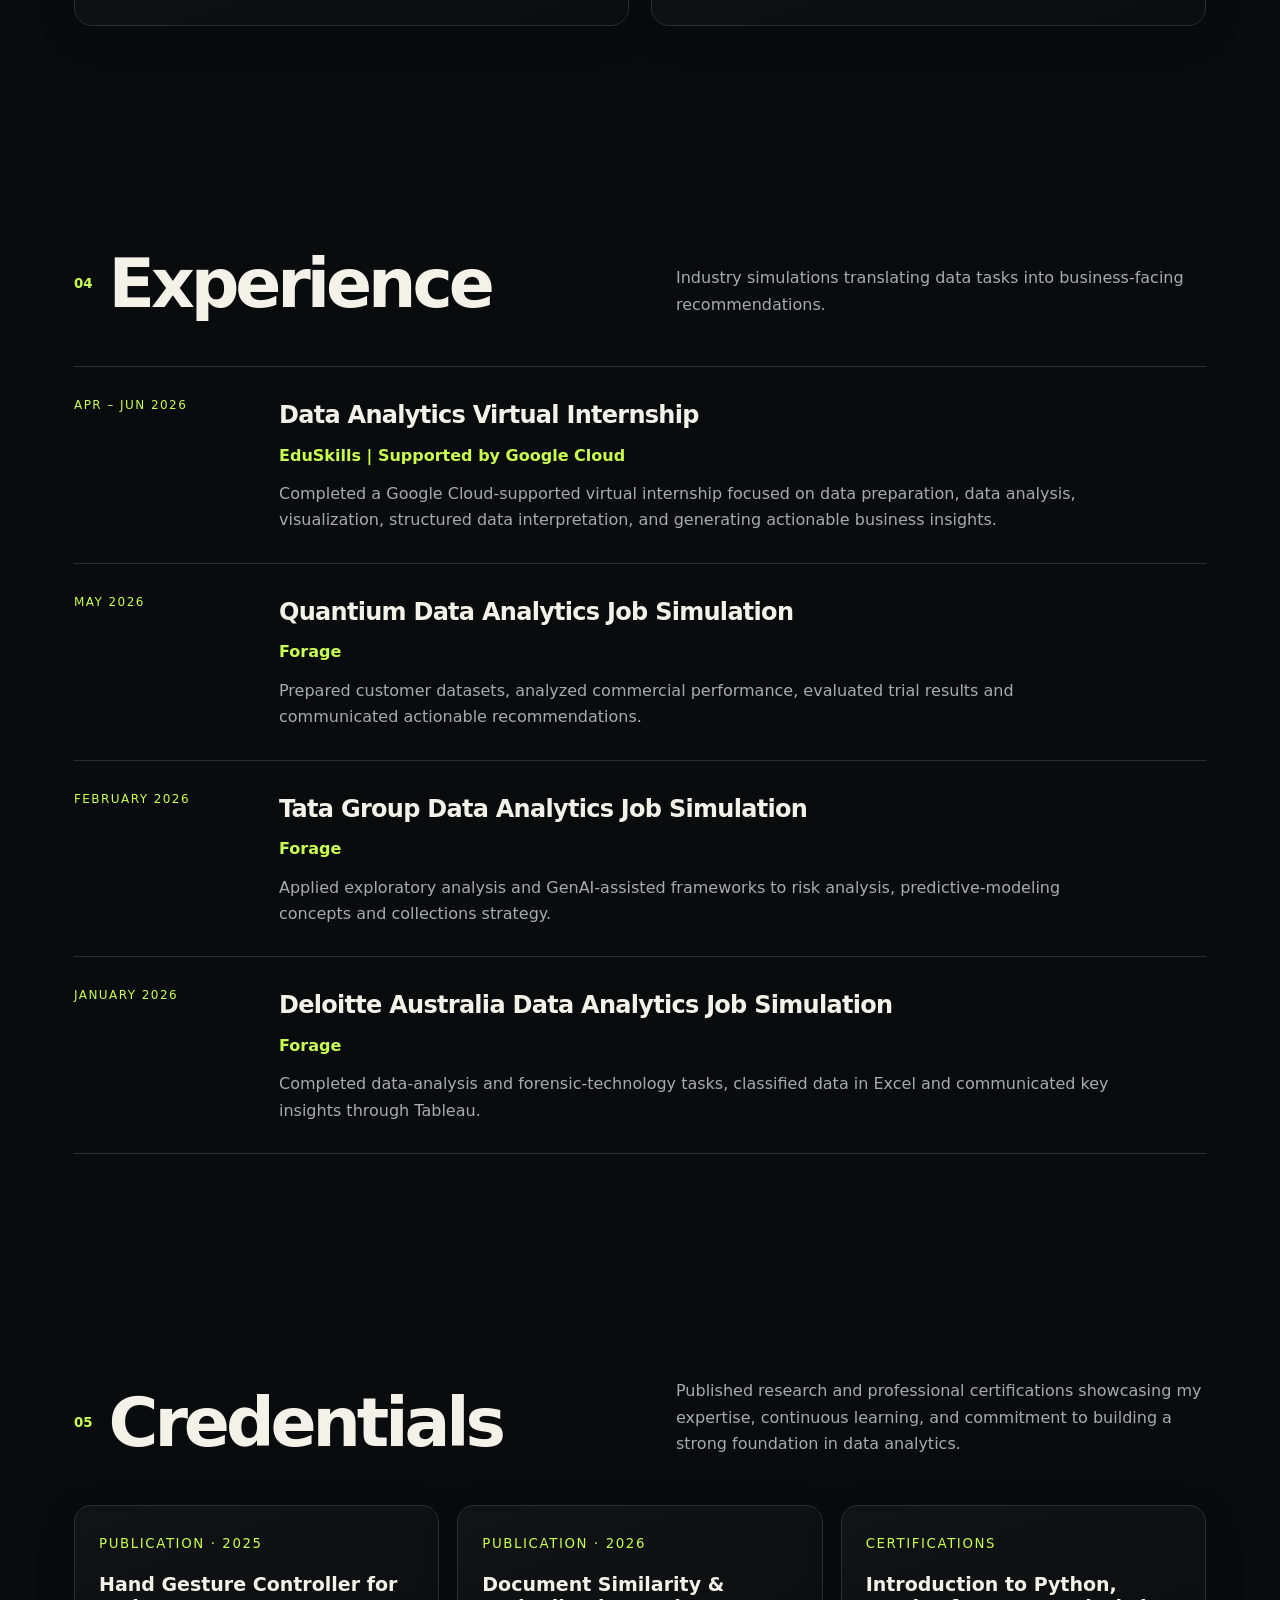
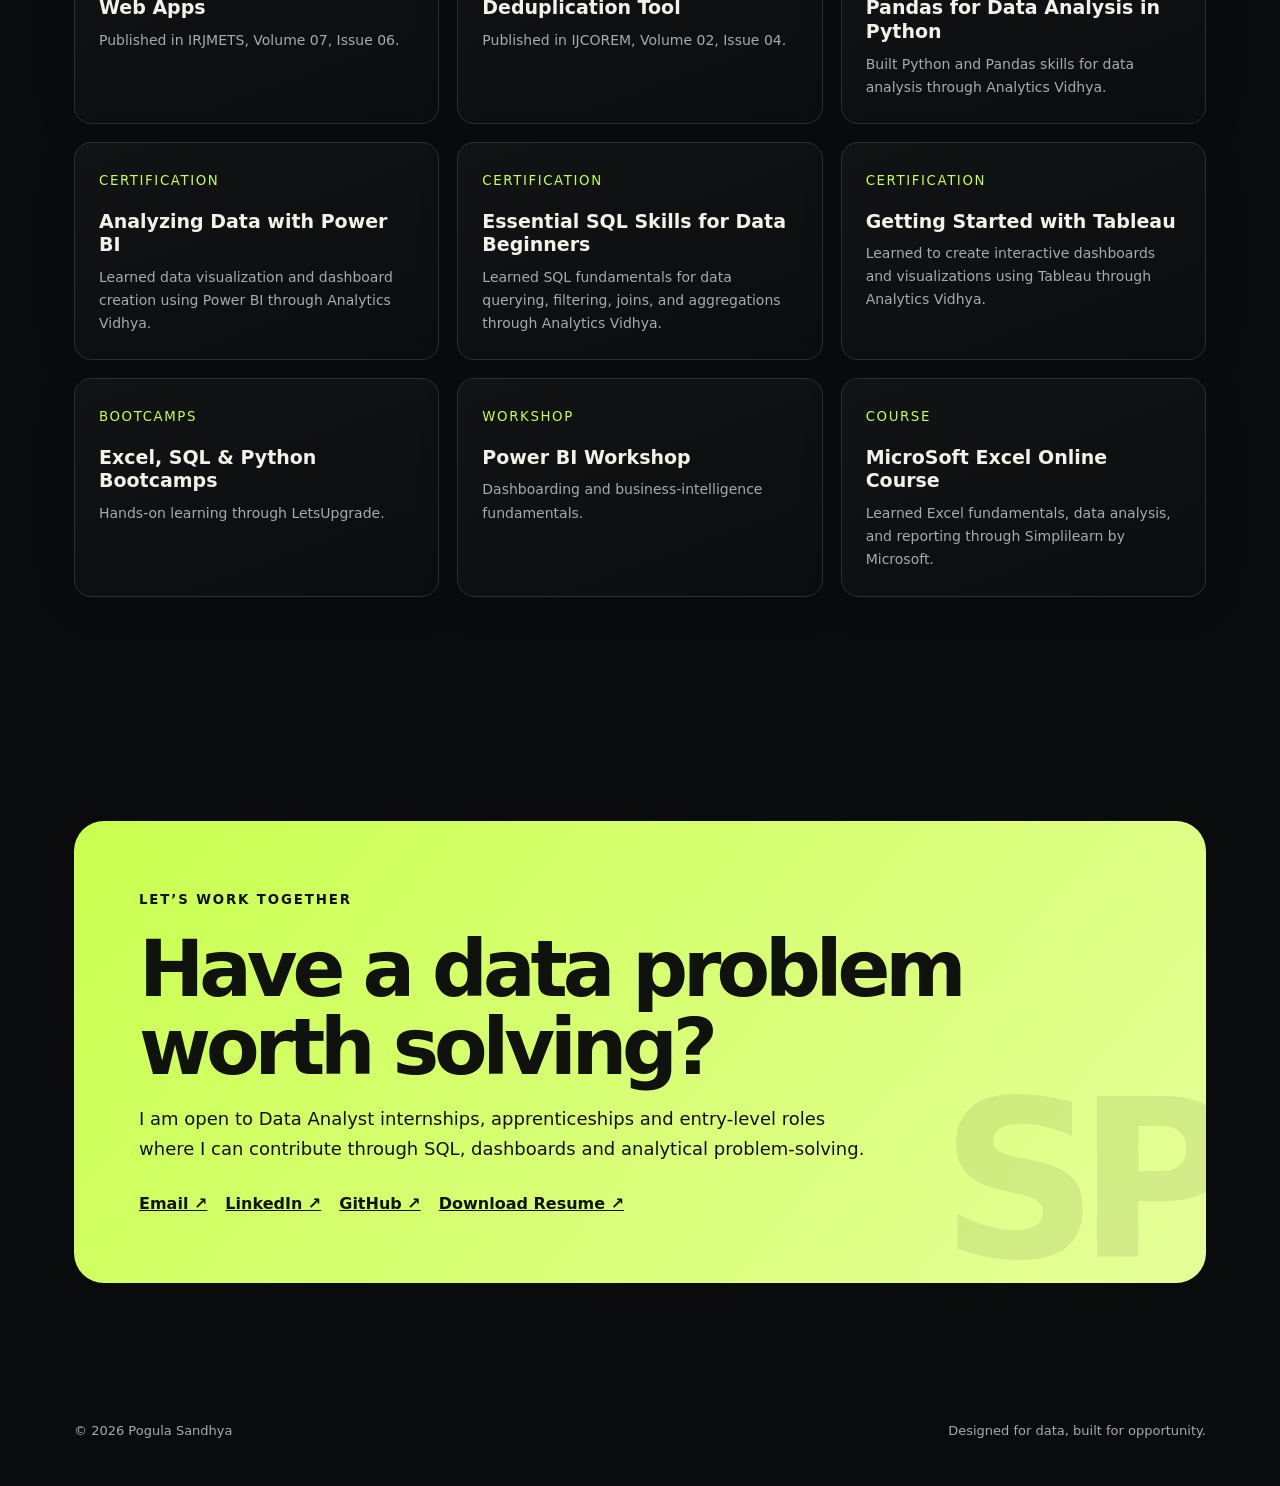
==== commit c4ef77f4: "Update index.html" ====
--- a/sandhya-portfolio/index.html
+++ b/sandhya-portfolio/index.html
@@ -22,6 +22,7 @@
 <section class="section" id="about"><div class="section-head reveal"><div class="section-title"><small>01</small><h2>Profile</h2></div><p>Analytical thinking, practical tools and clear communication — combined to solve real business questions.</p></div><div class="about-grid"><div class="reveal"><p class="lead">A detail-oriented Computer Science student specializing in Data Science, focused on transforming datasets into useful business stories.</p><p class="body-copy">I work across the analysis cycle: cleaning and validating data, writing SQL queries, exploring patterns, defining KPIs and presenting findings through dashboards and concise reports.</p><p class="body-copy">I am seeking an entry-level Data Analyst opportunity where I can contribute analytical thinking, learn from real datasets and support evidence-based decisions.</p></div><div class="facts reveal"><div class="fact"><span>Education</span><strong>B.Tech CSE - Data Science</strong></div><div class="fact"><span>College</span><strong>ACE Engineering College</strong></div><div class="fact"><span>Current CGPA</span><strong>8.88 / 10</strong></div><div class="fact"><span>Focus</span><strong>Analytics & Business Intelligence</strong></div></div></div></section>
 <section class="section" id="projects"><div class="section-head reveal"><div class="section-title"><small>02</small><h2>Selected work</h2></div>
     <p>Case studies showing how I frame questions, analyze data and communicate useful findings.</p></div>
+    
     <article class="featured reveal"><div class="topline"><span>SQL Case Study</span><span>01</span></div><h3>Social Media Analytics</h3>
     <p class="summary">A relational SQL analysis of users, posts and engagement designed to identify platform growth, high-performing content, trending posts and creator performance.</p>
         <div class="case-grid"><div><h4>Problem</h4><p>Platform activity was distributed across multiple tables, making consistent performance analysis difficult.</p></div>
@@ -42,25 +43,29 @@
                 <p>Created executive, patient, doctor, financial, operations, and business insight dashboards with dynamic KPIs,
                     trend analysis, demographic analysis, and interactive reporting.</p></div></div>
         <div class="case-footer"><div class="tags"><span class="tag">Power BI</span><span class="tag">DAX</span><span class="tag">Data Modeling</span>
-            <span class="tag">Dashboard</span></div><span class="tag">KPI</span></div><span class="tag">Healthcare Analytics</span></div>
+            <span class="tag">Healthcare Analytics</span></div>
             <a href="https://github.com/Sandhya-p01/Hospital-Analytics-Dashboard-PowerBI" rel="noopener noreferrer">View repository ↗</a></div></article>
 
-
-
-
-
-
-
-
-    
     <div class="project-grid"><article class="project-card reveal"><div class="topline"><span>Dashboard</span><span>03</span></div>
         <h3>Chocolate Shipment Analytics Dashboard</h3>
         <p>Built an interactive Power BI dashboard to analyze chocolate shipment sales, profit, product performance, and regional trends using a sample business dataset.</p>
         <ul><li>Data extraction & cleaning</li><li>Interactive KPI dashboard</li><li>Business insight generation</li></ul>
         <div class="tags"><span class="tag">Power BI</span><span class="tag">DAX</span><span class="tag">Power Query</span></div></article>
-        <article class="project-card reveal"><div class="topline"><span>NLP</span><span>04</span></div><h3>Document Similarity & Deduplication</h3><p>A tool for finding duplicate and highly similar documents to reduce redundant content and improve organization.</p><ul><li>Text preprocessing</li><li>Similarity scoring</li><li>Published research work</li></ul><div class="tags"><span class="tag">Python</span><span class="tag">NLP</span><span class="tag">Similarity</span></div></article><article class="project-card reveal"><div class="topline"><span>Computer Vision</span><span>04</span></div><h3>Hand Gesture Controller</h3><p>A browser-based system that detects hand landmarks and maps gestures to useful web-app controls.</p><ul><li>Real-time landmark detection</li><li>Gesture-to-action workflow</li><li>Published research work</li></ul><div class="tags"><span class="tag">Python</span><span class="tag">MediaPipe</span><span class="tag">OpenCV</span><span class="tag">PyAutoGUI</span><span class="tag">Computer Vision</span></div></article><article class="project-card reveal"><div class="topline"><span>BACKEND DEVELOPMENT</span><span>05</span></div><h3>URL Shortener Service</h3><p>Developed a scalable URL shortening service with secure redirects, API authentication, caching, and database-driven link management.</p><ul><li>Secure URL shortening</li><li>Redirect tracking</li><li>Backend API development</li></ul><div class="tags"><span class="tag">NestJS</span><span class="tag">PostgreSQL</span><span class="tag">Prisma</span></div></article></div></section>
-<section class="section" id="skills"><div class="section-head reveal"><div class="section-title"><small>05</small><h2>Skills</h2></div><p>A practical toolkit for cleaning, querying, analyzing and presenting data.</p></div><div class="skills-grid"><div class="skill-card reveal"><h3>Analysis</h3><div class="skill-pills"><span>Data Cleaning</span><span>Data Validation</span><span>Data Visualization</span><span>Data Manipulation</span><span>EDA</span><span>Statistics</span><span>KPI Analysis</span><span>Business Insights</span></div></div><div class="skill-card reveal"><h3>BI Tools, Spreadsheets & Platforms</h3><div class="skill-pills"><span>Power BI</span><span>Tableau</span><span>Jupyter Notebook</span><span>MicroSoft Excel</span><span>Google Sheets</span><span>Pivot Tables</span><span>XLOOKUP/VLOOKUP, IF, SUMIFS</span><span>MySQL Workbench</span><span>GitHub</span><span>Microsoft PowerPoint</span></div></div><div class="skill-card reveal"><h3>Programming</h3><div class="skill-pills"><span>Python (Pandas, NumPy, Matplotlib, Seaborn)</span><span>R</span><span>Java</span></div></div><div class="skill-card reveal"><h3>SQL Concepts</h3><div class="skill-pills"><span>DDL</span><span>DML</span><span>Joins</span><span>Aggregate Functions</span><span>Subqueries</span><span>CTEs</span><span>CASE Expressions</span><span>Views</span><span>Window Functions</span></div></div></div></section>
-<section class="section" id="experience"><div class="section-head reveal"><div class="section-title"><small>06</small><h2>Experience</h2></div><p>Industry simulations translating data tasks into business-facing recommendations.</p></div><div class="timeline"><article class="timeline-item reveal">
+        
+        <article class="project-card reveal"><div class="topline"><span>NLP</span><span>04</span></div><h3>Document Similarity & Deduplication</h3>
+            <p>A tool for finding duplicate and highly similar documents to reduce redundant content and improve organization.</p>
+            <ul><li>Text preprocessing</li><li>Similarity scoring</li><li>Published research work</li></ul>
+            <div class="tags"><span class="tag">Python</span><span class="tag">NLP</span><span class="tag">Similarity</span></div></article>
+        
+        <article class="project-card reveal"><div class="topline"><span>Computer Vision</span><span>05</span></div><h3>Hand Gesture Controller</h3>
+            <p>A browser-based system that detects hand landmarks and maps gestures to useful web-app controls.</p>
+            <ul><li>Real-time landmark detection</li><li>Gesture-to-action workflow</li><li>Published research work</li></ul>
+            <div class="tags"><span class="tag">Python</span><span class="tag">MediaPipe</span><span class="tag">OpenCV</span>
+                <span class="tag">PyAutoGUI</span><span class="tag">Computer Vision</span></div></article>
+        
+        <article class="project-card reveal"><div class="topline"><span>BACKEND DEVELOPMENT</span><span>06</span></div><h3>URL Shortener Service</h3><p>Developed a scalable URL shortening service with secure redirects, API authentication, caching, and database-driven link management.</p><ul><li>Secure URL shortening</li><li>Redirect tracking</li><li>Backend API development</li></ul><div class="tags"><span class="tag">NestJS</span><span class="tag">PostgreSQL</span><span class="tag">Prisma</span></div></article></div></section>
+<section class="section" id="skills"><div class="section-head reveal"><div class="section-title"><small>03</small><h2>Skills</h2></div><p>A practical toolkit for cleaning, querying, analyzing and presenting data.</p></div><div class="skills-grid"><div class="skill-card reveal"><h3>Analysis</h3><div class="skill-pills"><span>Data Cleaning</span><span>Data Validation</span><span>Data Visualization</span><span>Data Manipulation</span><span>EDA</span><span>Statistics</span><span>KPI Analysis</span><span>Business Insights</span></div></div><div class="skill-card reveal"><h3>BI Tools, Spreadsheets & Platforms</h3><div class="skill-pills"><span>Power BI</span><span>Tableau</span><span>Jupyter Notebook</span><span>MicroSoft Excel</span><span>Google Sheets</span><span>Pivot Tables</span><span>XLOOKUP/VLOOKUP, IF, SUMIFS</span><span>MySQL Workbench</span><span>GitHub</span><span>Microsoft PowerPoint</span></div></div><div class="skill-card reveal"><h3>Programming</h3><div class="skill-pills"><span>Python (Pandas, NumPy, Matplotlib, Seaborn)</span><span>R</span><span>Java</span></div></div><div class="skill-card reveal"><h3>SQL Concepts</h3><div class="skill-pills"><span>DDL</span><span>DML</span><span>Joins</span><span>Aggregate Functions</span><span>Subqueries</span><span>CTEs</span><span>CASE Expressions</span><span>Views</span><span>Window Functions</span></div></div></div></section>
+<section class="section" id="experience"><div class="section-head reveal"><div class="section-title"><small>04</small><h2>Experience</h2></div><p>Industry simulations translating data tasks into business-facing recommendations.</p></div><div class="timeline"><article class="timeline-item reveal">
     <div class="timeline-date">APR – JUN 2026</div>
 
     <div>
--- a/sandhya-portfolio/style.css
+++ b/sandhya-portfolio/style.css
@@ -292,14 +292,34 @@
   box-shadow:0 10px 40px rgba(0,0,0,.12);
   transition:background .3s ease,border-color .3s ease,transform .28s ease;
 }
-.featured{padding:40px;border-radius:26px}
+.featured{
+    padding:40px;
+    border-radius:26px;
+    display:flex;
+    flex-direction:column;
+    margin-bottom:30px;  
+    /* Reduce the gap below the featured project */
+}
 .topline{display:flex;justify-content:space-between;color:var(--accent);text-transform:uppercase;letter-spacing:.13em;font-size:11px}
 .featured h3,.project-card h3{font-size:34px;line-height:1.08;letter-spacing:-.04em;margin:23px 0 12px}
 .summary{color:var(--muted);font-size:18px;max-width:870px}
-.case-grid{display:grid;grid-template-columns:repeat(3,1fr);gap:28px;margin:34px 0}
+.case-grid{
+    display:grid;
+    grid-template-columns:repeat(3,1fr);
+    gap:28px;
+    margin:34px 0;
+    flex:1;
+}
 .case-grid h4{text-transform:uppercase;letter-spacing:.1em;font-size:11px}
 .case-grid p,.project-card p,.project-card li{color:var(--muted)}
-.case-footer{display:flex;justify-content:space-between;align-items:center;border-top:1px solid var(--line);padding-top:22px}
+.case-footer{
+    display:flex;
+    justify-content:space-between;
+    align-items:flex-end;
+    border-top:1px solid var(--line);
+    padding-top:22px;
+    margin-top:auto;
+}
 .tags{display:flex;flex-wrap:wrap;gap:8px}
 .tag{border:1px solid var(--line);border-radius:999px;padding:6px 10px;color:var(--muted);font-size:11px}
 .project-grid{display:grid;grid-template-columns:repeat(2,1fr);gap:22px;margin-top:22px}
@@ -526,4 +546,4 @@
   .contact{padding:32px 20px;}
   .contact h2{font-size:42px;}
   .availability{bottom:-20px;font-size:12px;}
-}+}
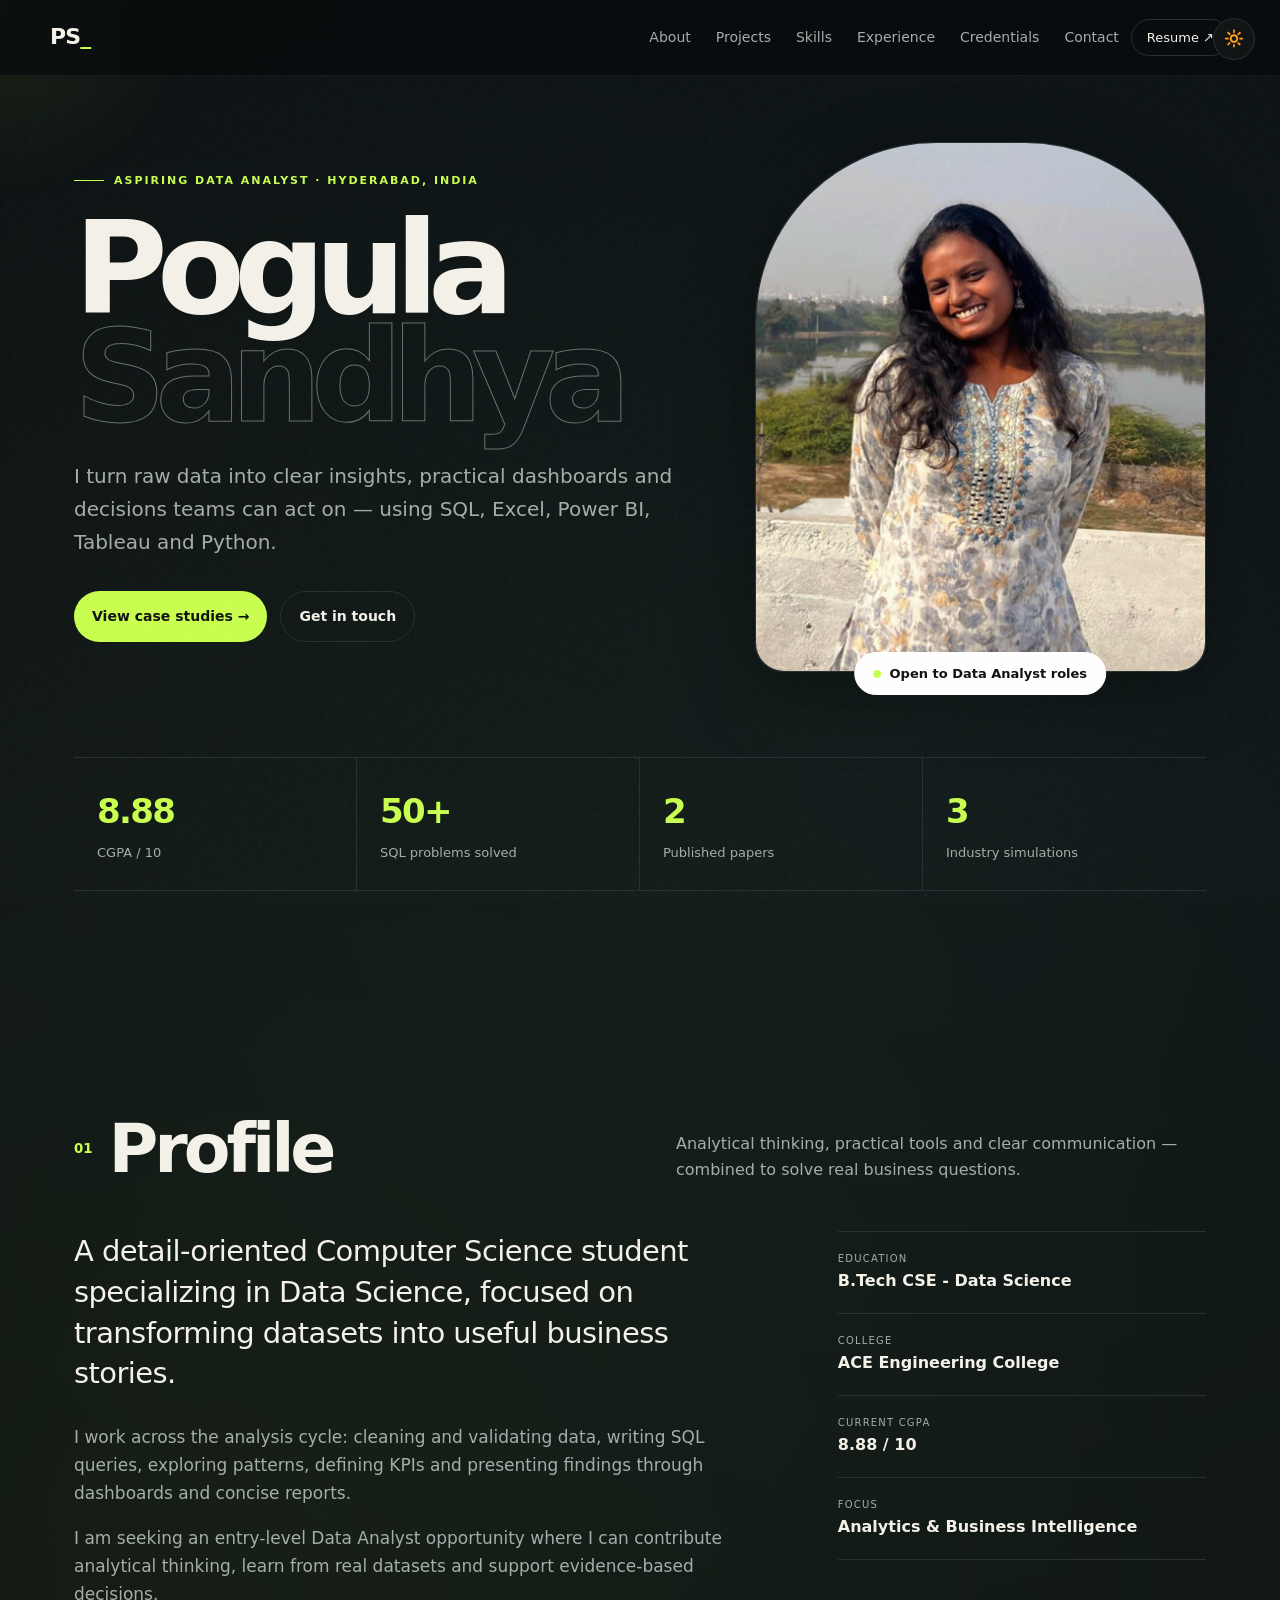
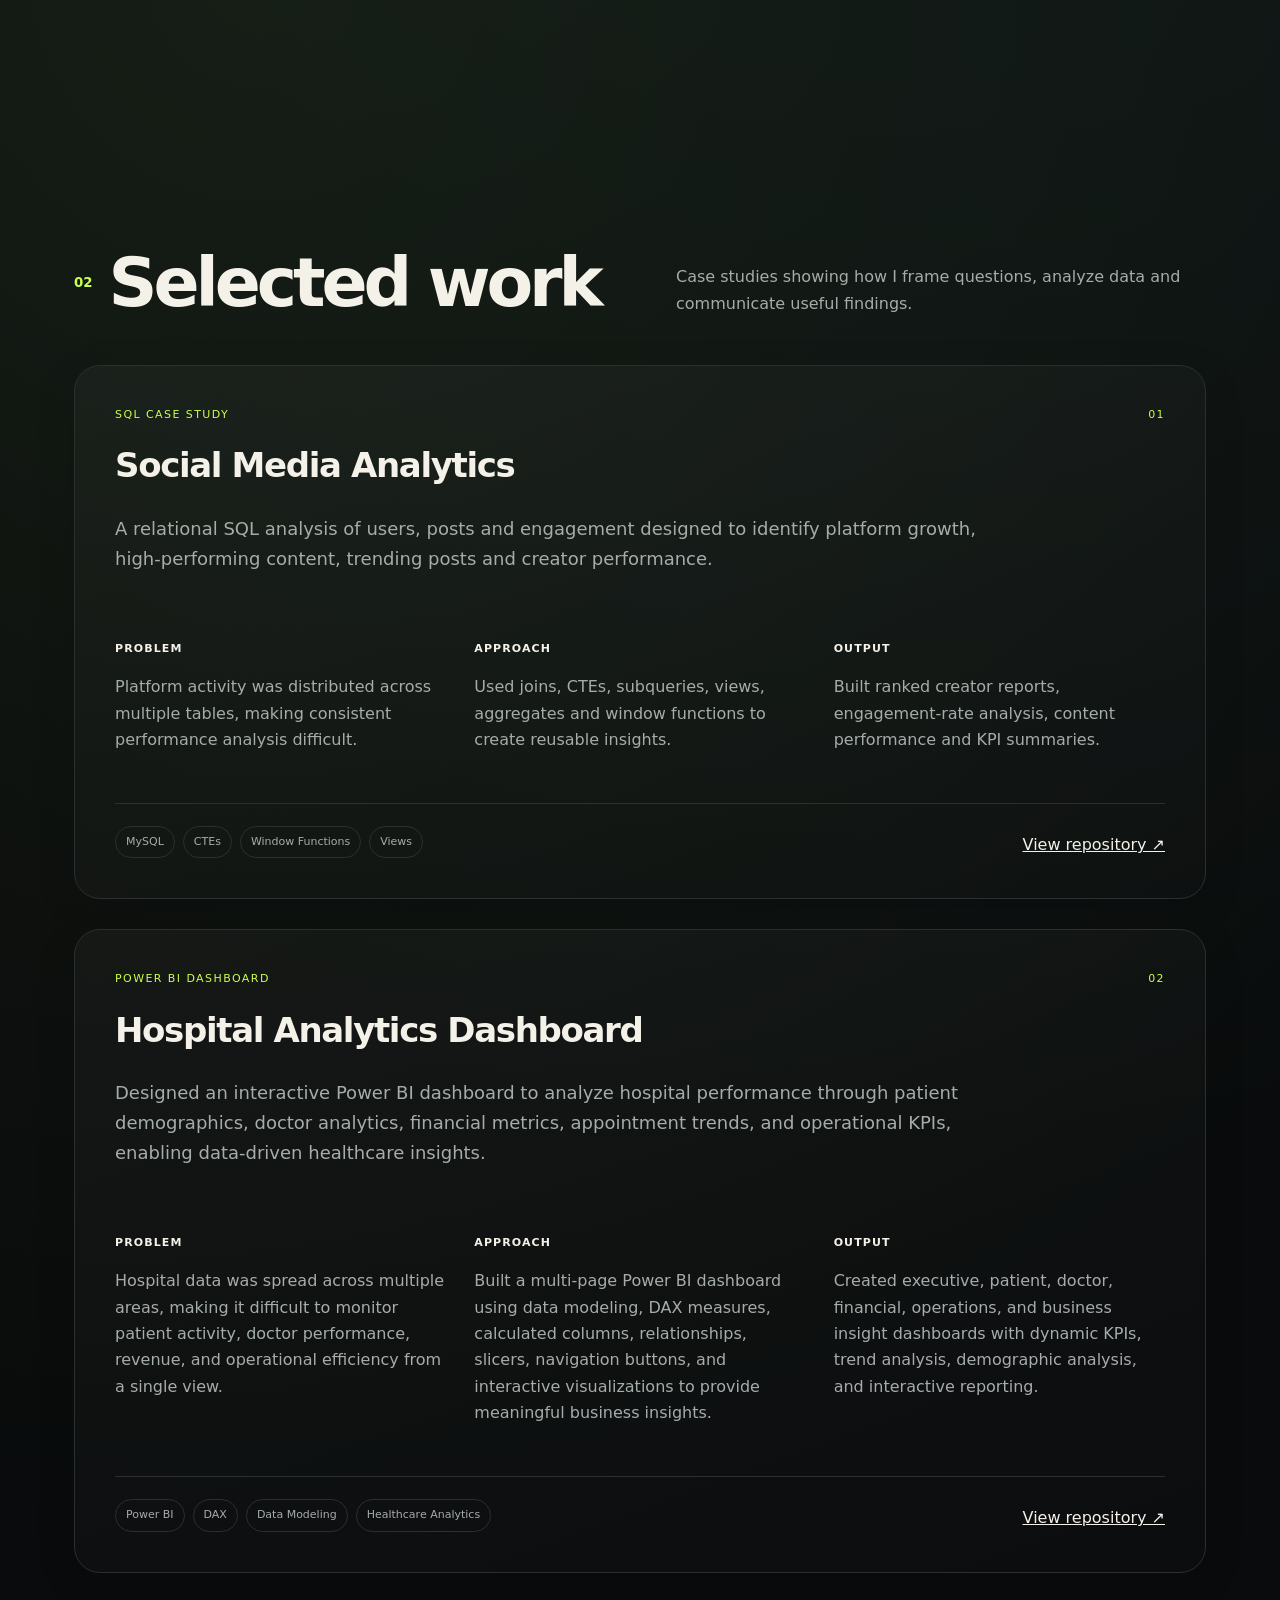
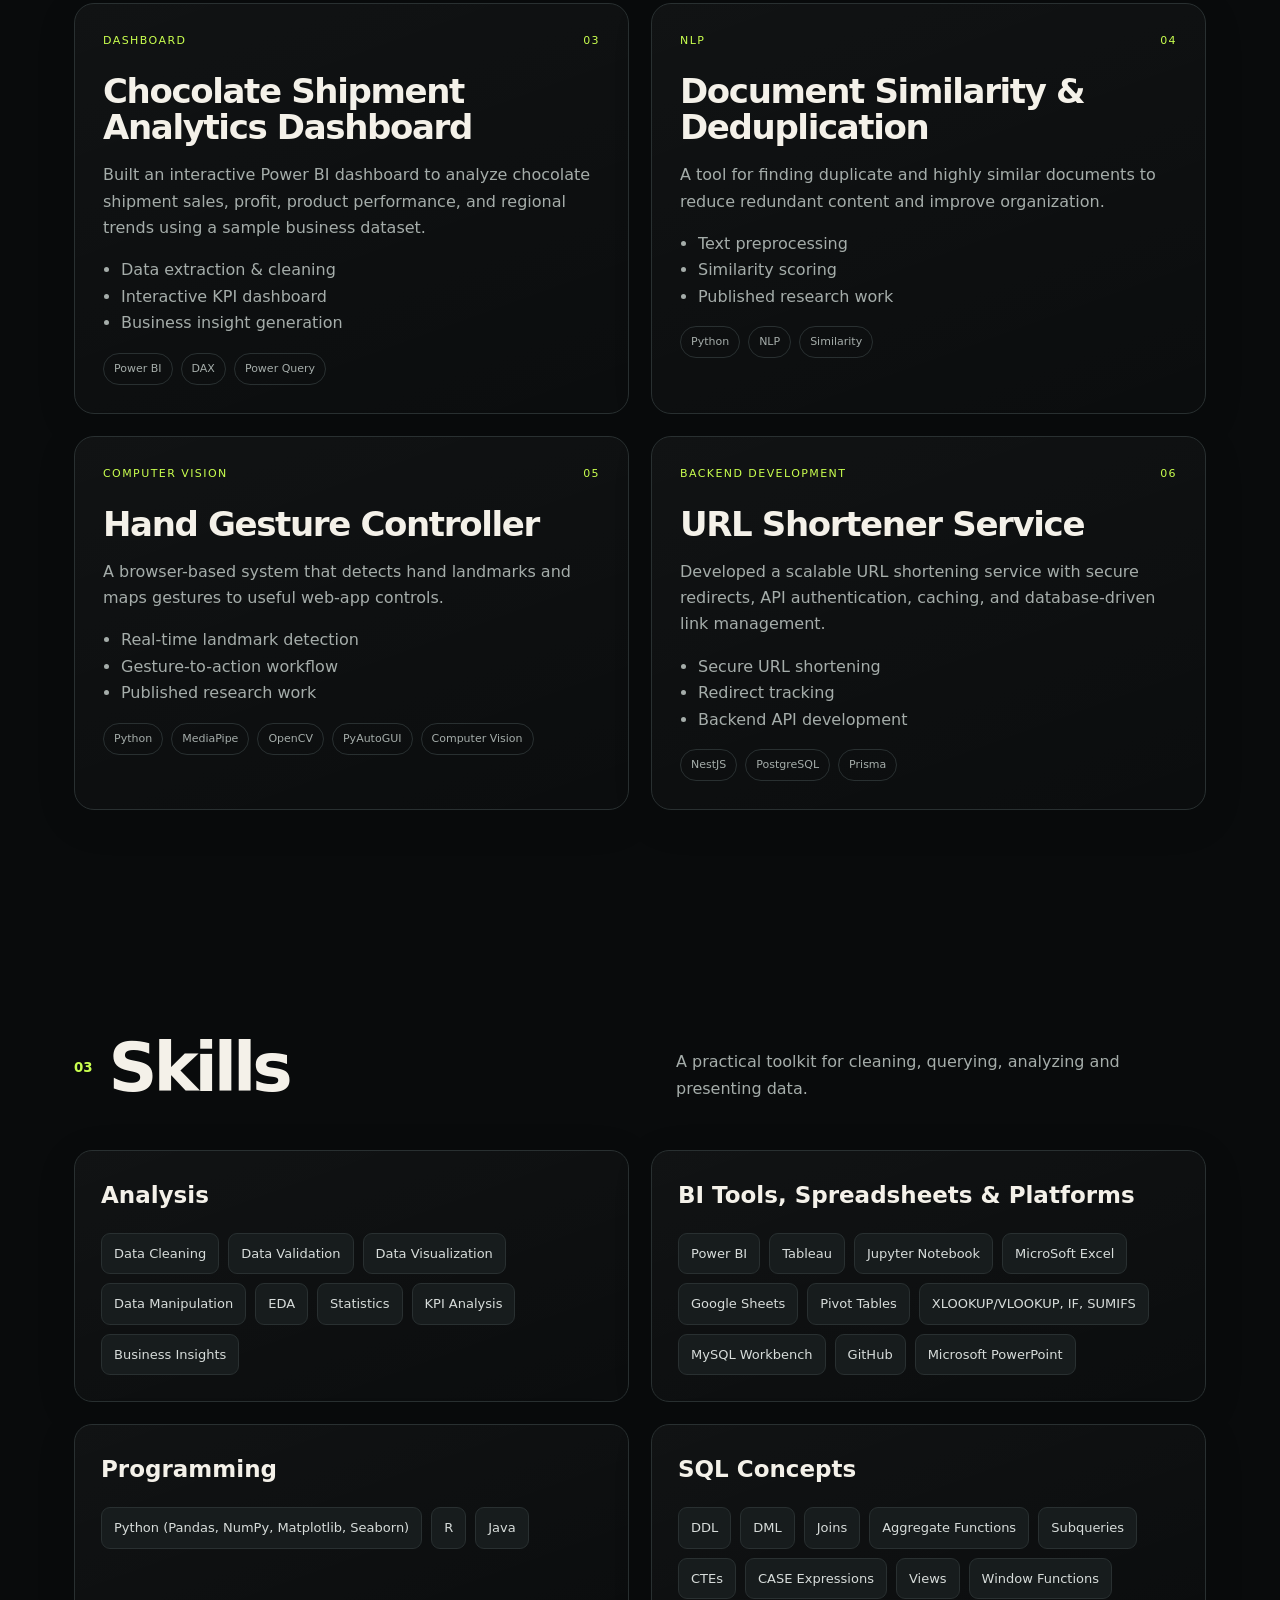
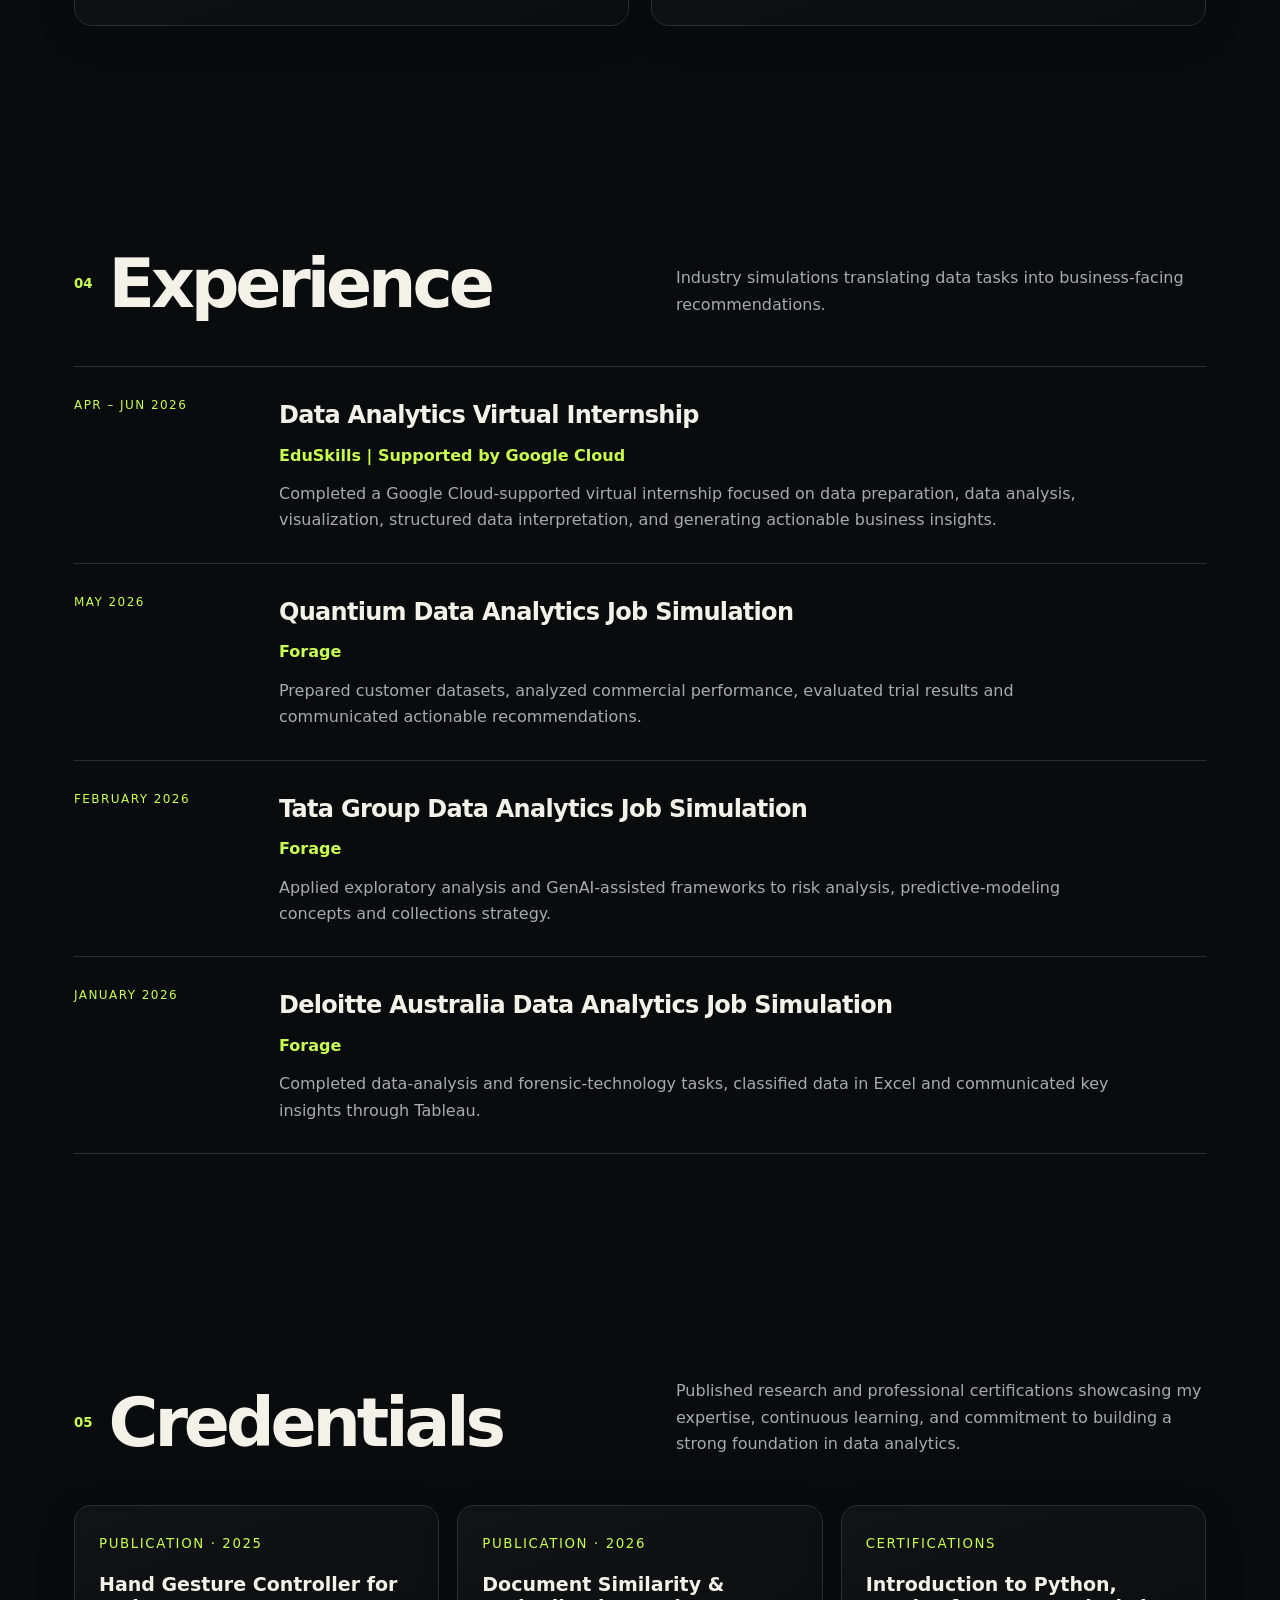
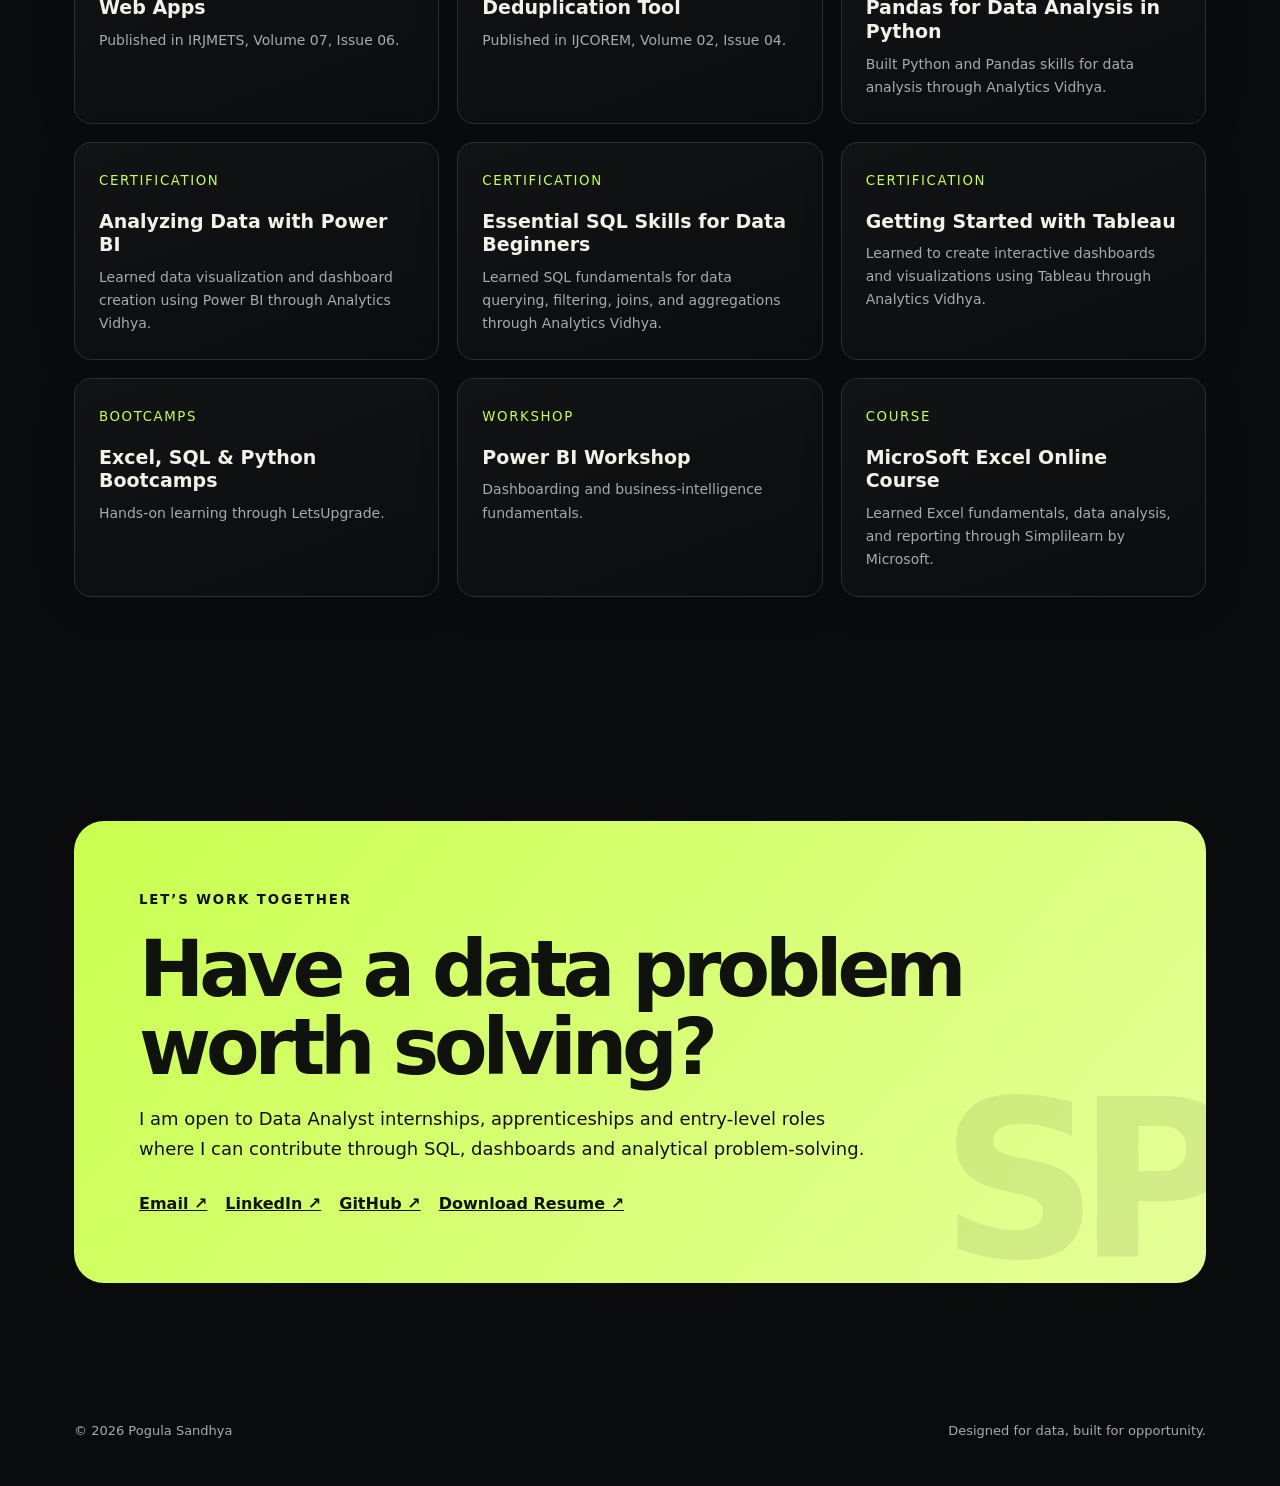
==== commit b641cf10: "Update index.html" ====
--- a/sandhya-portfolio/index.html
+++ b/sandhya-portfolio/index.html
@@ -13,7 +13,7 @@
 <header class="header"><a class="brand" href="#home">PS<i>_</i></a><button class="menu" id="menu" aria-label="Open menu">☰</button><nav class="nav" id="nav"><a href="#about">About</a><a href="#projects">Projects</a><a href="#skills">Skills</a><a href="#experience">Experience</a><a href="#credentials">Credentials</a><a href="#contact">Contact</a></nav>
     <div class="header-actions">
     <button type="button" class="theme-toggle" id="themeToggle" aria-label="Switch to light theme" title="Switch theme">
-    <span id="themeIcon">☀️</span>
+    <span id="themeIcon">🔆</span>
 </button>
     <a class="header-cta" href="Assests/Resume/Sandy%20Role.pdf" target="_blank">Resume ↗</a> </div></header>
 
@@ -103,7 +103,7 @@
   function applyTheme(theme){
     root.setAttribute('data-theme',theme);
     const isLight=theme==='light';
-    themeIcon.textContent=isLight?'🌙':'☀️';
+    themeIcon.textContent=isLight?'🌙':'🔆';
     themeToggle.setAttribute('aria-label',isLight?'Switch to dark theme':'Switch to light theme');
   }
 
